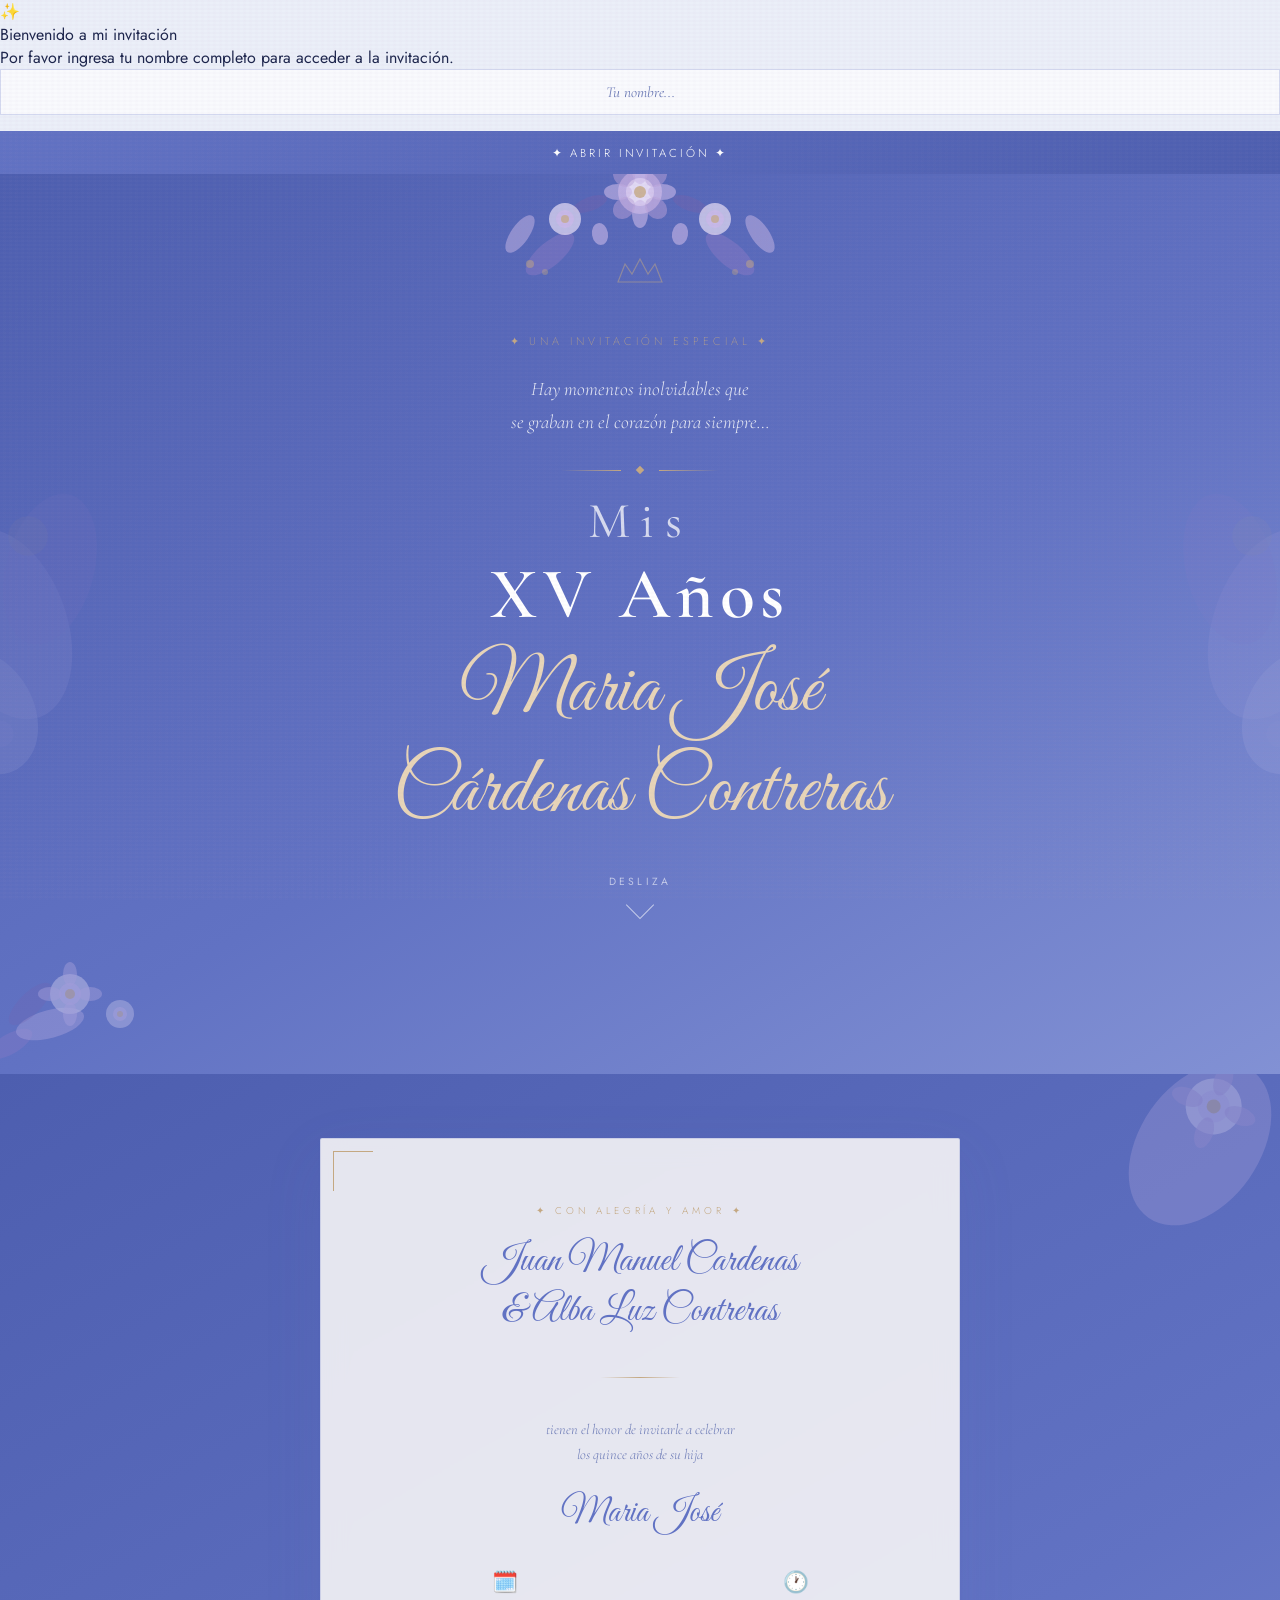
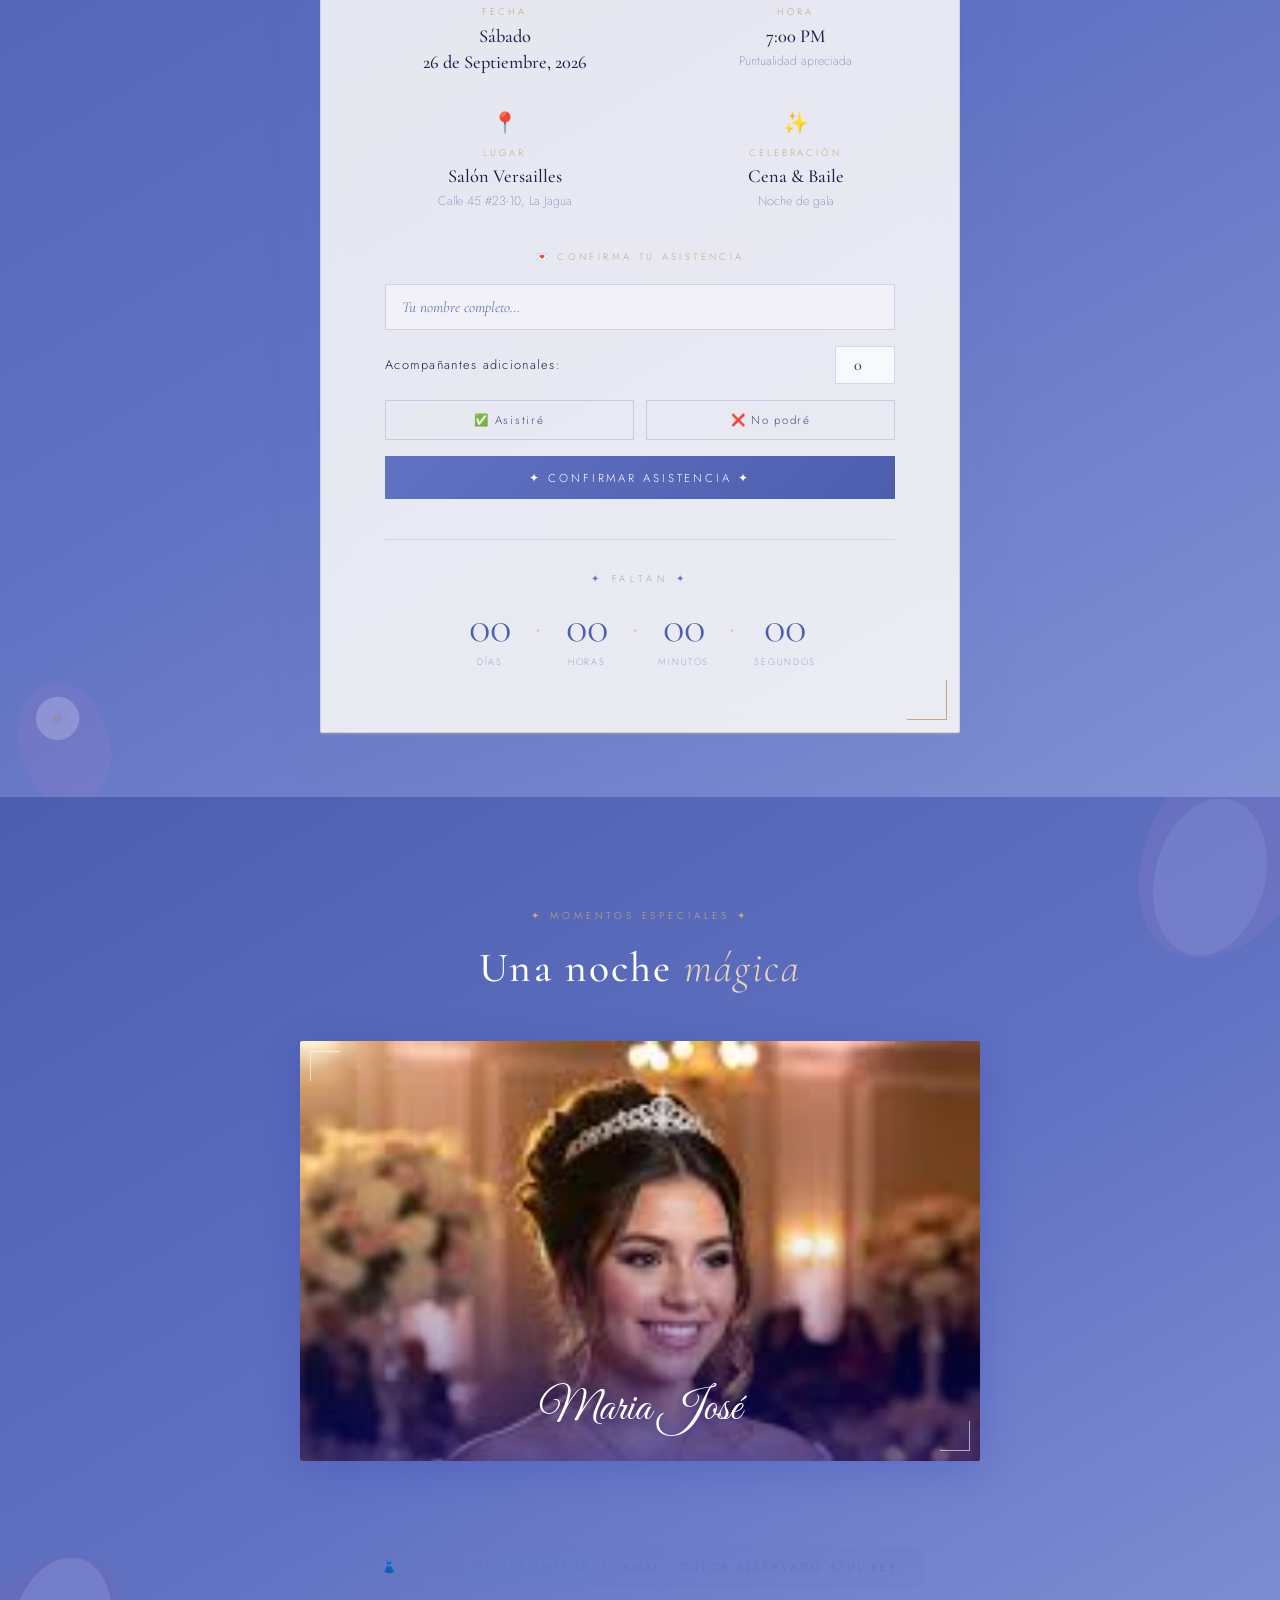
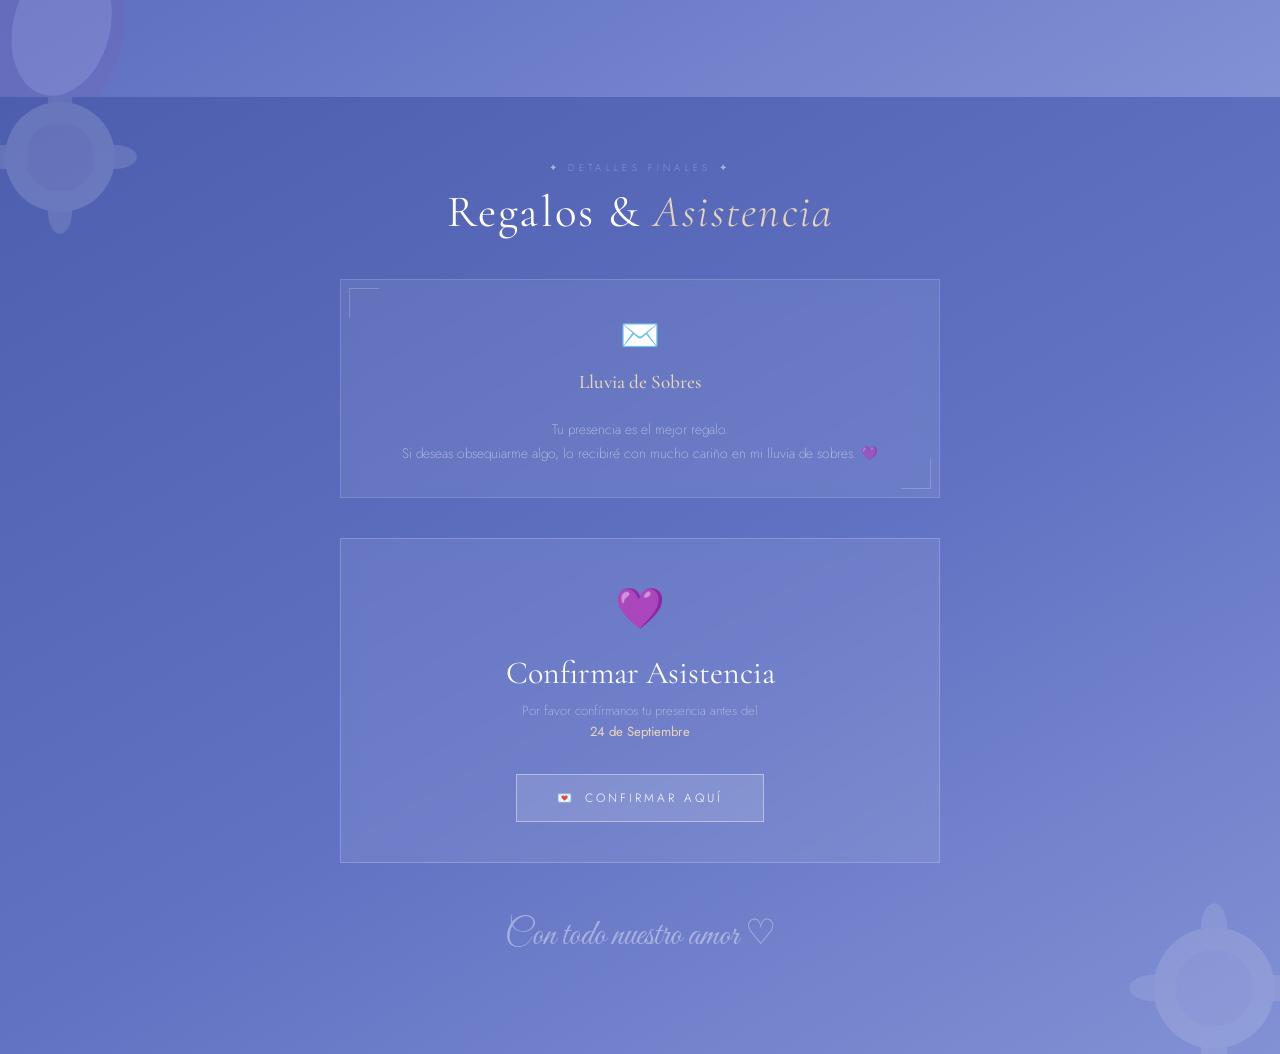
==== index.html @ a44f85a3 "feat: initialize invitation project with core styles, RSVP functionality, and administrative page st" ====
<!DOCTYPE html>
<html lang="es">

<head>
  <meta charset="UTF-8">
  <meta name="viewport" content="width=device-width, initial-scale=1.0">
  <meta name="description"
    content="Invitación a los XV Años de Maria José Cárdenas Contreras — Sábado 26 de Septiembre, 2026. Salón Versailles, La Jagua.">
  <title>Mis XV Años — Maria José Cárdenas Contreras</title>
  <link rel="stylesheet" href="css/styles.css">
</head>

<body style="overflow: hidden;"> <!-- Start locked until welcome gate clears -->

  <!-- Welcome Gate Overlay -->
  <div class="welcome-gate" id="welcome-gate">
    <div class="welcome-gate-content">
      <div class="welcome-gate-icon">✨</div>
      <div class="welcome-gate-title">Bienvenido a mi invitación</div>
      <p class="welcome-gate-text">Por favor ingresa tu nombre completo para acceder a la invitación.</p>
      <div class="welcome-gate-form">
        <input type="text" id="gate-name-input" class="inline-rsvp-name-input" style="text-align:center;"
          placeholder="Tu nombre..." autocomplete="name">
        <p id="gate-error" style="display:none;color:#ff6b6b;font-size:0.75rem;margin-bottom:0.8rem;font-style:italic;">
          Debes ingresar tu nombre.</p>
        <button type="button" class="inline-rsvp-submit" onclick="RSVPModule.unlockInvitation()">✦ Abrir Invitación
          ✦</button>
      </div>
    </div>
  </div>

  <div class="stack-wrapper">

    <!-- ══════════════════════════════════════════
       SECTION 1: COVER
  ══════════════════════════════════════════ -->
    <section class="stack-section" id="cover">

      <!-- Background florals -->
      <svg class="floral-bg-left" viewBox="0 0 200 400" fill="none" xmlns="http://www.w3.org/2000/svg">
        <ellipse cx="60" cy="200" rx="55" ry="90" fill="#C9B8E8" opacity="0.5" transform="rotate(-20 60 200)" />
        <ellipse cx="100" cy="150" rx="40" ry="70" fill="#9B7EC8" opacity="0.4" transform="rotate(15 100 150)" />
        <ellipse cx="40" cy="280" rx="45" ry="60" fill="#E8DFF6" opacity="0.5" transform="rotate(-30 40 280)" />
        <circle cx="80" cy="120" r="18" fill="#C4A882" opacity="0.3" />
        <circle cx="55" cy="300" r="12" fill="#C9B8E8" opacity="0.4" />
      </svg>
      <svg class="floral-bg-right" viewBox="0 0 200 400" fill="none" xmlns="http://www.w3.org/2000/svg">
        <ellipse cx="60" cy="200" rx="55" ry="90" fill="#C9B8E8" opacity="0.5" transform="rotate(-20 60 200)" />
        <ellipse cx="100" cy="150" rx="40" ry="70" fill="#9B7EC8" opacity="0.4" transform="rotate(15 100 150)" />
        <ellipse cx="40" cy="280" rx="45" ry="60" fill="#E8DFF6" opacity="0.5" transform="rotate(-30 40 280)" />
        <circle cx="80" cy="120" r="18" fill="#C4A882" opacity="0.3" />
        <circle cx="55" cy="300" r="12" fill="#C9B8E8" opacity="0.4" />
      </svg>

      <!-- Top floral arrangement -->
      <svg class="floral-top" viewBox="0 0 340 130" fill="none" xmlns="http://www.w3.org/2000/svg">
        <ellipse cx="80" cy="90" rx="30" ry="12" fill="#9B7EC8" opacity="0.35" transform="rotate(-40 80 90)" />
        <ellipse cx="260" cy="90" rx="30" ry="12" fill="#9B7EC8" opacity="0.35" transform="rotate(40 260 90)" />
        <ellipse cx="50" cy="70" rx="22" ry="9" fill="#C9B8E8" opacity="0.5" transform="rotate(-55 50 70)" />
        <ellipse cx="290" cy="70" rx="22" ry="9" fill="#C9B8E8" opacity="0.5" transform="rotate(55 290 70)" />
        <ellipse cx="120" cy="40" rx="18" ry="7" fill="#7B5EA7" opacity="0.3" transform="rotate(-20 120 40)" />
        <ellipse cx="220" cy="40" rx="18" ry="7" fill="#7B5EA7" opacity="0.3" transform="rotate(20 220 40)" />
        <circle cx="170" cy="28" r="22" fill="#C9B8E8" opacity="0.7" />
        <circle cx="170" cy="28" r="14" fill="#E8DFF6" opacity="0.9" />
        <circle cx="170" cy="28" r="6" fill="#C4A882" opacity="0.8" />
        <ellipse cx="170" cy="6" rx="8" ry="14" fill="#C9B8E8" opacity="0.6" />
        <ellipse cx="170" cy="50" rx="8" ry="14" fill="#C9B8E8" opacity="0.6" />
        <ellipse cx="148" cy="28" rx="14" ry="8" fill="#C9B8E8" opacity="0.6" />
        <ellipse cx="192" cy="28" rx="14" ry="8" fill="#C9B8E8" opacity="0.6" />
        <ellipse cx="154" cy="12" rx="10" ry="12" fill="#B8A0D8" opacity="0.5" transform="rotate(-45 154 12)" />
        <ellipse cx="186" cy="12" rx="10" ry="12" fill="#B8A0D8" opacity="0.5" transform="rotate(45 186 12)" />
        <ellipse cx="154" cy="44" rx="10" ry="12" fill="#B8A0D8" opacity="0.5" transform="rotate(45 154 44)" />
        <ellipse cx="186" cy="44" rx="10" ry="12" fill="#B8A0D8" opacity="0.5" transform="rotate(-45 186 44)" />
        <circle cx="95" cy="55" r="16" fill="#E8DFF6" opacity="0.7" />
        <circle cx="95" cy="55" r="9" fill="#C9B8E8" opacity="0.8" />
        <circle cx="95" cy="55" r="4" fill="#C4A882" opacity="0.7" />
        <circle cx="245" cy="55" r="16" fill="#E8DFF6" opacity="0.7" />
        <circle cx="245" cy="55" r="9" fill="#C9B8E8" opacity="0.8" />
        <circle cx="245" cy="55" r="4" fill="#C4A882" opacity="0.7" />
        <ellipse cx="130" cy="70" rx="8" ry="11" fill="#C9B8E8" opacity="0.6" transform="rotate(-10 130 70)" />
        <ellipse cx="210" cy="70" rx="8" ry="11" fill="#C9B8E8" opacity="0.6" transform="rotate(10 210 70)" />
        <circle cx="60" cy="100" r="4" fill="#C4A882" opacity="0.5" />
        <circle cx="75" cy="108" r="3" fill="#C4A882" opacity="0.4" />
        <circle cx="280" cy="100" r="4" fill="#C4A882" opacity="0.5" />
        <circle cx="265" cy="108" r="3" fill="#C4A882" opacity="0.4" />
        <path d="M148 118 L155 100 L162 110 L170 95 L178 110 L185 100 L192 118 Z" fill="none" stroke="#C4A882"
          stroke-width="1.2" opacity="0.5" />
      </svg>

      <!-- Bottom florals -->
      <svg class="floral-bl" viewBox="0 0 180 140" fill="none" xmlns="http://www.w3.org/2000/svg">
        <ellipse cx="30" cy="120" rx="25" ry="10" fill="#9B7EC8" opacity="0.4" transform="rotate(-30 30 120)" />
        <ellipse cx="70" cy="100" rx="35" ry="14" fill="#C9B8E8" opacity="0.5" transform="rotate(-15 70 100)" />
        <ellipse cx="50" cy="80" rx="28" ry="11" fill="#7B5EA7" opacity="0.3" transform="rotate(-45 50 80)" />
        <circle cx="90" cy="70" r="20" fill="#E8DFF6" opacity="0.6" />
        <circle cx="90" cy="70" r="11" fill="#C9B8E8" opacity="0.7" />
        <circle cx="90" cy="70" r="5" fill="#C4A882" opacity="0.7" />
        <ellipse cx="90" cy="50" rx="7" ry="12" fill="#C9B8E8" opacity="0.5" />
        <ellipse cx="90" cy="90" rx="7" ry="12" fill="#C9B8E8" opacity="0.5" />
        <ellipse cx="70" cy="70" rx="12" ry="7" fill="#C9B8E8" opacity="0.5" />
        <ellipse cx="110" cy="70" rx="12" ry="7" fill="#C9B8E8" opacity="0.5" />
        <circle cx="140" cy="90" r="14" fill="#E8DFF6" opacity="0.5" />
        <circle cx="140" cy="90" r="7" fill="#C9B8E8" opacity="0.6" />
        <circle cx="140" cy="90" r="3" fill="#C4A882" opacity="0.6" />
      </svg>
      <svg class="floral-br" viewBox="0 0 180 140" fill="none" xmlns="http://www.w3.org/2000/svg">
        <ellipse cx="30" cy="120" rx="25" ry="10" fill="#9B7EC8" opacity="0.4" transform="rotate(-30 30 120)" />
        <ellipse cx="70" cy="100" rx="35" ry="14" fill="#C9B8E8" opacity="0.5" transform="rotate(-15 70 100)" />
        <ellipse cx="50" cy="80" rx="28" ry="11" fill="#7B5EA7" opacity="0.3" transform="rotate(-45 50 80)" />
        <circle cx="90" cy="70" r="20" fill="#E8DFF6" opacity="0.6" />
        <circle cx="90" cy="70" r="11" fill="#C9B8E8" opacity="0.7" />
        <circle cx="90" cy="70" r="5" fill="#C4A882" opacity="0.7" />
        <ellipse cx="90" cy="50" rx="7" ry="12" fill="#C9B8E8" opacity="0.5" />
        <ellipse cx="90" cy="90" rx="7" ry="12" fill="#C9B8E8" opacity="0.5" />
        <ellipse cx="70" cy="70" rx="12" ry="7" fill="#C9B8E8" opacity="0.5" />
        <ellipse cx="110" cy="70" rx="12" ry="7" fill="#C9B8E8" opacity="0.5" />
        <circle cx="140" cy="90" r="14" fill="#E8DFF6" opacity="0.5" />
        <circle cx="140" cy="90" r="7" fill="#C9B8E8" opacity="0.6" />
        <circle cx="140" cy="90" r="3" fill="#C4A882" opacity="0.6" />
      </svg>

      <!-- Cover content -->
      <div class="cover-inner">
        <p class="cover-eyebrow">✦ Una invitación especial ✦</p>
        <p class="cover-welcome">
          Hay momentos inolvidables que<br>
          se graban en el corazón para siempre…
        </p>
        <div class="cover-divider">
          <div class="divider-diamond"></div>
        </div>
        <h1 class="cover-title">
          <span>Mis</span>
          XV Años
        </h1>
        <p class="cover-name">Maria José Cárdenas Contreras</p>
        <div class="cover-scroll-hint">
          <span>Desliza</span>
          <div class="scroll-arrow"></div>
        </div>
      </div>
    </section>

    <!-- ══════════════════════════════════════════
       SECTION 2: DETAILS
  ══════════════════════════════════════════ -->
    <section class="stack-section" id="details">
      <!-- Corner florals -->
      <svg style="position:absolute;top:-30px;right:-20px;width:200px;opacity:0.45;transform:rotate(20deg)"
        viewBox="0 0 200 200" fill="none" xmlns="http://www.w3.org/2000/svg">
        <ellipse cx="100" cy="100" rx="60" ry="90" fill="#C9B8E8" opacity="0.5" transform="rotate(15 100 100)" />
        <circle cx="100" cy="60" r="28" fill="#E8DFF6" opacity="0.7" />
        <circle cx="100" cy="60" r="16" fill="#C9B8E8" opacity="0.8" />
        <circle cx="100" cy="60" r="7" fill="#C4A882" opacity="0.8" />
        <ellipse cx="100" cy="32" rx="9" ry="16" fill="#B8A0D8" opacity="0.6" />
        <ellipse cx="100" cy="88" rx="9" ry="16" fill="#B8A0D8" opacity="0.6" />
        <ellipse cx="72" cy="60" rx="16" ry="9" fill="#B8A0D8" opacity="0.6" />
        <ellipse cx="128" cy="60" rx="16" ry="9" fill="#B8A0D8" opacity="0.6" />
      </svg>
      <svg style="position:absolute;bottom:-20px;left:-30px;width:180px;opacity:0.4;transform:rotate(-15deg)"
        viewBox="0 0 200 200" fill="none" xmlns="http://www.w3.org/2000/svg">
        <ellipse cx="100" cy="120" rx="50" ry="70" fill="#9B7EC8" opacity="0.5" />
        <circle cx="100" cy="90" r="24" fill="#E8DFF6" opacity="0.7" />
        <circle cx="100" cy="90" r="12" fill="#C9B8E8" opacity="0.8" />
        <circle cx="100" cy="90" r="5" fill="#C4A882" opacity="0.7" />
      </svg>

      <div class="details-card">
        <span class="section-tag">✦ Con alegría y amor ✦</span>

        <p class="parents-names">Juan Manuel Cardenas<br>&amp; Alba Luz Contreras</p>

        <div class="details-divider"></div>

        <p
          style="font-family:'Cormorant Garamond',serif;font-style:italic;font-size:0.9rem;color:var(--text-soft);margin-bottom:1.5rem;font-weight:300;line-height:1.7">
          tienen el honor de invitarle a celebrar<br>los quince años de su hija
        </p>
        <p style="font-family:'Great Vibes',cursive;font-size:2.2rem;color:var(--purple);margin-bottom:2rem">Maria José
        </p>

        <div class="details-grid">
          <div class="detail-item">
            <span class="detail-icon">🗓️</span>
            <div class="detail-label">Fecha</div>
            <div class="detail-value">Sábado<br>26 de Septiembre, 2026</div>
          </div>
          <div class="detail-item">
            <span class="detail-icon">🕐</span>
            <div class="detail-label">Hora</div>
            <div class="detail-value">7:00 PM</div>
            <div class="detail-sub">Puntualidad apreciada</div>
          </div>
          <div class="detail-item">
            <span class="detail-icon">📍</span>
            <div class="detail-label">Lugar</div>
            <div class="detail-value">Salón Versailles</div>
            <div class="detail-sub">Calle 45 #23-10, La Jagua</div>
          </div>
          <div class="detail-item">
            <span class="detail-icon">✨</span>
            <div class="detail-label">Celebración</div>
            <div class="detail-value">Cena &amp; Baile</div>
            <div class="detail-sub">Noche de gala</div>
          </div>
        </div>

        <!-- ── Inline RSVP (replaces "Ver ubicación" button) ── -->
        <div class="inline-rsvp-wrap">
          <span class="inline-rsvp-label">💌 Confirma tu asistencia</span>

          <!-- Form state -->
          <div id="inline-rsvp-form">
            <input type="text" id="inline-rsvp-name" class="inline-rsvp-name-input" placeholder="Tu nombre completo…"
              maxlength="80" autocomplete="name" readonly
              style="background: rgba(255, 255, 255, 0.4); color: var(--text-mid); cursor: not-allowed;">

            <div style="display:flex; justify-content:space-between; align-items:center; margin-bottom: 1rem;">
              <label for="inline-rsvp-companions"
                style="font-size:0.8rem; font-weight:300; letter-spacing:0.1em; color:var(--text-dark);">Acompañantes
                adicionales:</label>
              <input type="number" id="inline-rsvp-companions" class="inline-rsvp-name-input"
                style="margin-bottom:0; width:60px; padding:0.5rem; text-align:center;" min="0" max="10" value="0">
            </div>
            <div class="inline-rsvp-toggle-group">
              <button id="inline-rsvp-yes" class="inline-rsvp-toggle" onclick="RSVPModule.selectAttendance('yes')"
                type="button">
                ✅ Asistiré
              </button>
              <button id="inline-rsvp-no" class="inline-rsvp-toggle" onclick="RSVPModule.selectAttendance('no')"
                type="button">
                ❌ No podré
              </button>
            </div>

            <p id="inline-rsvp-error" class="inline-rsvp-error"></p>

            <button class="inline-rsvp-submit" onclick="RSVPModule.submitInlineRSVP()" type="button">
              ✦ Confirmar asistencia ✦
            </button>
          </div>

          <!-- Done state (shown after submit) -->
          <div id="inline-rsvp-done" class="inline-rsvp-done">
            <span class="inline-rsvp-done-icon">🌸</span>
            <p id="inline-rsvp-done-msg" class="inline-rsvp-done-text"></p>
          </div>
        </div>

        <!-- Countdown -->
        <div class="countdown-wrap">
          <div class="countdown-label">✦ Faltan ✦</div>
          <div class="countdown-grid">
            <div class="countdown-unit">
              <span class="countdown-num" id="cd-days">00</span>
              <div class="countdown-sub">Días</div>
            </div>
            <div class="countdown-sep">·</div>
            <div class="countdown-unit">
              <span class="countdown-num" id="cd-hours">00</span>
              <div class="countdown-sub">Horas</div>
            </div>
            <div class="countdown-sep">·</div>
            <div class="countdown-unit">
              <span class="countdown-num" id="cd-mins">00</span>
              <div class="countdown-sub">Minutos</div>
            </div>
            <div class="countdown-sep">·</div>
            <div class="countdown-unit">
              <span class="countdown-num" id="cd-secs">00</span>
              <div class="countdown-sub">Segundos</div>
            </div>
          </div>
        </div>
      </div>
    </section>

    <!-- ══════════════════════════════════════════
       SECTION 3: GALLERY & ITINERARY
  ══════════════════════════════════════════ -->
    <section class="stack-section" id="gallery">
      <svg style="position:absolute;top:0;right:0;width:250px;opacity:0.2" viewBox="0 0 250 250" fill="none"
        xmlns="http://www.w3.org/2000/svg">
        <ellipse cx="200" cy="50" rx="80" ry="120" fill="#9B7EC8" transform="rotate(30 200 50)" />
        <ellipse cx="180" cy="80" rx="55" ry="80" fill="#C9B8E8" transform="rotate(15 180 80)" />
      </svg>
      <svg style="position:absolute;bottom:0;left:0;width:220px;opacity:0.2;transform:rotate(180deg)"
        viewBox="0 0 250 250" fill="none" xmlns="http://www.w3.org/2000/svg">
        <ellipse cx="200" cy="50" rx="80" ry="120" fill="#7B5EA7" transform="rotate(30 200 50)" />
        <ellipse cx="180" cy="80" rx="55" ry="80" fill="#C9B8E8" transform="rotate(15 180 80)" />
      </svg>

      <div class="gallery-inner">
        <div class="section-header">
          <span class="section-tag" style="color:var(--gold)">✦ Momentos especiales ✦</span>
          <h2 class="section-title">Una noche <em>mágica</em></h2>
        </div>

        <!-- Photo of the quinceañera -->
        <div class="photo-frame" id="gallery-photo">
          <img src="foto-maria.jpg" alt="Foto de Maria José Cárdenas Contreras — Quinceañera">
          <div class="photo-frame-overlay">
            <div class="photo-frame-name">Maria José</div>
          </div>
        </div>

        <!-- Itinerary removed as requested -->

        <div style="text-align:center;margin-top:1rem">
          <div class="dresscode-pill">
            👗 Código de vestimenta: Formal · Color reservado Azul Rey
          </div>
        </div>
      </div>
    </section>

    <!-- ══════════════════════════════════════════
       SECTION 4: GIFTS & RSVP
  ══════════════════════════════════════════ -->
    <section class="stack-section" id="rsvp-section">
      <svg style="position:absolute;top:0;left:0;width:200px;opacity:0.15" viewBox="0 0 200 200" fill="none">
        <circle cx="60" cy="60" r="55" fill="white" />
        <circle cx="60" cy="60" r="35" fill="#E8DFF6" />
        <ellipse cx="60" cy="5" rx="12" ry="22" fill="white" opacity="0.8" />
        <ellipse cx="60" cy="115" rx="12" ry="22" fill="white" opacity="0.8" />
        <ellipse cx="5" cy="60" rx="22" ry="12" fill="white" opacity="0.8" />
        <ellipse cx="115" cy="60" rx="22" ry="12" fill="white" opacity="0.8" />
      </svg>
      <svg style="position:absolute;bottom:0;right:0;width:220px;opacity:0.12;transform:rotate(180deg)"
        viewBox="0 0 200 200" fill="none">
        <circle cx="60" cy="60" r="55" fill="white" />
        <circle cx="60" cy="60" r="35" fill="#E8DFF6" />
        <ellipse cx="60" cy="5" rx="12" ry="22" fill="white" opacity="0.8" />
        <ellipse cx="60" cy="115" rx="12" ry="22" fill="white" opacity="0.8" />
        <ellipse cx="5" cy="60" rx="22" ry="12" fill="white" opacity="0.8" />
        <ellipse cx="115" cy="60" rx="22" ry="12" fill="white" opacity="0.8" />
      </svg>

      <div class="rsvp-inner">
        <span class="rsvp-section-tag">✦ Detalles finales ✦</span>
        <h2 class="rsvp-section-title">Regalos &amp; <em>Asistencia</em></h2>

        <!-- Gifts -->
        <div class="gifts-card">
          <span class="gifts-emoji">✉️</span>
          <div class="gifts-title">Lluvia de Sobres</div>
          <p class="gifts-text" style="margin-top:1.5rem;font-size:0.85rem">
            Tu presencia es el mejor regalo.<br>
            Si deseas obsequiarme algo, lo recibiré con mucho cariño en mi lluvia de sobres. 💜
          </p>
        </div>

        <!-- RSVP section-4 card -->
        <div class="rsvp-card" id="rsvp-card">
          <!-- State 0: Initial -->
          <div class="rsvp-state" id="rsvp-init">
            <span class="rsvp-heart">💜</span>
            <h3 class="rsvp-title">Confirmar Asistencia</h3>
            <p class="rsvp-subtitle">
              Por favor confírmanos tu presencia antes del<br>
              <strong style="color:var(--gold-light);font-weight:400">24 de Septiembre</strong>
            </p>
            <button class="rsvp-btn-main" onclick="RSVPModule.openRSVP()">
              <span>💌</span>
              <span>Confirmar aquí</span>
            </button>
          </div>

          <!-- State 1: Choices -->
          <div class="rsvp-choices" id="rsvp-choices">
            <p
              style="font-family:'Cormorant Garamond',serif;font-style:italic;font-size:1.1rem;color:rgba(255,255,255,0.8);margin-bottom:0.5rem">
              ¿Podrás acompañarnos?</p>
            <button class="rsvp-choice-btn rsvp-yes" onclick="RSVPModule.confirmRSVP(true)">
              <span id="heart-icon" style="font-size:1.2rem;transition:transform 0.3s">🤍</span>
              <span>Asistiré con mucho gusto</span>
            </button>
            <button class="rsvp-choice-btn rsvp-no" onclick="RSVPModule.confirmRSVP(false)">
              <span>📩</span>
              <span>No podré asistir</span>
            </button>
          </div>

          <!-- State 2: Confirmation -->
          <div class="rsvp-confirm" id="rsvp-confirmed">
            <div class="confetti-container" id="confetti-container"></div>
            <span class="rsvp-confirm-icon" id="confirm-icon">🎉</span>
            <div class="rsvp-confirm-title yes" id="confirm-title">¡Qué alegría!</div>
            <p class="rsvp-confirm-msg" id="confirm-msg">
              Te esperamos con los brazos abiertos.<br>
              ¡Será una noche inolvidable juntos!
            </p>
            <div
              style="margin-top:1.5rem;opacity:0.5;font-size:0.7rem;letter-spacing:0.3em;text-transform:uppercase;color:white">
              ✦ ¡Hasta pronto, Maria José! ✦</div>
          </div>
        </div>

        <div class="footer-note">Con todo nuestro amor ♡</div>
      </div>
    </section>

  </div><!-- .stack-wrapper -->

  <!-- ── Modules (SOLID: each file has one responsibility) ── -->
  <script src="js/rsvp.js"></script>
  <script src="js/countdown.js"></script>
  <script src="js/animations.js"></script>

</body>

</html>
---- css/styles.css ----
/* styles.css — Invitation styles for index.html */

@import url('https://fonts.googleapis.com/css2?family=Cormorant+Garamond:ital,wght@0,300;0,400;0,500;0,600;1,300;1,400&family=Great+Vibes&family=Jost:wght@200;300;400&display=swap');

:root {
  --lavender: #C2CBE8;
  --lavender-light: #DFE5F2;
  --lavender-deep: #8291D4;
  --purple: #6172C3;
  /* main accent / brand */
  --purple-dark: #4D5EAF;
  /* darker brand */
  --bg-main: #EBEFF8;
  /* main body background */
  --bg-light: #F5F7FB;
  /* lightest gradient point */
  --bg-dark: #DFE5F2;
  /* darkest block background point */
  --cream: #FDFDFE;
  --cream-warm: #F5F7FB;
  --gold: #C4A882;
  --gold-light: #E8D5B7;
  --text-dark: #1A234A;
  /* very readable dark text */
  --text-mid: #3C4B8A;
  --text-soft: #6A79B5;
  --white: #FFFFFF;
}

*,
*::before,
*::after {
  margin: 0;
  padding: 0;
  box-sizing: border-box;
}

html {
  scroll-behavior: smooth;
}

body {
  font-family: 'Jost', sans-serif;
  background: var(--bg-main);
  color: var(--text-dark);
  overflow-x: hidden;
}

/* ─── LINEN TEXTURE OVERLAY ─── */
body::before {
  content: '';
  position: fixed;
  inset: 0;
  background-image:
    repeating-linear-gradient(0deg, transparent, transparent 2px, rgba(180, 160, 200, 0.03) 2px, rgba(180, 160, 200, 0.03) 4px),
    repeating-linear-gradient(90deg, transparent, transparent 3px, rgba(180, 160, 200, 0.02) 3px, rgba(180, 160, 200, 0.02) 6px);
  pointer-events: none;
  z-index: 9999;
}

/* ─── SECTIONS (normal scroll — no sticky) ─── */
.stack-wrapper {
  position: relative;
}

.stack-section {
  background: linear-gradient(150deg, var(--purple-dark) 0%, var(--purple) 55%, var(--lavender-deep) 100%);
  position: relative;
  width: 100%;
  min-height: 100vh;
  overflow: hidden;
}

/* ─── SECTION 1: COVER ─── */
#cover {
  display: flex;
  flex-direction: column;
  align-items: center;
  justify-content: center;
  padding: 2rem;
}

.cover-inner {
  text-align: center;
  max-width: 520px;
  position: relative;
  z-index: 2;
}

.cover-eyebrow {
  font-family: 'Jost', sans-serif;
  font-weight: 200;
  font-size: 0.7rem;
  letter-spacing: 0.35em;
  text-transform: uppercase;
  color: var(--gold);
  margin-bottom: 1.5rem;
  opacity: 0;
  animation: fadeUp 1s cubic-bezier(0.34, 1.56, 0.64, 1) 0.3s forwards;
}

.cover-welcome {
  font-family: 'Cormorant Garamond', serif;
  font-style: italic;
  font-weight: 300;
  font-size: clamp(1rem, 2.5vw, 1.2rem);
  color: rgba(255, 255, 255, 0.85);
  line-height: 1.7;
  margin-bottom: 1.8rem;
  opacity: 0;
  animation: fadeUp 1s cubic-bezier(0.34, 1.56, 0.64, 1) 0.55s forwards;
}

.cover-divider {
  display: flex;
  align-items: center;
  justify-content: center;
  gap: 1rem;
  margin-bottom: 1.5rem;
  opacity: 0;
  animation: fadeUp 1s cubic-bezier(0.34, 1.56, 0.64, 1) 0.7s forwards;
}

.cover-divider::before,
.cover-divider::after {
  content: '';
  height: 1px;
  width: 60px;
  background: linear-gradient(90deg, transparent, var(--gold));
}

.cover-divider::after {
  background: linear-gradient(90deg, var(--gold), transparent);
}

.divider-diamond {
  width: 6px;
  height: 6px;
  background: var(--gold);
  transform: rotate(45deg);
}

.cover-title {
  font-family: 'Cormorant Garamond', serif;
  font-weight: 600;
  font-size: clamp(2.8rem, 8vw, 4.5rem);
  letter-spacing: 0.08em;
  color: #ffffff;
  line-height: 0.95;
  margin-bottom: 0.5rem;
  opacity: 0;
  animation: fadeUp 1.1s cubic-bezier(0.34, 1.56, 0.64, 1) 0.9s forwards;
}

.cover-title span {
  display: block;
  font-size: 0.7em;
  letter-spacing: 0.2em;
  font-weight: 400;
  color: rgba(255, 255, 255, 0.75);
  margin-bottom: 0.3em;
}

.cover-name {
  font-family: 'Great Vibes', cursive;
  font-size: clamp(3rem, 9vw, 5rem);
  color: var(--gold-light);
  margin: 0.8rem 0 2rem;
  opacity: 0;
  animation: fadeUp 1.1s cubic-bezier(0.34, 1.56, 0.64, 1) 1.1s forwards;
}

.cover-scroll-hint {
  display: flex;
  flex-direction: column;
  align-items: center;
  gap: 0.4rem;
  opacity: 0;
  animation: fadeUp 1s ease 2s forwards;
}

.cover-scroll-hint span {
  font-size: 0.65rem;
  letter-spacing: 0.3em;
  text-transform: uppercase;
  color: rgba(255, 255, 255, 0.6);
}

.scroll-arrow {
  width: 20px;
  height: 20px;
  border-right: 1.5px solid rgba(255, 255, 255, 0.6);
  border-bottom: 1.5px solid rgba(255, 255, 255, 0.6);
  transform: rotate(45deg);
  animation: bounce 1.5s ease infinite;
}

/* ─── FLORAL DECORATIONS ─── */
.floral-top {
  position: absolute;
  top: -10px;
  left: 50%;
  transform: translateX(-50%);
  width: 340px;
  animation: sway 6s ease-in-out infinite;
  transform-origin: center top;
}

.floral-bl {
  position: absolute;
  bottom: 10px;
  left: -20px;
  width: 180px;
  opacity: 0.6;
  animation: sway 8s ease-in-out infinite reverse;
  transform-origin: bottom left;
}

.floral-br {
  position: absolute;
  bottom: 10px;
  right: -20px;
  width: 180px;
  opacity: 0.6;
  transform: scaleX(-1);
  animation: sway 7s ease-in-out 1s infinite;
  transform-origin: bottom right;
}

.floral-bg-left {
  position: absolute;
  left: -60px;
  top: 50%;
  transform: translateY(-50%);
  width: 220px;
  opacity: 0.18;
}

.floral-bg-right {
  position: absolute;
  right: -60px;
  top: 50%;
  transform: translateY(-50%) scaleX(-1);
  width: 220px;
  opacity: 0.18;
}

/* ─── SECTION 2: DETAILS ─── */
#details {
  display: flex;
  align-items: center;
  justify-content: center;
  padding: 4rem 2rem;
}

.details-card {
  background: rgba(255, 253, 249, 0.85);
  backdrop-filter: blur(12px);
  border: 1px solid rgba(97, 114, 195, 0.2);
  border-radius: 2px;
  padding: clamp(2.5rem, 6vw, 4rem) clamp(2rem, 5vw, 5rem);
  max-width: 640px;
  width: 100%;
  text-align: center;
  position: relative;
  box-shadow:
    0 2px 0 rgba(196, 168, 130, 0.3),
    0 20px 60px rgba(97, 114, 195, 0.1),
    0 2px 4px rgba(97, 114, 195, 0.05);
}

.details-card::before,
.details-card::after {
  content: '';
  position: absolute;
  width: 40px;
  height: 40px;
  border-color: var(--gold);
  border-style: solid;
}

.details-card::before {
  top: 12px;
  left: 12px;
  border-width: 1px 0 0 1px;
}

.details-card::after {
  bottom: 12px;
  right: 12px;
  border-width: 0 1px 1px 0;
}

.section-tag {
  font-size: 0.62rem;
  letter-spacing: 0.4em;
  text-transform: uppercase;
  color: var(--gold);
  font-weight: 300;
  margin-bottom: 1.2rem;
  display: block;
}

.parents-title {
  font-family: 'Cormorant Garamond', serif;
  font-style: italic;
  font-size: 0.95rem;
  color: var(--text-soft);
  margin-bottom: 0.3rem;
  font-weight: 300;
}

.parents-names {
  font-family: 'Great Vibes', cursive;
  font-size: clamp(1.8rem, 4vw, 2.4rem);
  color: var(--purple);
  line-height: 1.3;
  margin-bottom: 2.5rem;
}

.details-divider {
  width: 80px;
  height: 1px;
  background: linear-gradient(90deg, transparent, var(--gold), transparent);
  margin: 0 auto 2.5rem;
}

.details-grid {
  display: grid;
  grid-template-columns: 1fr 1fr;
  gap: 2rem;
  margin-bottom: 2.5rem;
}

@media (max-width: 480px) {
  .details-grid {
    grid-template-columns: 1fr;
    gap: 1.5rem;
  }
}

.detail-item {
  opacity: 0;
  transform: translateX(-20px);
  transition: all 0.7s cubic-bezier(0.34, 1.4, 0.64, 1);
}

.detail-item.visible {
  opacity: 1;
  transform: translateX(0);
}

.detail-item:nth-child(2) {
  transition-delay: 0.15s;
  transform: translateX(20px);
}

.detail-item:nth-child(3) {
  transition-delay: 0.3s;
}

.detail-item:nth-child(4) {
  transition-delay: 0.45s;
  transform: translateX(20px);
}

.detail-icon {
  font-size: 1.3rem;
  margin-bottom: 0.5rem;
  display: block;
}

.detail-label {
  font-size: 0.6rem;
  letter-spacing: 0.3em;
  text-transform: uppercase;
  color: var(--gold);
  margin-bottom: 0.3rem;
  font-weight: 300;
}

.detail-value {
  font-family: 'Cormorant Garamond', serif;
  font-size: clamp(1rem, 2.5vw, 1.15rem);
  color: var(--text-dark);
  font-weight: 500;
  line-height: 1.4;
}

.detail-sub {
  font-size: 0.78rem;
  color: var(--text-soft);
  margin-top: 0.15rem;
  font-weight: 200;
}

/* ─── INLINE RSVP (replacing location button) ─── */
.inline-rsvp-wrap {
  margin-top: 0.5rem;
  text-align: left;
}

.inline-rsvp-label {
  font-size: 0.6rem;
  letter-spacing: 0.35em;
  text-transform: uppercase;
  color: var(--gold);
  font-weight: 300;
  text-align: center;
  display: block;
  margin-bottom: 1.2rem;
}

.inline-rsvp-name-input {
  width: 100%;
  padding: 0.75rem 1rem;
  border: 1px solid rgba(97, 114, 195, 0.25);
  border-radius: 0;
  background: rgba(255, 255, 255, 0.7);
  font-family: 'Cormorant Garamond', serif;
  font-size: 1rem;
  color: var(--text-dark);
  outline: none;
  transition: border-color 0.3s ease, box-shadow 0.3s ease;
  margin-bottom: 1rem;
}

.inline-rsvp-name-input::placeholder {
  color: var(--text-soft);
  font-style: italic;
  font-size: 0.95rem;
}

.inline-rsvp-name-input:focus {
  border-color: var(--purple);
  box-shadow: 0 0 0 3px rgba(97, 114, 195, 0.15);
}

.inline-rsvp-toggle-group {
  display: flex;
  gap: 0.8rem;
  margin-bottom: 1rem;
}

.inline-rsvp-toggle {
  flex: 1;
  padding: 0.7rem 0.8rem;
  border: 1px solid rgba(97, 114, 195, 0.25);
  background: transparent;
  font-family: 'Jost', sans-serif;
  font-size: 0.72rem;
  font-weight: 300;
  letter-spacing: 0.15em;
  color: var(--text-mid);
  cursor: pointer;
  transition: all 0.3s cubic-bezier(0.34, 1.4, 0.64, 1);
  display: flex;
  align-items: center;
  justify-content: center;
  gap: 0.4rem;
}

.inline-rsvp-toggle:hover {
  border-color: var(--purple);
  color: var(--purple);
}

.inline-rsvp-toggle.selected {
  background: var(--purple);
  border-color: var(--purple);
  color: white;
  transform: translateY(-2px);
  box-shadow: 0 4px 14px rgba(97, 114, 195, 0.25);
}

.inline-rsvp-error {
  display: none;
  font-size: 0.72rem;
  color: #c0576b;
  margin-bottom: 0.8rem;
  font-style: italic;
  text-align: center;
}

.inline-rsvp-submit {
  width: 100%;
  padding: 0.85rem 2rem;
  background: linear-gradient(135deg, var(--purple) 0%, var(--purple-dark) 100%);
  border: none;
  color: white;
  font-family: 'Jost', sans-serif;
  font-size: 0.72rem;
  font-weight: 300;
  letter-spacing: 0.25em;
  text-transform: uppercase;
  cursor: pointer;
  transition: all 0.35s ease;
  position: relative;
  overflow: hidden;
}

.inline-rsvp-submit::before {
  content: '';
  position: absolute;
  inset: 0;
  background: rgba(255, 255, 255, 0.1);
  transform: scaleX(0);
  transform-origin: left;
  transition: transform 0.4s ease;
}

.inline-rsvp-submit:hover::before {
  transform: scaleX(1);
}

.inline-rsvp-submit:hover {
  transform: translateY(-2px);
  box-shadow: 0 8px 24px rgba(97, 114, 195, 0.35);
}

/* Done state */
.inline-rsvp-done {
  display: none;
  text-align: center;
  padding: 1.5rem 1rem;
  animation: fadeUp 0.6s cubic-bezier(0.34, 1.4, 0.64, 1) forwards;
}

.inline-rsvp-done.rsvp-done-visible {
  display: block;
}

.inline-rsvp-done-icon {
  font-size: 2rem;
  margin-bottom: 0.8rem;
  display: block;
}

.inline-rsvp-done-text {
  font-family: 'Cormorant Garamond', serif;
  font-size: 1rem;
  color: var(--text-dark);
  line-height: 1.6;
}

/* Countdown */
.countdown-wrap {
  margin-top: 2.5rem;
  padding-top: 2rem;
  border-top: 1px solid rgba(97, 114, 195, 0.2);
}

.countdown-label {
  font-size: 0.6rem;
  letter-spacing: 0.5em;
  text-transform: uppercase;
  color: var(--text-soft);
  margin-bottom: 1.2rem;
  font-weight: 200;
}

.countdown-grid {
  display: flex;
  justify-content: center;
  gap: 1.2rem;
}

.countdown-unit {
  text-align: center;
}

.countdown-num {
  font-family: 'Cormorant Garamond', serif;
  font-size: clamp(2rem, 5vw, 2.8rem);
  font-weight: 300;
  color: var(--purple-dark);
  line-height: 1;
  display: block;
  min-width: 2.5ch;
}

.countdown-sub {
  font-size: 0.58rem;
  letter-spacing: 0.2em;
  text-transform: uppercase;
  color: var(--text-soft);
  margin-top: 0.3rem;
  font-weight: 200;
}

.countdown-sep {
  font-family: 'Cormorant Garamond', serif;
  font-size: 2rem;
  color: var(--gold);
  align-self: flex-start;
  padding-top: 0.1rem;
  opacity: 0.5;
}

/* ─── SECTION 3: GALLERY ─── */
#gallery {
  padding: 4rem 2rem;
  display: flex;
  align-items: center;
  justify-content: center;
}

.gallery-inner {
  max-width: 680px;
  width: 100%;
}

.section-header {
  text-align: center;
  margin-bottom: 3rem;
}

.section-title {
  font-family: 'Cormorant Garamond', serif;
  font-size: clamp(1.8rem, 5vw, 2.6rem);
  color: #ffffff;
  font-weight: 500;
  letter-spacing: 0.05em;
  margin-bottom: 0.5rem;
}

.section-title em {
  font-style: italic;
  font-weight: 300;
  color: var(--gold-light);
}

/* Photo */
.photo-frame {
  width: 100%;
  height: clamp(260px, 55vw, 420px);
  position: relative;
  overflow: hidden;
  border-radius: 2px;
  margin-bottom: 3rem;
  box-shadow: 0 8px 40px rgba(3, 11, 166, 0.15);
  opacity: 0;
  transition: opacity 0.9s cubic-bezier(0.34, 1.3, 0.64, 1);
}

.photo-frame.visible {
  opacity: 1;
}

.photo-frame::before,
.photo-frame::after {
  content: '';
  position: absolute;
  width: 30px;
  height: 30px;
  border-style: solid;
  border-color: rgba(255, 255, 255, 0.6);
  z-index: 2;
  pointer-events: none;
}

.photo-frame::before {
  top: 10px;
  left: 10px;
  border-width: 1px 0 0 1px;
}

.photo-frame::after {
  bottom: 10px;
  right: 10px;
  border-width: 0 1px 1px 0;
}

.photo-frame img {
  width: 100%;
  height: 100%;
  object-fit: cover;
  object-position: center top;
  display: block;
}

.photo-frame-overlay {
  position: absolute;
  inset: 0;
  background: linear-gradient(to top, rgba(2, 7, 130, 0.6) 0%, transparent 55%);
  display: flex;
  align-items: flex-end;
  justify-content: center;
  padding: 1.5rem;
}

.photo-frame-name {
  font-family: 'Great Vibes', cursive;
  font-size: clamp(1.8rem, 5vw, 2.8rem);
  color: white;
  text-shadow: 0 2px 14px rgba(2, 7, 130, 0.7);
}

/* Itinerary (Removed logic, but kept title styles in case needed later) */
.itinerary-title {
  font-family: 'Cormorant Garamond', serif;
  font-size: 1.4rem;
  color: var(--text-dark);
  font-weight: 500;
  text-align: center;
  margin-bottom: 2rem;
  letter-spacing: 0.05em;
}

.dresscode-pill {
  display: inline-flex;
  align-items: center;
  gap: 0.6rem;
  background: rgba(97, 114, 195, 0.1);
  border: 1px solid rgba(97, 114, 195, 0.25);
  padding: 0.6rem 1.5rem;
  margin-top: 2.5rem;
  font-size: 0.72rem;
  letter-spacing: 0.25em;
  text-transform: uppercase;
  color: var(--purple);
  font-weight: 300;
}

/* ─── SECTION 4: GIFTS & RSVP ─── */
#rsvp-section {
  padding: 4rem 2rem 6rem;
  display: flex;
  align-items: center;
  justify-content: center;
}

.rsvp-inner {
  max-width: 600px;
  width: 100%;
}

.rsvp-section-tag {
  font-size: 0.6rem;
  letter-spacing: 0.45em;
  text-transform: uppercase;
  color: rgba(255, 255, 255, 0.5);
  display: block;
  text-align: center;
  margin-bottom: 0.6rem;
  font-weight: 200;
}

.rsvp-section-title {
  font-family: 'Cormorant Garamond', serif;
  font-size: clamp(2rem, 5vw, 2.8rem);
  color: white;
  text-align: center;
  margin-bottom: 0.3rem;
  font-weight: 400;
  letter-spacing: 0.05em;
}

.rsvp-section-title em {
  font-style: italic;
  font-weight: 300;
  color: var(--gold-light);
}

.gifts-card {
  background: rgba(255, 255, 255, 0.08);
  border: 1px solid rgba(255, 255, 255, 0.15);
  padding: 2rem;
  margin: 2.5rem 0;
  text-align: center;
  position: relative;
  backdrop-filter: blur(8px);
}

.gifts-card::before,
.gifts-card::after {
  content: '';
  position: absolute;
  width: 30px;
  height: 30px;
  border-color: rgba(255, 255, 255, 0.2);
  border-style: solid;
}

.gifts-card::before {
  top: 8px;
  left: 8px;
  border-width: 1px 0 0 1px;
}

.gifts-card::after {
  bottom: 8px;
  right: 8px;
  border-width: 0 1px 1px 0;
}

.gifts-emoji {
  font-size: 2rem;
  margin-bottom: 0.8rem;
  display: block;
}

.gifts-title {
  font-family: 'Cormorant Garamond', serif;
  font-size: 1.2rem;
  color: var(--gold-light);
  font-weight: 500;
  margin-bottom: 0.8rem;
}

.gifts-text {
  font-size: 0.85rem;
  color: rgba(255, 255, 255, 0.7);
  line-height: 1.7;
  font-weight: 200;
}

.gifts-highlight {
  display: inline-block;
  background: rgba(255, 255, 255, 0.1);
  border: 1px solid rgba(255, 255, 255, 0.18);
  color: var(--lavender-light);
  padding: 0.5rem 1.5rem;
  font-family: 'Great Vibes', cursive;
  font-size: 1.6rem;
  margin-top: 1rem;
}

.rsvp-card {
  background: rgba(255, 255, 255, 0.08);
  border: 1px solid rgba(255, 255, 255, 0.2);
  padding: 2.5rem;
  text-align: center;
  backdrop-filter: blur(8px);
  position: relative;
  overflow: hidden;
}

.rsvp-state {
  transition: all 0.5s cubic-bezier(0.34, 1.2, 0.64, 1);
}

.rsvp-heart {
  font-size: 2.5rem;
  display: block;
  margin-bottom: 1rem;
  animation: heartPulse 2.5s ease-in-out infinite;
}

.rsvp-title {
  font-family: 'Cormorant Garamond', serif;
  font-size: clamp(1.5rem, 4vw, 2rem);
  color: white;
  margin-bottom: 0.5rem;
  font-weight: 400;
}

.rsvp-subtitle {
  font-size: 0.82rem;
  color: rgba(255, 255, 255, 0.6);
  margin-bottom: 2rem;
  font-weight: 200;
  line-height: 1.6;
}

.rsvp-btn-main {
  display: inline-flex;
  align-items: center;
  gap: 0.6rem;
  padding: 0.9rem 2.5rem;
  background: rgba(255, 255, 255, 0.12);
  border: 1px solid rgba(255, 255, 255, 0.4);
  color: white;
  font-family: 'Jost', sans-serif;
  font-size: 0.75rem;
  font-weight: 300;
  letter-spacing: 0.25em;
  text-transform: uppercase;
  cursor: pointer;
  transition: all 0.35s ease;
}

.rsvp-btn-main:hover {
  background: rgba(255, 255, 255, 0.22);
  transform: scale(1.03);
}

.rsvp-choices {
  display: none;
  flex-direction: column;
  gap: 1rem;
  margin-top: 1rem;
}

.rsvp-choices.open {
  display: flex;
  animation: fadeUp 0.6s cubic-bezier(0.34, 1.4, 0.64, 1) forwards;
}

.rsvp-choice-btn {
  display: flex;
  align-items: center;
  justify-content: center;
  gap: 0.8rem;
  padding: 1rem 2rem;
  border: 1px solid;
  background: transparent;
  font-family: 'Jost', sans-serif;
  font-size: 0.82rem;
  font-weight: 300;
  letter-spacing: 0.15em;
  cursor: pointer;
  transition: all 0.35s cubic-bezier(0.34, 1.4, 0.64, 1);
}

.rsvp-yes {
  border-color: rgba(232, 213, 183, 0.6);
  color: var(--gold-light);
}

.rsvp-yes:hover {
  background: rgba(232, 213, 183, 0.15);
  transform: scale(1.02);
}

.rsvp-no {
  border-color: rgba(255, 255, 255, 0.2);
  color: rgba(255, 255, 255, 0.7);
}

.rsvp-no:hover {
  background: rgba(255, 255, 255, 0.07);
}

.rsvp-confirm {
  display: none;
  animation: fadeUp 0.8s cubic-bezier(0.34, 1.5, 0.64, 1) forwards;
}

.rsvp-confirm.show {
  display: block;
}

.rsvp-confirm-icon {
  font-size: 3rem;
  display: block;
  margin-bottom: 1rem;
  animation: springPop 0.6s cubic-bezier(0.34, 2, 0.64, 1) forwards;
}

.rsvp-confirm-title {
  font-family: 'Great Vibes', cursive;
  font-size: 2.5rem;
  margin-bottom: 0.5rem;
}

.rsvp-confirm-title.yes {
  color: var(--gold-light);
}

.rsvp-confirm-title.no {
  color: rgba(255, 255, 255, 0.8);
}

.rsvp-confirm-msg {
  font-size: 0.85rem;
  color: rgba(255, 255, 255, 0.65);
  line-height: 1.7;
  font-weight: 200;
}

.confetti-container {
  position: absolute;
  top: 0;
  left: 0;
  right: 0;
  height: 100%;
  pointer-events: none;
  overflow: hidden;
}

.confetti-piece {
  position: absolute;
  width: 8px;
  height: 8px;
  border-radius: 50%;
  animation: confettiFall 2.5s ease-in forwards;
  opacity: 0;
}

.footer-note {
  text-align: center;
  margin-top: 3rem;
  font-family: 'Great Vibes', cursive;
  font-size: 2.2rem;
  color: rgba(255, 255, 255, 0.4);
}

/* ─── KEYFRAMES ─── */
@keyframes fadeUp {
  from {
    opacity: 0;
    transform: translateY(18px);
  }

  to {
    opacity: 1;
    transform: translateY(0);
  }
}

@keyframes sway {

  0%,
  100% {
    transform: translateX(-50%) rotate(-2deg);
  }

  50% {
    transform: translateX(-50%) rotate(2deg);
  }
}

@keyframes bounce {

  0%,
  100% {
    transform: rotate(45deg) translateY(0);
  }

  50% {
    transform: rotate(45deg) translateY(6px);
  }
}

@keyframes float {

  0%,
  100% {
    transform: translateY(0) rotate(-5deg);
  }

  50% {
    transform: translateY(-10px) rotate(5deg);
  }
}

@keyframes heartPulse {

  0%,
  100% {
    transform: scale(1);
  }

  50% {
    transform: scale(1.12);
  }
}

@keyframes springPop {
  0% {
    transform: scale(0);
  }

  70% {
    transform: scale(1.2);
  }

  100% {
    transform: scale(1);
  }
}

@keyframes confettiFall {
  0% {
    opacity: 1;
    transform: translateY(-20px) rotate(0deg) scale(1);
  }

  100% {
    opacity: 0;
    transform: translateY(300px) rotate(720deg) scale(0.5);
  }
}
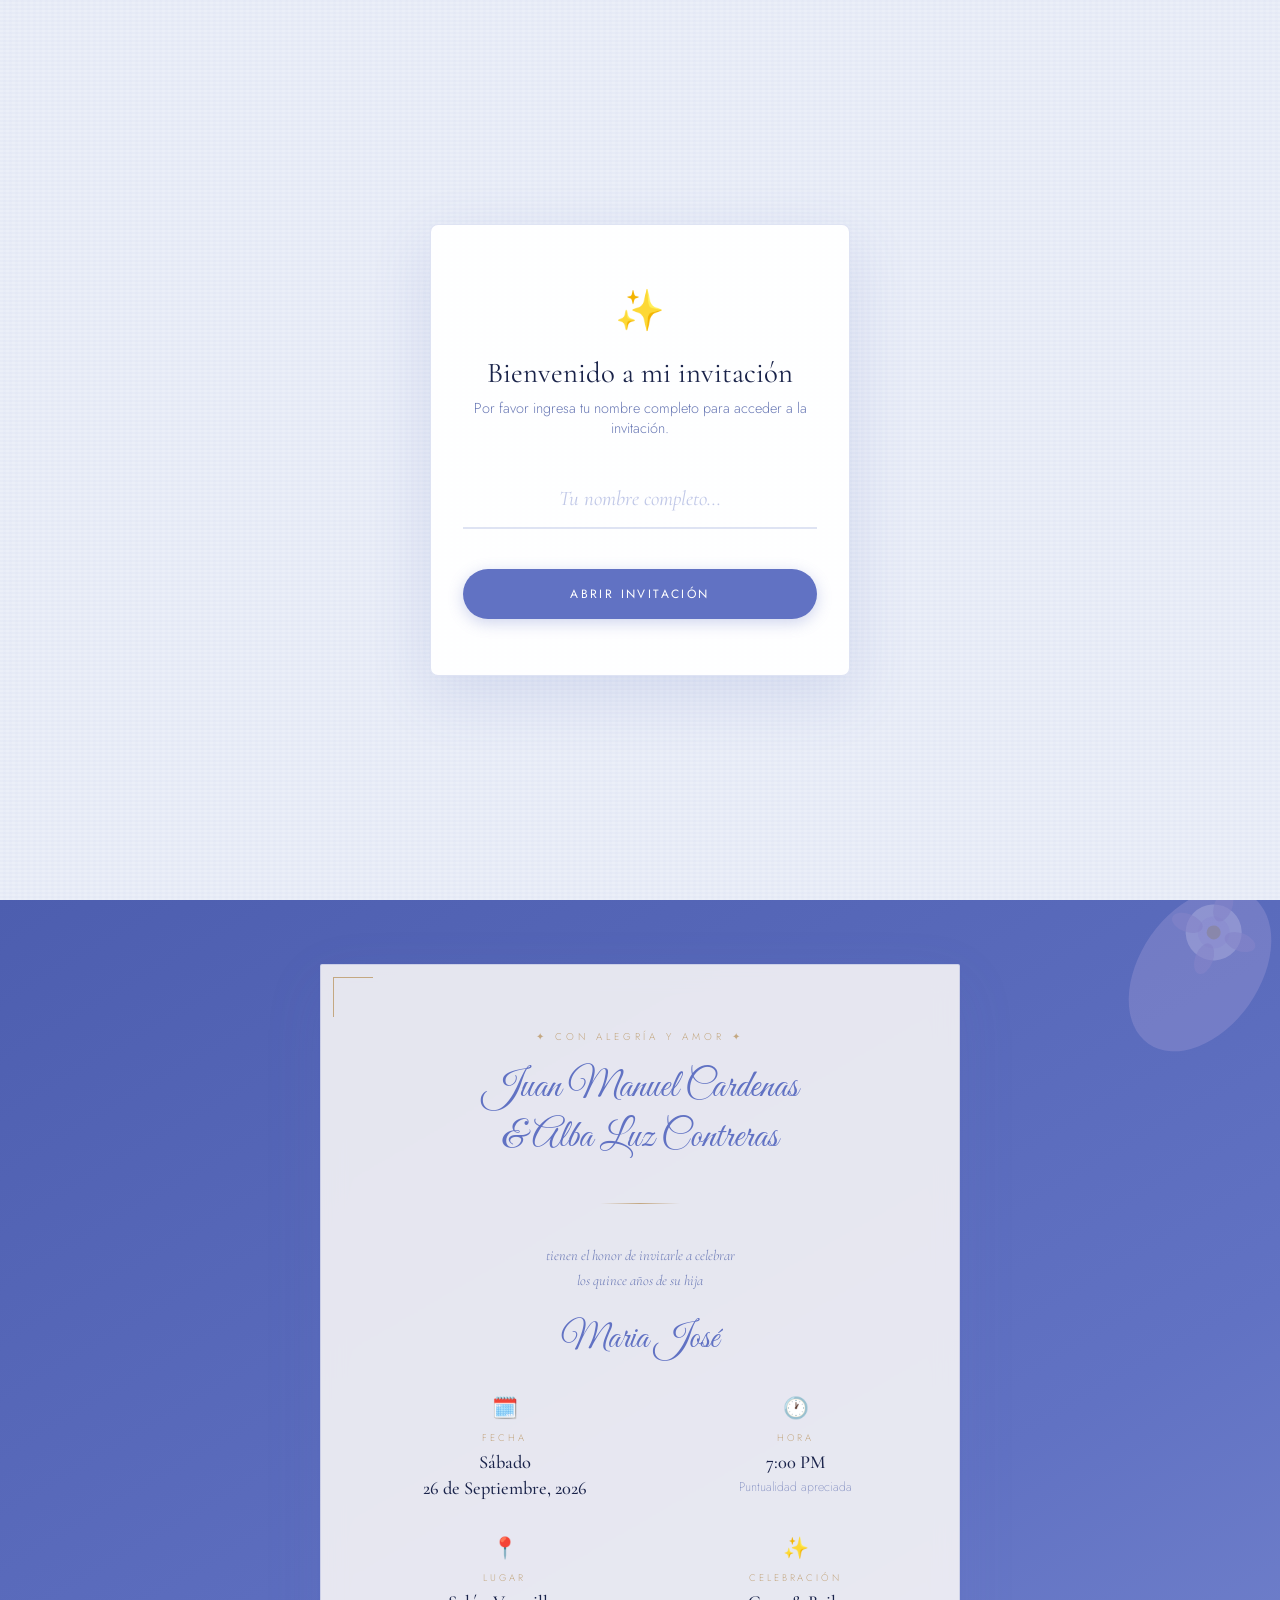
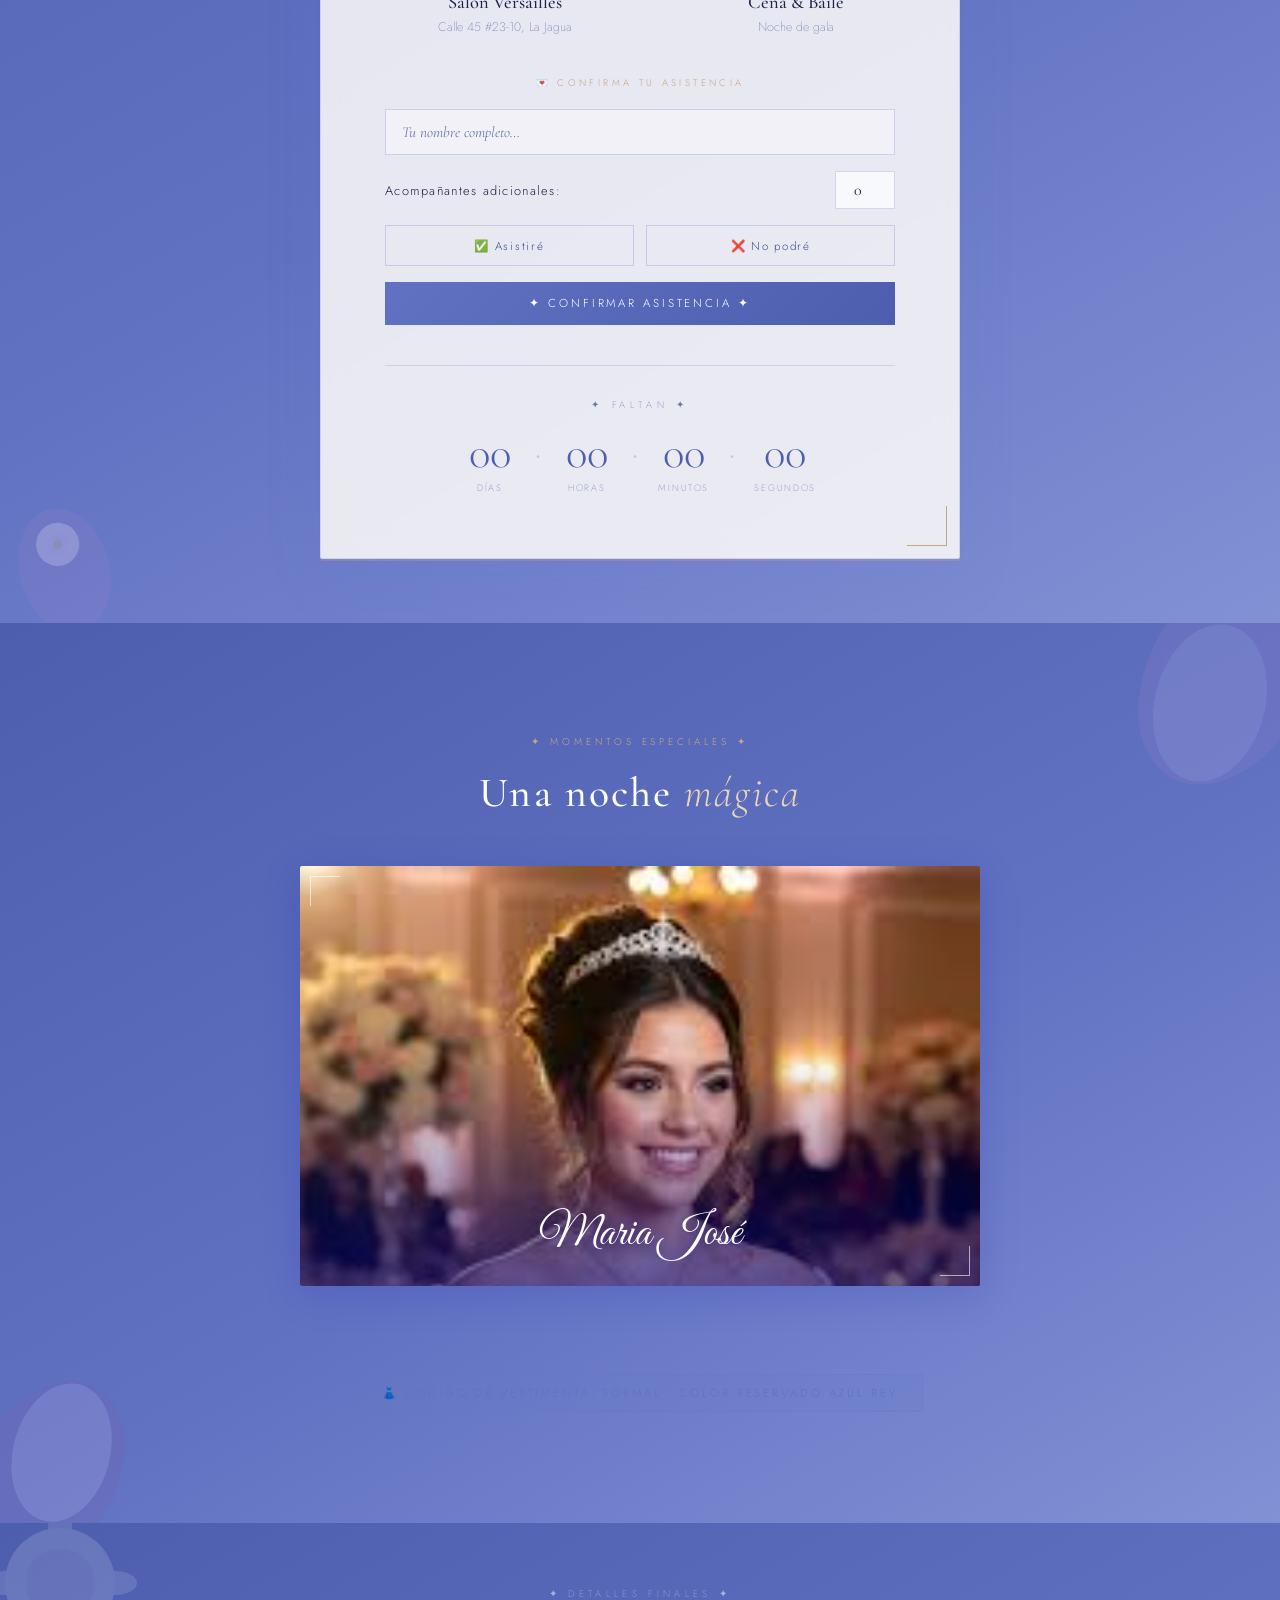
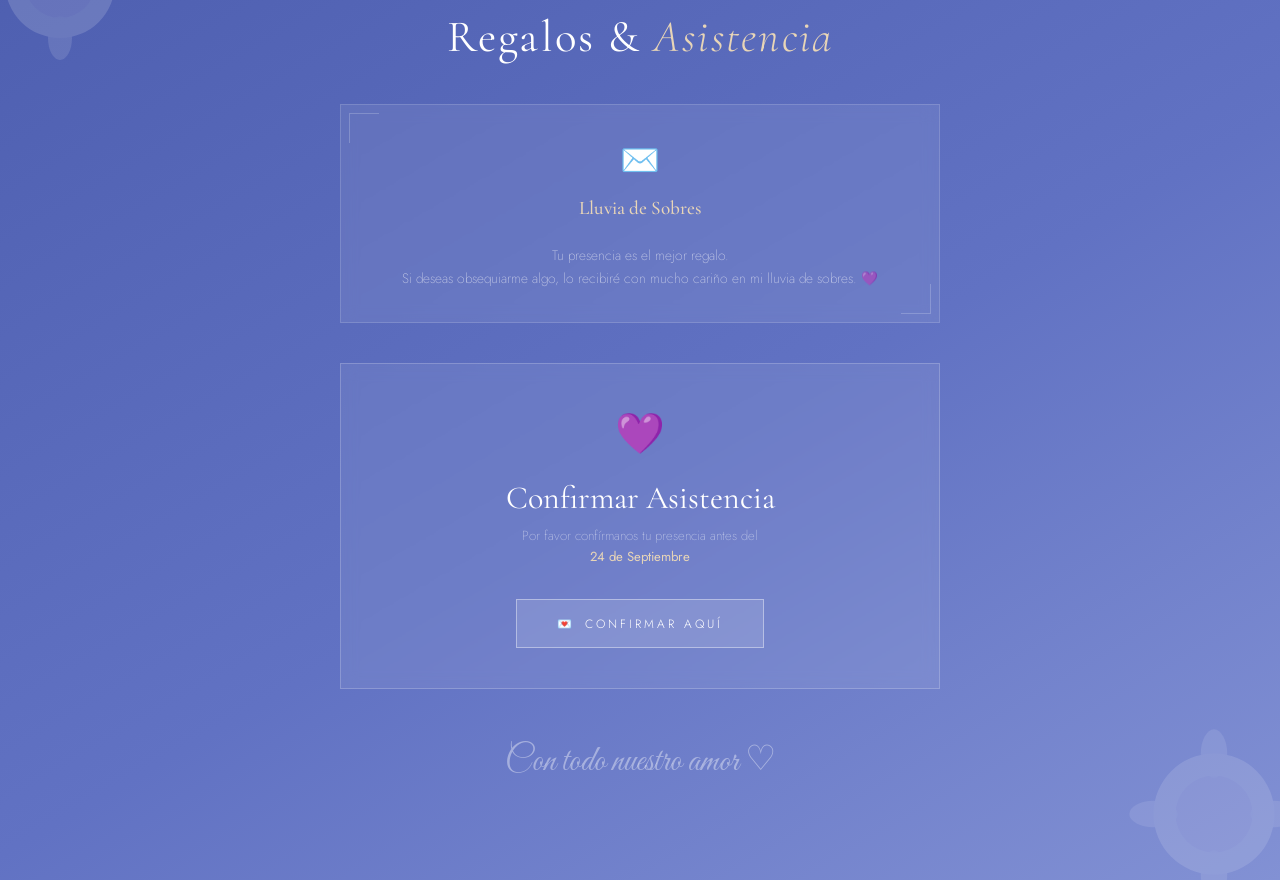
==== commit 383080d2: "feat: implement admin dashboard with Supabase integration and update invitation gate UI" ====
--- a/index.html
+++ b/index.html
@@ -19,12 +19,11 @@
       <div class="welcome-gate-title">Bienvenido a mi invitación</div>
       <p class="welcome-gate-text">Por favor ingresa tu nombre completo para acceder a la invitación.</p>
       <div class="welcome-gate-form">
-        <input type="text" id="gate-name-input" class="inline-rsvp-name-input" style="text-align:center;"
-          placeholder="Tu nombre..." autocomplete="name">
-        <p id="gate-error" style="display:none;color:#ff6b6b;font-size:0.75rem;margin-bottom:0.8rem;font-style:italic;">
+        <input type="text" id="gate-name-input" class="gate-input"
+          placeholder="Tu nombre completo..." autocomplete="name">
+        <p id="gate-error" style="display:none;color:#ff6b6b;font-size:0.75rem;margin-bottom:0.1rem;font-style:italic;">
           Debes ingresar tu nombre.</p>
-        <button type="button" class="inline-rsvp-submit" onclick="RSVPModule.unlockInvitation()">✦ Abrir Invitación
-          ✦</button>
+        <button type="button" class="gate-btn" onclick="RSVPModule.unlockInvitation()">Abrir Invitación</button>
       </div>
     </div>
   </div>
--- a/css/styles.css
+++ b/css/styles.css
@@ -696,6 +696,111 @@
   text-shadow: 0 2px 14px rgba(2, 7, 130, 0.7);
 }
 
+/* ─── WELCOME GATE ─── */
+.welcome-gate {
+  position: fixed;
+  inset: 0;
+  z-index: 99999;
+  background: var(--bg-main);
+  background-image: 
+    repeating-linear-gradient(0deg, transparent, transparent 2px, rgba(97, 114, 195, 0.03) 2px, rgba(97, 114, 195, 0.03) 4px),
+    repeating-linear-gradient(90deg, transparent, transparent 3px, rgba(97, 114, 195, 0.02) 3px, rgba(97, 114, 195, 0.02) 6px);
+  display: flex;
+  align-items: center;
+  justify-content: center;
+  transition: transform 1.2s cubic-bezier(0.77, 0, 0.175, 1), opacity 0.8s ease;
+  padding: 2rem;
+}
+
+.welcome-gate.hidden {
+  opacity: 0;
+  transform: translateY(-100%);
+  pointer-events: none;
+}
+
+.welcome-gate-content {
+  background: rgba(255, 255, 255, 0.95);
+  border: 1px solid rgba(97, 114, 195, 0.2);
+  padding: 3.5rem 2rem;
+  border-radius: 8px;
+  text-align: center;
+  max-width: 420px;
+  width: 100%;
+  box-shadow: 0 20px 60px rgba(97, 114, 195, 0.15);
+  animation: fadeUp 1s ease forwards;
+}
+
+.welcome-gate-icon {
+  font-size: 2.5rem;
+  margin-bottom: 1rem;
+}
+
+.welcome-gate-title {
+  font-family: 'Cormorant Garamond', serif;
+  font-size: 1.8rem;
+  color: var(--text-dark);
+  margin-bottom: 0.5rem;
+}
+
+.welcome-gate-text {
+  font-size: 0.9rem;
+  color: var(--text-soft);
+  margin-bottom: 2rem;
+  font-weight: 300;
+}
+
+.welcome-gate-form {
+  display: flex;
+  flex-direction: column;
+}
+
+.gate-input {
+  width: 100%;
+  padding: 1rem 0.5rem;
+  font-family: 'Cormorant Garamond', serif;
+  font-size: 1.3rem;
+  color: var(--text-dark);
+  background: transparent;
+  border: none;
+  border-bottom: 2px solid rgba(97, 114, 195, 0.2);
+  text-align: center;
+  margin-bottom: 1.5rem;
+  transition: border-color 0.3s ease;
+  outline: none;
+}
+
+.gate-input:focus {
+  border-bottom-color: var(--purple-dark);
+}
+
+.gate-input::placeholder {
+  color: rgba(97, 114, 195, 0.4);
+  font-style: italic;
+}
+
+.gate-btn {
+  display: inline-block;
+  background: var(--purple);
+  color: white;
+  border: none;
+  padding: 1rem 2rem;
+  font-family: 'Jost', sans-serif;
+  font-size: 0.75rem;
+  letter-spacing: 0.2em;
+  text-transform: uppercase;
+  border-radius: 30px;
+  cursor: pointer;
+  box-shadow: 0 4px 15px rgba(97, 114, 195, 0.3);
+  transition: all 0.3s ease;
+  margin-top: 1rem;
+}
+
+.gate-btn:hover {
+  background: var(--text-dark);
+  transform: translateY(-2px);
+  box-shadow: 0 8px 25px rgba(97, 114, 195, 0.4);
+}
+
 /* Itinerary (Removed logic, but kept title styles in case needed later) */
 .itinerary-title {
   font-family: 'Cormorant Garamond', serif;
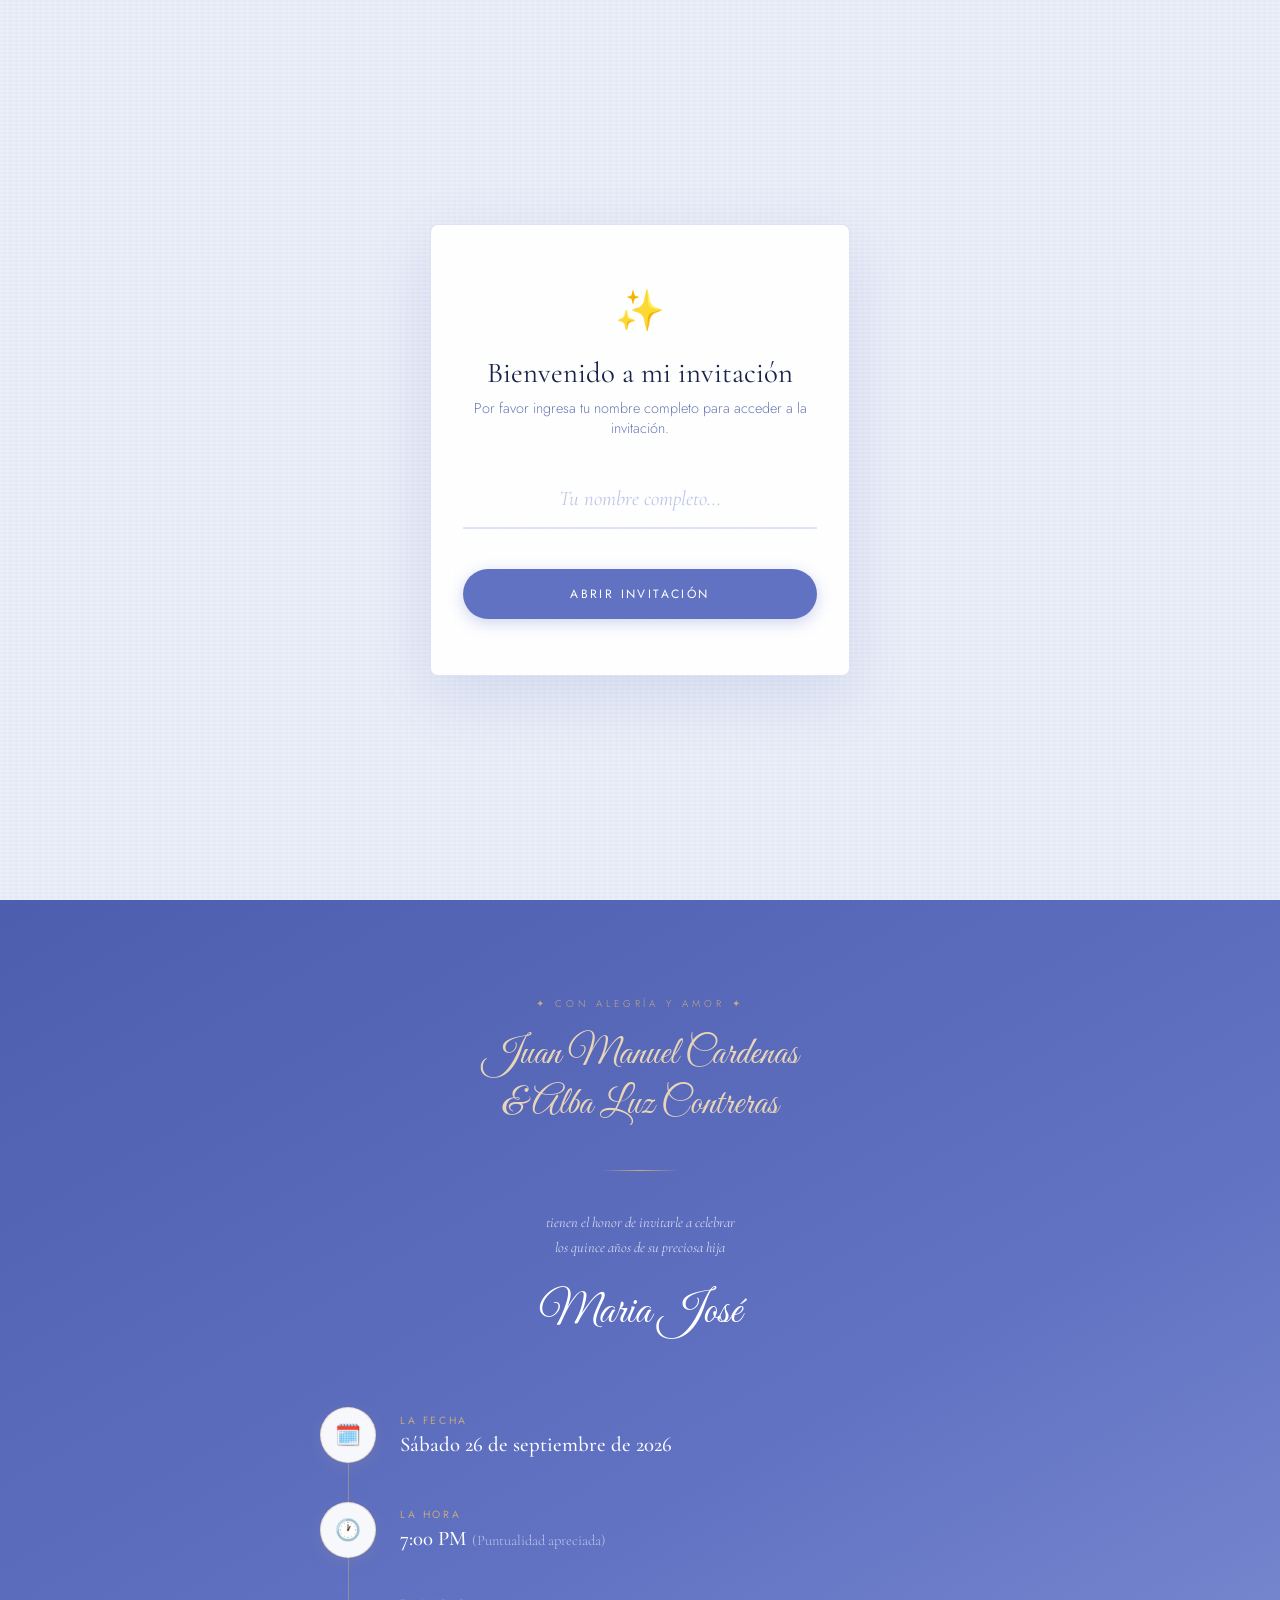
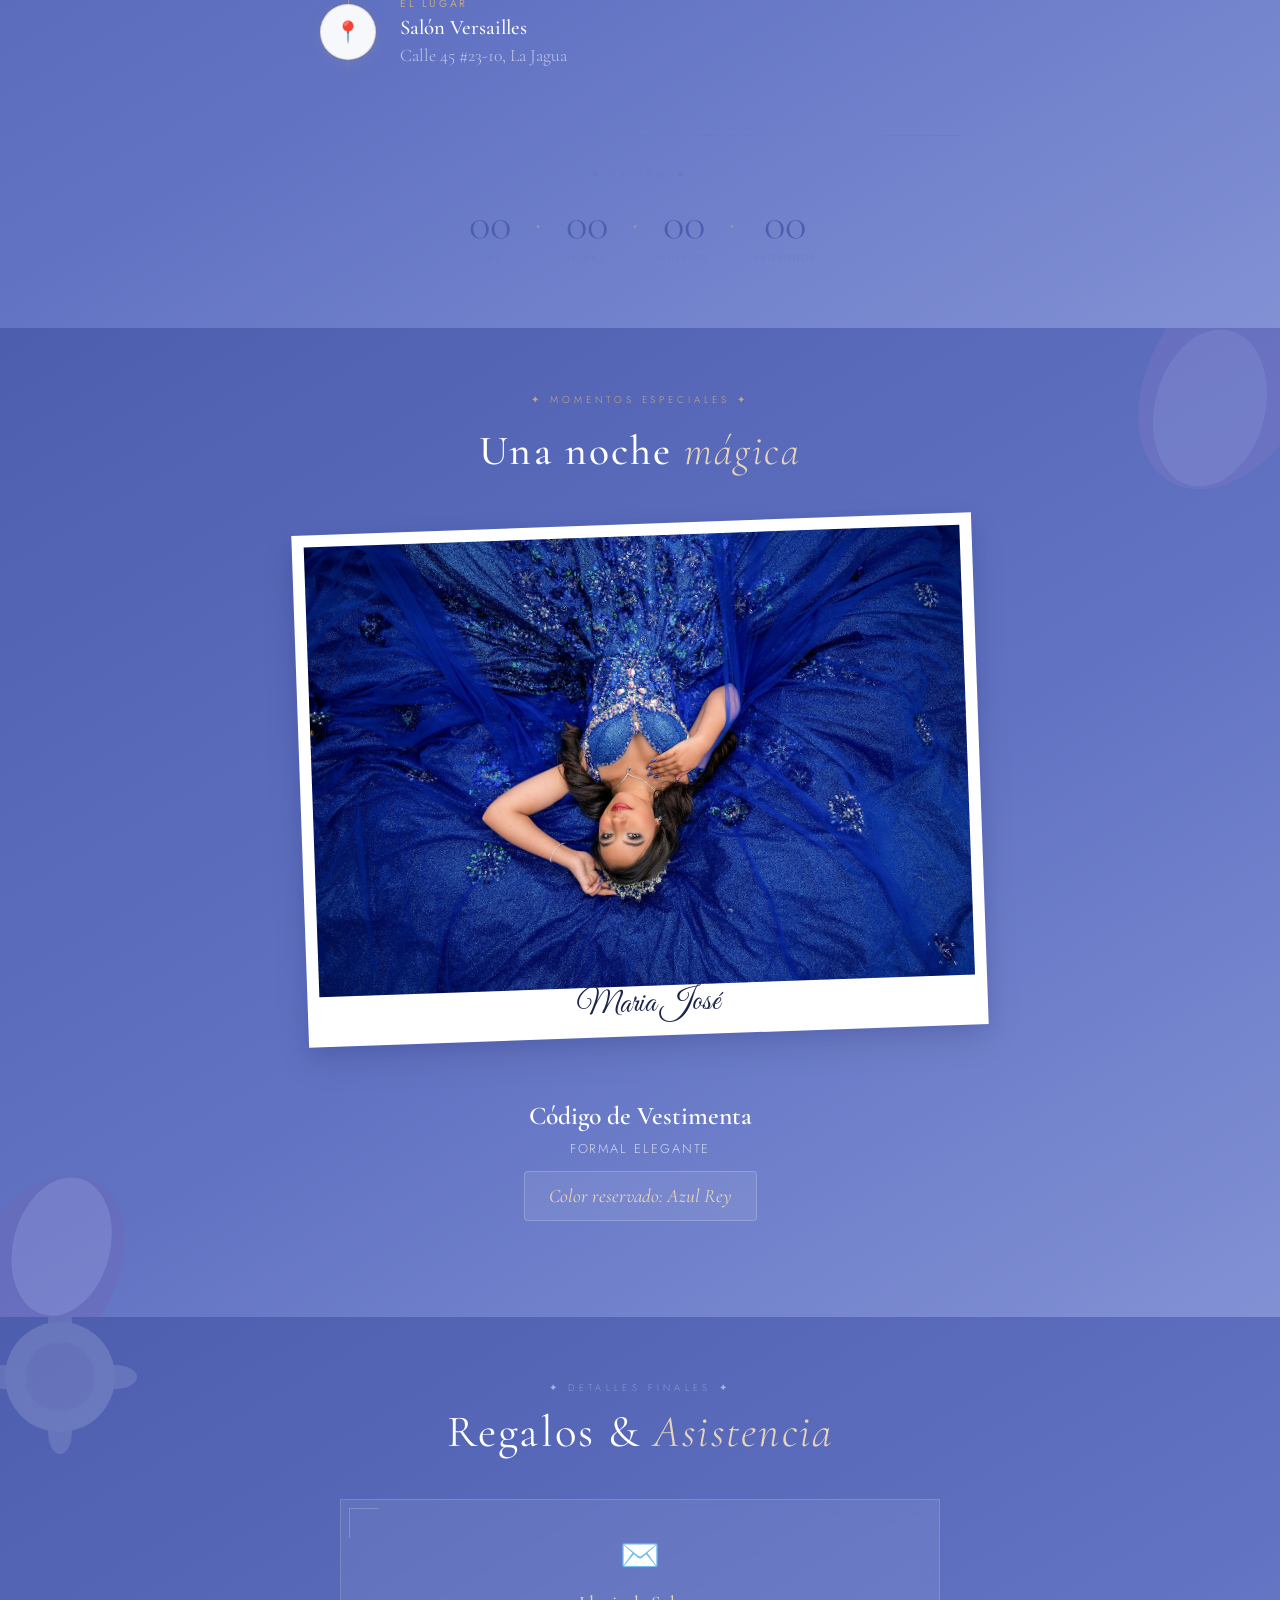
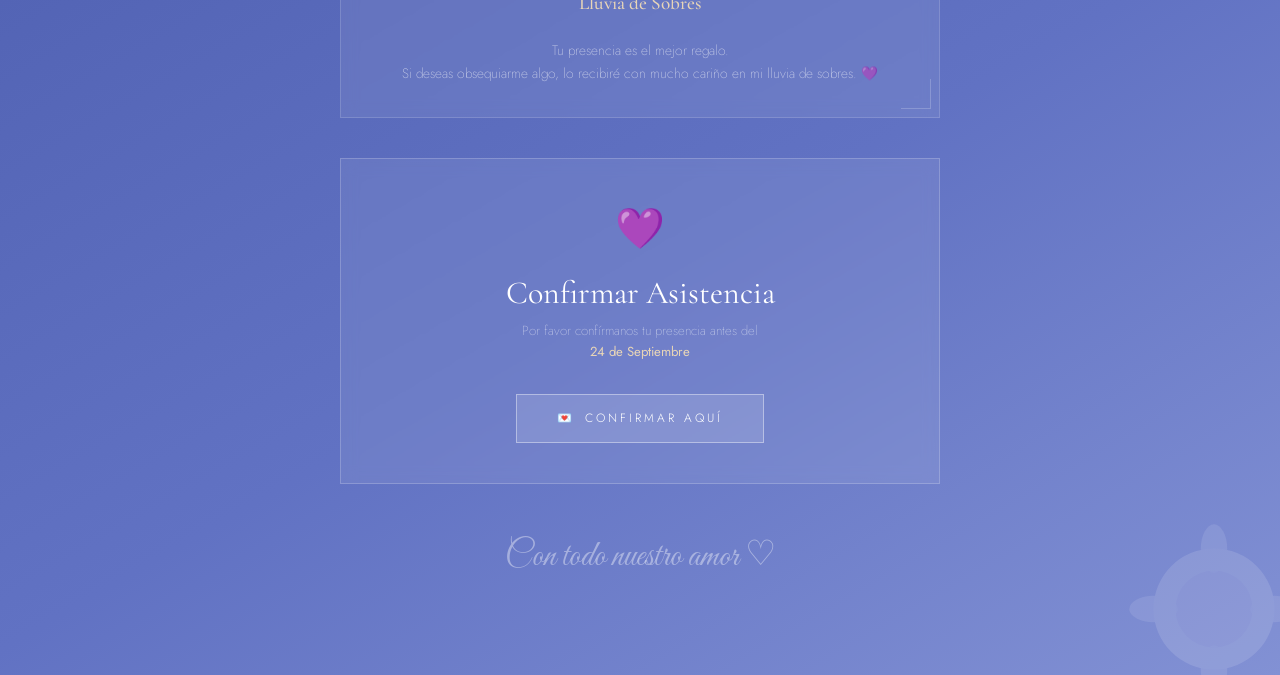
==== commit a3f0f82f: "feat: implement responsive invitation page with custom CSS, RSVP logic, and layout updates" ====
--- a/index.html
+++ b/index.html
@@ -144,109 +144,48 @@
        SECTION 2: DETAILS
   ══════════════════════════════════════════ -->
     <section class="stack-section" id="details">
-      <!-- Corner florals -->
-      <svg style="position:absolute;top:-30px;right:-20px;width:200px;opacity:0.45;transform:rotate(20deg)"
-        viewBox="0 0 200 200" fill="none" xmlns="http://www.w3.org/2000/svg">
-        <ellipse cx="100" cy="100" rx="60" ry="90" fill="#C9B8E8" opacity="0.5" transform="rotate(15 100 100)" />
-        <circle cx="100" cy="60" r="28" fill="#E8DFF6" opacity="0.7" />
-        <circle cx="100" cy="60" r="16" fill="#C9B8E8" opacity="0.8" />
-        <circle cx="100" cy="60" r="7" fill="#C4A882" opacity="0.8" />
-        <ellipse cx="100" cy="32" rx="9" ry="16" fill="#B8A0D8" opacity="0.6" />
-        <ellipse cx="100" cy="88" rx="9" ry="16" fill="#B8A0D8" opacity="0.6" />
-        <ellipse cx="72" cy="60" rx="16" ry="9" fill="#B8A0D8" opacity="0.6" />
-        <ellipse cx="128" cy="60" rx="16" ry="9" fill="#B8A0D8" opacity="0.6" />
-      </svg>
-      <svg style="position:absolute;bottom:-20px;left:-30px;width:180px;opacity:0.4;transform:rotate(-15deg)"
-        viewBox="0 0 200 200" fill="none" xmlns="http://www.w3.org/2000/svg">
-        <ellipse cx="100" cy="120" rx="50" ry="70" fill="#9B7EC8" opacity="0.5" />
-        <circle cx="100" cy="90" r="24" fill="#E8DFF6" opacity="0.7" />
-        <circle cx="100" cy="90" r="12" fill="#C9B8E8" opacity="0.8" />
-        <circle cx="100" cy="90" r="5" fill="#C4A882" opacity="0.7" />
-      </svg>
-
-      <div class="details-card">
-        <span class="section-tag">✦ Con alegría y amor ✦</span>
+      <img src="https://static.vecteezy.com/system/resources/previews/016/514/232/original/floral-corner-with-line-art-flower-png.png" style="position:absolute;top:0;right:0;width:250px;transform:scaleX(-1);opacity:0.6;pointer-events:none;filter:hue-rotate(60deg)" alt="" />
+      <img src="https://static.vecteezy.com/system/resources/previews/016/514/232/original/floral-corner-with-line-art-flower-png.png" style="position:absolute;bottom:0;left:0;width:250px;transform:scaleY(-1);opacity:0.6;pointer-events:none;filter:hue-rotate(60deg)" alt="" />
+
+      <div class="details-inner">
+        <span class="section-tag" style="margin-top:2rem">✦ Con alegría y amor ✦</span>
 
         <p class="parents-names">Juan Manuel Cardenas<br>&amp; Alba Luz Contreras</p>
 
         <div class="details-divider"></div>
 
         <p
-          style="font-family:'Cormorant Garamond',serif;font-style:italic;font-size:0.9rem;color:var(--text-soft);margin-bottom:1.5rem;font-weight:300;line-height:1.7">
-          tienen el honor de invitarle a celebrar<br>los quince años de su hija
+          style="font-family:'Cormorant Garamond',serif;font-style:italic;font-size:0.9rem;color:rgba(255, 255, 255, 0.85);margin-bottom:1.5rem;font-weight:300;line-height:1.7;text-align:center;">
+          tienen el honor de invitarle a celebrar<br>los quince años de su preciosa hija
         </p>
-        <p style="font-family:'Great Vibes',cursive;font-size:2.2rem;color:var(--purple);margin-bottom:2rem">Maria José
-        </p>
-
-        <div class="details-grid">
-          <div class="detail-item">
-            <span class="detail-icon">🗓️</span>
-            <div class="detail-label">Fecha</div>
-            <div class="detail-value">Sábado<br>26 de Septiembre, 2026</div>
-          </div>
-          <div class="detail-item">
-            <span class="detail-icon">🕐</span>
-            <div class="detail-label">Hora</div>
-            <div class="detail-value">7:00 PM</div>
-            <div class="detail-sub">Puntualidad apreciada</div>
-          </div>
-          <div class="detail-item">
-            <span class="detail-icon">📍</span>
-            <div class="detail-label">Lugar</div>
-            <div class="detail-value">Salón Versailles</div>
-            <div class="detail-sub">Calle 45 #23-10, La Jagua</div>
-          </div>
-          <div class="detail-item">
-            <span class="detail-icon">✨</span>
-            <div class="detail-label">Celebración</div>
-            <div class="detail-value">Cena &amp; Baile</div>
-            <div class="detail-sub">Noche de gala</div>
-          </div>
-        </div>
-
-        <!-- ── Inline RSVP (replaces "Ver ubicación" button) ── -->
-        <div class="inline-rsvp-wrap">
-          <span class="inline-rsvp-label">💌 Confirma tu asistencia</span>
-
-          <!-- Form state -->
-          <div id="inline-rsvp-form">
-            <input type="text" id="inline-rsvp-name" class="inline-rsvp-name-input" placeholder="Tu nombre completo…"
-              maxlength="80" autocomplete="name" readonly
-              style="background: rgba(255, 255, 255, 0.4); color: var(--text-mid); cursor: not-allowed;">
-
-            <div style="display:flex; justify-content:space-between; align-items:center; margin-bottom: 1rem;">
-              <label for="inline-rsvp-companions"
-                style="font-size:0.8rem; font-weight:300; letter-spacing:0.1em; color:var(--text-dark);">Acompañantes
-                adicionales:</label>
-              <input type="number" id="inline-rsvp-companions" class="inline-rsvp-name-input"
-                style="margin-bottom:0; width:60px; padding:0.5rem; text-align:center;" min="0" max="10" value="0">
-            </div>
-            <div class="inline-rsvp-toggle-group">
-              <button id="inline-rsvp-yes" class="inline-rsvp-toggle" onclick="RSVPModule.selectAttendance('yes')"
-                type="button">
-                ✅ Asistiré
-              </button>
-              <button id="inline-rsvp-no" class="inline-rsvp-toggle" onclick="RSVPModule.selectAttendance('no')"
-                type="button">
-                ❌ No podré
-              </button>
-            </div>
-
-            <p id="inline-rsvp-error" class="inline-rsvp-error"></p>
-
-            <button class="inline-rsvp-submit" onclick="RSVPModule.submitInlineRSVP()" type="button">
-              ✦ Confirmar asistencia ✦
-            </button>
-          </div>
-
-          <!-- Done state (shown after submit) -->
-          <div id="inline-rsvp-done" class="inline-rsvp-done">
-            <span class="inline-rsvp-done-icon">🌸</span>
-            <p id="inline-rsvp-done-msg" class="inline-rsvp-done-text"></p>
-          </div>
-        </div>
-
-        <!-- Countdown -->
+        <p style="font-family:'Great Vibes',cursive;font-size:2.8rem;color:white;margin-bottom:3rem;text-align:center;">Maria José</p>
+
+        <!-- Linetime style Date & Location -->
+        <div class="linetime">
+          <div class="linetime-item">
+            <div class="linetime-icon">🗓️</div>
+            <div class="linetime-content">
+              <div class="linetime-label">La Fecha</div>
+              <div class="linetime-value">Sábado 26 de septiembre de 2026</div>
+            </div>
+          </div>
+          <div class="linetime-item">
+            <div class="linetime-icon">🕐</div>
+            <div class="linetime-content">
+              <div class="linetime-label">La Hora</div>
+              <div class="linetime-value">7:00 PM <span style="font-size:0.7em;color:rgba(255,255,255,0.6);font-weight:300;">(Puntualidad apreciada)</span></div>
+            </div>
+          </div>
+          <div class="linetime-item last">
+            <div class="linetime-icon">📍</div>
+            <div class="linetime-content">
+              <div class="linetime-label">El Lugar</div>
+              <div class="linetime-value">Salón Versailles<br><span style="font-size:0.85em;color:rgba(255,255,255,0.6);font-weight:300;">Calle 45 #23-10, La Jagua</span></div>
+            </div>
+          </div>
+        </div>
+
+        <!-- Countdown directly under linetime -->
         <div class="countdown-wrap">
           <div class="countdown-label">✦ Faltan ✦</div>
           <div class="countdown-grid">
@@ -305,11 +244,15 @@
 
         <!-- Itinerary removed as requested -->
 
-        <div style="text-align:center;margin-top:1rem">
-          <div class="dresscode-pill">
-            👗 Código de vestimenta: Formal · Color reservado Azul Rey
-          </div>
-        </div>
+        <!-- Elegantly styled dress code -->
+        <div class="dresscode-block" style="text-align:center;margin-top:4rem;margin-bottom:2rem;">
+          <h3 style="font-family:'Cormorant Garamond',serif;font-size:1.6rem;color:white;font-weight:600;margin-bottom:0.5rem">Código de Vestimenta</h3>
+          <p style="font-family:'Jost',sans-serif;font-weight:300;color:rgba(255,255,255,0.7);letter-spacing:0.15em;text-transform:uppercase;font-size:0.8rem;margin-bottom:0.8rem">Formal Elegante</p>
+          <div style="display:inline-block;padding:0.75rem 1.5rem;background:rgba(255, 255, 255, 0.08);border:1px solid rgba(255, 255, 255, 0.2);border-radius:4px;color:var(--gold-light);font-family:'Cormorant Garamond',serif;font-style:italic;font-size:1.2rem;">
+            Color reservado: Azul Rey
+          </div>
+        </div>
+
       </div>
     </section>
 
@@ -368,16 +311,28 @@
           <!-- State 1: Choices -->
           <div class="rsvp-choices" id="rsvp-choices">
             <p
-              style="font-family:'Cormorant Garamond',serif;font-style:italic;font-size:1.1rem;color:rgba(255,255,255,0.8);margin-bottom:0.5rem">
+              style="font-family:'Cormorant Garamond',serif;font-style:italic;font-size:1.2rem;color:rgba(255,255,255,0.9);margin-bottom:1rem">
               ¿Podrás acompañarnos?</p>
             <button class="rsvp-choice-btn rsvp-yes" onclick="RSVPModule.confirmRSVP(true)">
               <span id="heart-icon" style="font-size:1.2rem;transition:transform 0.3s">🤍</span>
-              <span>Asistiré con mucho gusto</span>
+              <span>Asistiremos con mucho gusto</span>
             </button>
             <button class="rsvp-choice-btn rsvp-no" onclick="RSVPModule.confirmRSVP(false)">
               <span>📩</span>
               <span>No podré asistir</span>
             </button>
+          </div>
+
+          <!-- State 3: Companions Form (new flow for YES) -->
+          <div id="rsvp-companions-form" style="display:none; transition:opacity 0.4s ease; opacity:0; text-align:center;">
+             <p style="font-family:'Cormorant Garamond',serif;font-size:1.15rem;color:white;margin-bottom:0.8rem">Serás bienvenido, <strong id="final-rsvp-name-display" style="color:var(--gold-light)"></strong>.</p>
+             <div style="background:rgba(255,255,255,0.1); border:1px solid rgba(255,255,255,0.2); padding:1.2rem; border-radius:4px; margin-bottom:1.2rem">
+               <label style="display:block; font-family:'Jost',sans-serif; color:rgba(255,255,255,0.8); font-size:0.8rem; letter-spacing:0.1em; text-transform:uppercase; margin-bottom:0.8rem">Acompañantes adicionales:</label>
+               <input type="number" id="final-rsvp-companions" value="0" min="0" max="10" style="width:70px; background:white; color:var(--text-dark); border:none; padding:0.6rem; text-align:center; font-size:1rem; border-radius:4px; font-weight:600">
+             </div>
+             <button id="final-rsvp-submit-btn" class="rsvp-btn-main" onclick="RSVPModule.submitCompanions()" style="width:100%">
+               Confirmar mi asistencia
+             </button>
           </div>
 
           <!-- State 2: Confirmation -->
--- a/css/styles.css
+++ b/css/styles.css
@@ -253,42 +253,12 @@
   padding: 4rem 2rem;
 }
 
-.details-card {
-  background: rgba(255, 253, 249, 0.85);
-  backdrop-filter: blur(12px);
-  border: 1px solid rgba(97, 114, 195, 0.2);
-  border-radius: 2px;
-  padding: clamp(2.5rem, 6vw, 4rem) clamp(2rem, 5vw, 5rem);
+.details-inner {
   max-width: 640px;
   width: 100%;
   text-align: center;
   position: relative;
-  box-shadow:
-    0 2px 0 rgba(196, 168, 130, 0.3),
-    0 20px 60px rgba(97, 114, 195, 0.1),
-    0 2px 4px rgba(97, 114, 195, 0.05);
-}
-
-.details-card::before,
-.details-card::after {
-  content: '';
-  position: absolute;
-  width: 40px;
-  height: 40px;
-  border-color: var(--gold);
-  border-style: solid;
-}
-
-.details-card::before {
-  top: 12px;
-  left: 12px;
-  border-width: 1px 0 0 1px;
-}
-
-.details-card::after {
-  bottom: 12px;
-  right: 12px;
-  border-width: 0 1px 1px 0;
+  z-index: 2;
 }
 
 .section-tag {
@@ -313,7 +283,7 @@
 .parents-names {
   font-family: 'Great Vibes', cursive;
   font-size: clamp(1.8rem, 4vw, 2.4rem);
-  color: var(--purple);
+  color: var(--gold-light);
   line-height: 1.3;
   margin-bottom: 2.5rem;
 }
@@ -325,222 +295,76 @@
   margin: 0 auto 2.5rem;
 }
 
-.details-grid {
-  display: grid;
-  grid-template-columns: 1fr 1fr;
-  gap: 2rem;
-  margin-bottom: 2.5rem;
-}
-
-@media (max-width: 480px) {
-  .details-grid {
-    grid-template-columns: 1fr;
-    gap: 1.5rem;
-  }
-}
-
-.detail-item {
+/* ─── LINETIME ─── */
+.linetime {
+  display: flex;
+  flex-direction: column;
+  gap: 0;
+  position: relative;
+  text-align: left;
+  margin: 3rem 0;
+}
+
+.linetime::before {
+  content: '';
+  position: absolute;
+  left: 28px;
+  top: 10px;
+  bottom: 10px;
+  width: 1px;
+  background: linear-gradient(to bottom, transparent, var(--gold) 20%, var(--gold) 80%, transparent);
+  opacity: 0.5;
+}
+
+.linetime-item {
+  display: flex;
+  align-items: center;
+  gap: 1.5rem;
+  padding: 1.2rem 0;
   opacity: 0;
-  transform: translateX(-20px);
-  transition: all 0.7s cubic-bezier(0.34, 1.4, 0.64, 1);
-}
-
-.detail-item.visible {
-  opacity: 1;
-  transform: translateX(0);
-}
-
-.detail-item:nth-child(2) {
-  transition-delay: 0.15s;
-  transform: translateX(20px);
-}
-
-.detail-item:nth-child(3) {
-  transition-delay: 0.3s;
-}
-
-.detail-item:nth-child(4) {
-  transition-delay: 0.45s;
-  transform: translateX(20px);
-}
-
-.detail-icon {
+  transform: translateX(-16px);
+  animation: fadeUp 0.8s ease forwards;
+}
+
+.linetime-item:nth-child(2) { animation-delay: 0.2s; }
+.linetime-item:nth-child(3) { animation-delay: 0.4s; }
+
+.linetime-icon {
+  width: 56px;
+  height: 56px;
+  background: rgba(255, 255, 255, 0.95);
+  border: 1px solid rgba(196, 168, 130, 0.4);
+  border-radius: 50%;
+  display: flex;
+  align-items: center;
+  justify-content: center;
   font-size: 1.3rem;
-  margin-bottom: 0.5rem;
-  display: block;
-}
-
-.detail-label {
-  font-size: 0.6rem;
-  letter-spacing: 0.3em;
+  flex-shrink: 0;
+  position: relative;
+  z-index: 1;
+  box-shadow: 0 4px 15px rgba(196, 168, 130, 0.15);
+  color: var(--gold);
+}
+
+.linetime-content {
+  flex: 1;
+}
+
+.linetime-label {
+  font-size: 0.65rem;
+  letter-spacing: 0.25em;
   text-transform: uppercase;
   color: var(--gold);
-  margin-bottom: 0.3rem;
-  font-weight: 300;
-}
-
-.detail-value {
-  font-family: 'Cormorant Garamond', serif;
-  font-size: clamp(1rem, 2.5vw, 1.15rem);
-  color: var(--text-dark);
+  font-weight: 400;
+  margin-bottom: 0.2rem;
+}
+
+.linetime-value {
+  font-family: 'Cormorant Garamond', serif;
+  font-size: 1.3rem;
+  color: white;
   font-weight: 500;
-  line-height: 1.4;
-}
-
-.detail-sub {
-  font-size: 0.78rem;
-  color: var(--text-soft);
-  margin-top: 0.15rem;
-  font-weight: 200;
-}
-
-/* ─── INLINE RSVP (replacing location button) ─── */
-.inline-rsvp-wrap {
-  margin-top: 0.5rem;
-  text-align: left;
-}
-
-.inline-rsvp-label {
-  font-size: 0.6rem;
-  letter-spacing: 0.35em;
-  text-transform: uppercase;
-  color: var(--gold);
-  font-weight: 300;
-  text-align: center;
-  display: block;
-  margin-bottom: 1.2rem;
-}
-
-.inline-rsvp-name-input {
-  width: 100%;
-  padding: 0.75rem 1rem;
-  border: 1px solid rgba(97, 114, 195, 0.25);
-  border-radius: 0;
-  background: rgba(255, 255, 255, 0.7);
-  font-family: 'Cormorant Garamond', serif;
-  font-size: 1rem;
-  color: var(--text-dark);
-  outline: none;
-  transition: border-color 0.3s ease, box-shadow 0.3s ease;
-  margin-bottom: 1rem;
-}
-
-.inline-rsvp-name-input::placeholder {
-  color: var(--text-soft);
-  font-style: italic;
-  font-size: 0.95rem;
-}
-
-.inline-rsvp-name-input:focus {
-  border-color: var(--purple);
-  box-shadow: 0 0 0 3px rgba(97, 114, 195, 0.15);
-}
-
-.inline-rsvp-toggle-group {
-  display: flex;
-  gap: 0.8rem;
-  margin-bottom: 1rem;
-}
-
-.inline-rsvp-toggle {
-  flex: 1;
-  padding: 0.7rem 0.8rem;
-  border: 1px solid rgba(97, 114, 195, 0.25);
-  background: transparent;
-  font-family: 'Jost', sans-serif;
-  font-size: 0.72rem;
-  font-weight: 300;
-  letter-spacing: 0.15em;
-  color: var(--text-mid);
-  cursor: pointer;
-  transition: all 0.3s cubic-bezier(0.34, 1.4, 0.64, 1);
-  display: flex;
-  align-items: center;
-  justify-content: center;
-  gap: 0.4rem;
-}
-
-.inline-rsvp-toggle:hover {
-  border-color: var(--purple);
-  color: var(--purple);
-}
-
-.inline-rsvp-toggle.selected {
-  background: var(--purple);
-  border-color: var(--purple);
-  color: white;
-  transform: translateY(-2px);
-  box-shadow: 0 4px 14px rgba(97, 114, 195, 0.25);
-}
-
-.inline-rsvp-error {
-  display: none;
-  font-size: 0.72rem;
-  color: #c0576b;
-  margin-bottom: 0.8rem;
-  font-style: italic;
-  text-align: center;
-}
-
-.inline-rsvp-submit {
-  width: 100%;
-  padding: 0.85rem 2rem;
-  background: linear-gradient(135deg, var(--purple) 0%, var(--purple-dark) 100%);
-  border: none;
-  color: white;
-  font-family: 'Jost', sans-serif;
-  font-size: 0.72rem;
-  font-weight: 300;
-  letter-spacing: 0.25em;
-  text-transform: uppercase;
-  cursor: pointer;
-  transition: all 0.35s ease;
-  position: relative;
-  overflow: hidden;
-}
-
-.inline-rsvp-submit::before {
-  content: '';
-  position: absolute;
-  inset: 0;
-  background: rgba(255, 255, 255, 0.1);
-  transform: scaleX(0);
-  transform-origin: left;
-  transition: transform 0.4s ease;
-}
-
-.inline-rsvp-submit:hover::before {
-  transform: scaleX(1);
-}
-
-.inline-rsvp-submit:hover {
-  transform: translateY(-2px);
-  box-shadow: 0 8px 24px rgba(97, 114, 195, 0.35);
-}
-
-/* Done state */
-.inline-rsvp-done {
-  display: none;
-  text-align: center;
-  padding: 1.5rem 1rem;
-  animation: fadeUp 0.6s cubic-bezier(0.34, 1.4, 0.64, 1) forwards;
-}
-
-.inline-rsvp-done.rsvp-done-visible {
-  display: block;
-}
-
-.inline-rsvp-done-icon {
-  font-size: 2rem;
-  margin-bottom: 0.8rem;
-  display: block;
-}
-
-.inline-rsvp-done-text {
-  font-family: 'Cormorant Garamond', serif;
-  font-size: 1rem;
-  color: var(--text-dark);
-  line-height: 1.6;
+  line-height: 1.3;
 }
 
 /* Countdown */
@@ -630,70 +454,49 @@
   color: var(--gold-light);
 }
 
-/* Photo */
+/* Photo - Polaroid Style */
 .photo-frame {
   width: 100%;
-  height: clamp(260px, 55vw, 420px);
+  background: #ffffff;
+  padding: 12px 12px 50px 12px;
   position: relative;
   overflow: hidden;
-  border-radius: 2px;
   margin-bottom: 3rem;
-  box-shadow: 0 8px 40px rgba(3, 11, 166, 0.15);
+  box-shadow: 
+    0 15px 35px rgba(0, 0, 0, 0.1),
+    0 5px 15px rgba(3, 11, 166, 0.08);
   opacity: 0;
-  transition: opacity 0.9s cubic-bezier(0.34, 1.3, 0.64, 1);
+  transform: rotate(-2deg) translateY(20px);
+  transition: all 1.2s cubic-bezier(0.34, 1.3, 0.64, 1);
 }
 
 .photo-frame.visible {
   opacity: 1;
-}
-
-.photo-frame::before,
-.photo-frame::after {
-  content: '';
-  position: absolute;
-  width: 30px;
-  height: 30px;
-  border-style: solid;
-  border-color: rgba(255, 255, 255, 0.6);
-  z-index: 2;
-  pointer-events: none;
-}
-
-.photo-frame::before {
-  top: 10px;
-  left: 10px;
-  border-width: 1px 0 0 1px;
-}
-
-.photo-frame::after {
-  bottom: 10px;
-  right: 10px;
-  border-width: 0 1px 1px 0;
+  transform: rotate(-2deg) translateY(0);
 }
 
 .photo-frame img {
   width: 100%;
-  height: 100%;
+  height: clamp(300px, 60vw, 450px);
   object-fit: cover;
   object-position: center top;
   display: block;
+  box-shadow: inset 0 0 10px rgba(0,0,0,0.1);
 }
 
 .photo-frame-overlay {
   position: absolute;
-  inset: 0;
-  background: linear-gradient(to top, rgba(2, 7, 130, 0.6) 0%, transparent 55%);
-  display: flex;
-  align-items: flex-end;
-  justify-content: center;
-  padding: 1.5rem;
+  bottom: 12px;
+  left: 12px;
+  right: 12px;
+  text-align: center;
 }
 
 .photo-frame-name {
   font-family: 'Great Vibes', cursive;
-  font-size: clamp(1.8rem, 5vw, 2.8rem);
-  color: white;
-  text-shadow: 0 2px 14px rgba(2, 7, 130, 0.7);
+  font-size: 2rem;
+  color: var(--text-dark);
+  margin-top: 10px;
 }
 
 /* ─── WELCOME GATE ─── */
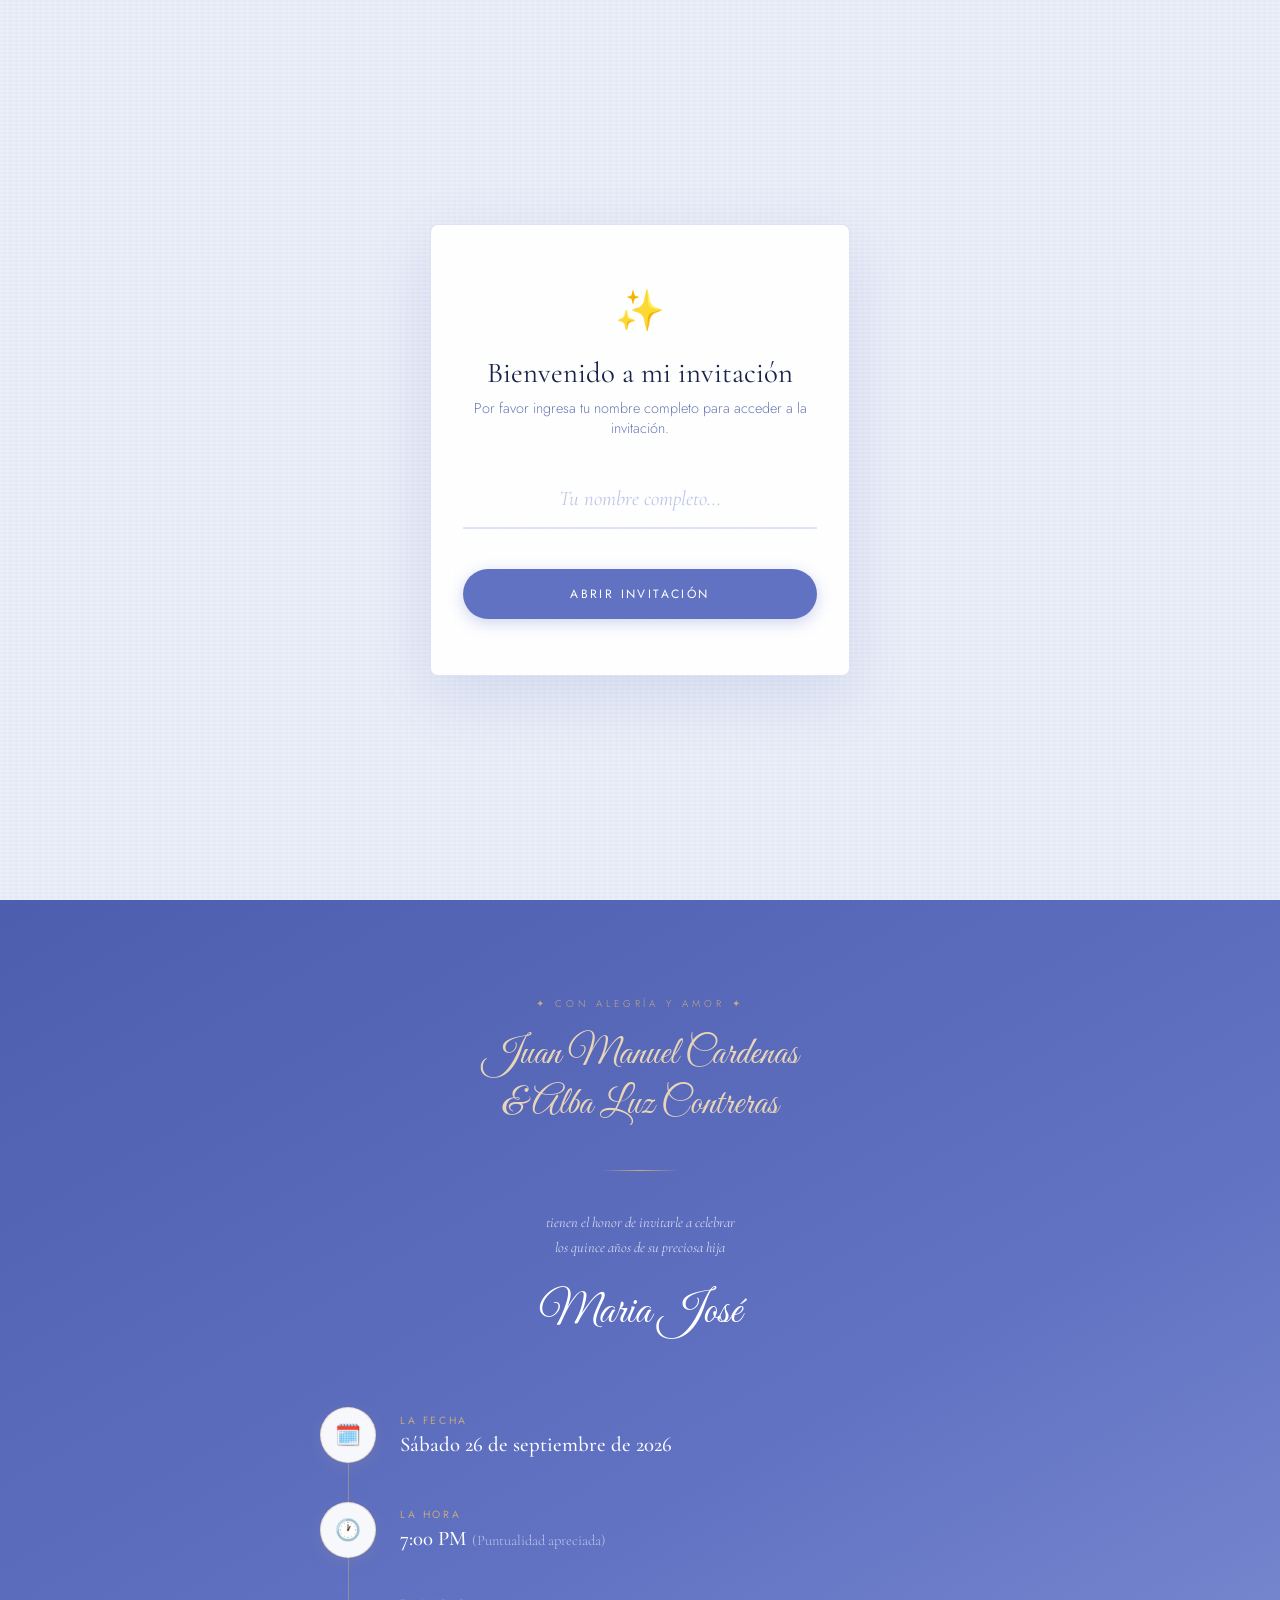
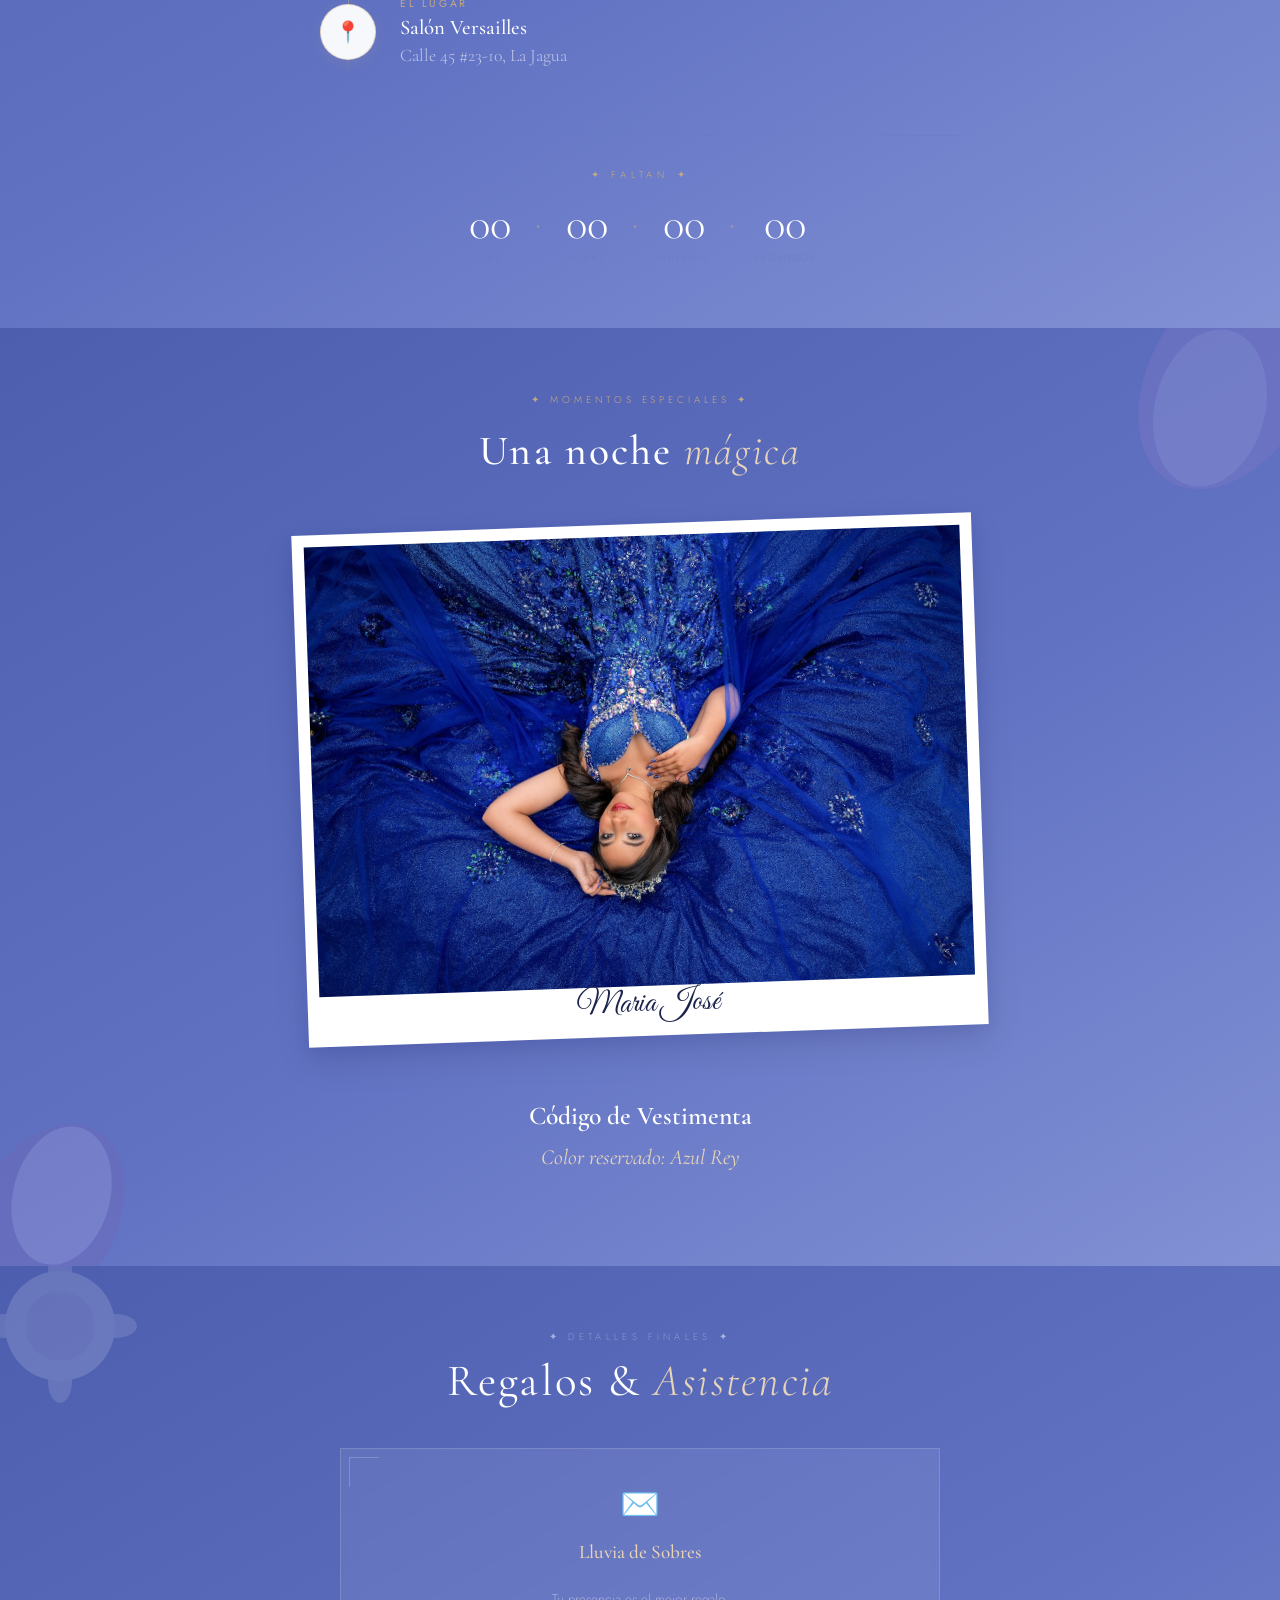
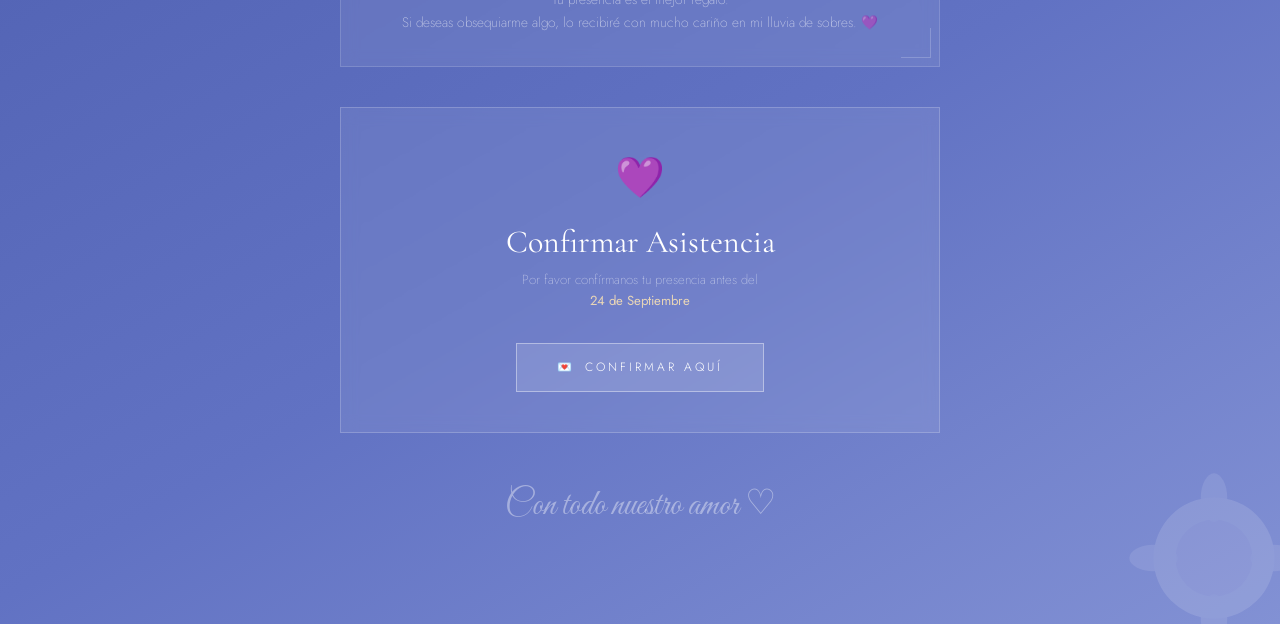
==== commit fd8b969c: "feat: add floral-themed styling and assets for the invitation page" ====
--- a/index.html
+++ b/index.html
@@ -26,6 +26,37 @@
         <button type="button" class="gate-btn" onclick="RSVPModule.unlockInvitation()">Abrir Invitación</button>
       </div>
     </div>
+  </div>
+  <!-- Global Fixed Frame -->
+  <div class="global-floral-frame">
+    <!-- Lado Superior Completo (Guirnalda Simétrica y Densa) -->
+    <img src="decor/flor.png" class="flor flor-top-1" alt="">
+    <img src="decor/flor.png" class="flor flor-top-2" alt="">
+    <img src="decor/flor.png" class="flor flor-top-3" alt="">
+    <img src="decor/flor.png" class="flor flor-top-4" alt="">
+    
+    <img src="decor/flor.png" class="flor flor-top-5" alt="">
+    <img src="decor/flor.png" class="flor flor-top-6" alt="">
+    <img src="decor/flor.png" class="flor flor-top-7" alt="">
+    <img src="decor/flor.png" class="flor flor-top-8" alt="">
+
+    <img src="decor/flor.png" class="flor flor-top-9" alt="">
+    <img src="decor/flor.png" class="flor flor-top-10" alt="">
+    <img src="decor/flor.png" class="flor flor-top-11" alt="">
+    <img src="decor/flor.png" class="flor flor-top-12" alt="">
+
+    <!-- Laterales -->
+    <img src="decor/flor.png" class="flor flor-mid-left" alt="">
+    <img src="decor/flor.png" class="flor flor-mid-right" alt="">
+
+    <!-- Lado Inferior Completo -->
+    <img src="decor/flor.png" class="flor flor-bot-1" alt="">
+    <img src="decor/flor.png" class="flor flor-bot-2" alt="">
+    <img src="decor/flor.png" class="flor flor-bot-3" alt="">
+    <img src="decor/flor.png" class="flor flor-bot-4" alt="">
+    
+    <img src="decor/mariposas.png" class="mariposa mariposa-left" alt="">
+    <img src="decor/mariposas.png" class="mariposa mariposa-right" alt="">
   </div>
 
   <div class="stack-wrapper">
@@ -144,8 +175,6 @@
        SECTION 2: DETAILS
   ══════════════════════════════════════════ -->
     <section class="stack-section" id="details">
-      <img src="https://static.vecteezy.com/system/resources/previews/016/514/232/original/floral-corner-with-line-art-flower-png.png" style="position:absolute;top:0;right:0;width:250px;transform:scaleX(-1);opacity:0.6;pointer-events:none;filter:hue-rotate(60deg)" alt="" />
-      <img src="https://static.vecteezy.com/system/resources/previews/016/514/232/original/floral-corner-with-line-art-flower-png.png" style="position:absolute;bottom:0;left:0;width:250px;transform:scaleY(-1);opacity:0.6;pointer-events:none;filter:hue-rotate(60deg)" alt="" />
 
       <div class="details-inner">
         <span class="section-tag" style="margin-top:2rem">✦ Con alegría y amor ✦</span>
@@ -247,10 +276,9 @@
         <!-- Elegantly styled dress code -->
         <div class="dresscode-block" style="text-align:center;margin-top:4rem;margin-bottom:2rem;">
           <h3 style="font-family:'Cormorant Garamond',serif;font-size:1.6rem;color:white;font-weight:600;margin-bottom:0.5rem">Código de Vestimenta</h3>
-          <p style="font-family:'Jost',sans-serif;font-weight:300;color:rgba(255,255,255,0.7);letter-spacing:0.15em;text-transform:uppercase;font-size:0.8rem;margin-bottom:0.8rem">Formal Elegante</p>
-          <div style="display:inline-block;padding:0.75rem 1.5rem;background:rgba(255, 255, 255, 0.08);border:1px solid rgba(255, 255, 255, 0.2);border-radius:4px;color:var(--gold-light);font-family:'Cormorant Garamond',serif;font-style:italic;font-size:1.2rem;">
+          <p style="font-family:'Cormorant Garamond',serif;font-style:italic;font-size:1.35rem;color:var(--gold-light);margin-top:0.8rem;">
             Color reservado: Azul Rey
-          </div>
+          </p>
         </div>
 
       </div>
--- a/css/styles.css
+++ b/css/styles.css
@@ -245,6 +245,78 @@
   opacity: 0.18;
 }
 
+/* ─── GLOBAL FIXED FLORAL FRAME ─── */
+.global-floral-frame {
+  position: fixed;
+  inset: 0;
+  width: 100vw;
+  height: 100vh;
+  pointer-events: none;
+  z-index: 50; /* Over the content but under gate */
+  overflow: hidden;
+}
+
+.flor {
+  position: absolute;
+  width: clamp(230px, 40vw, 320px); /* Hecho mucho más grande */
+  filter: drop-shadow(0 10px 15px rgba(0,0,0,0.3));
+  transition: transform 0.5s ease;
+}
+
+/* Construyendo el marco arriba (12 flores simétricas) */
+/* Nivel trasero (más arriba para tapar fondo por completo) */
+.flor-top-1 { top: -140px; left: -80px; transform: rotate(135deg) scale(1.3); z-index: 1; }
+.flor-top-2 { top: -150px; left: 15%; transform: rotate(160deg) scale(1.2); z-index: 1; }
+.flor-top-3 { top: -160px; left: 40%; transform: rotate(185deg) scale(1.2); z-index: 1; }
+
+.flor-top-4 { top: -160px; right: 40%; transform: scaleX(-1) rotate(185deg) scale(1.2); z-index: 1; }
+.flor-top-5 { top: -150px; right: 15%; transform: scaleX(-1) rotate(160deg) scale(1.2); z-index: 1; }
+.flor-top-6 { top: -140px; right: -80px; transform: scaleX(-1) rotate(135deg) scale(1.3); z-index: 1; }
+
+/* Nivel delantero (cuelgan por debajo para volumen) */
+.flor-top-7 { top: -90px; left: -10px; transform: rotate(110deg) scale(0.9); z-index: 2; }
+.flor-top-8 { top: -100px; left: 28%; transform: rotate(140deg) scale(0.85); z-index: 3; }
+.flor-top-9 { top: -110px; left: 50%; transform: rotate(180deg) scale(0.8); z-index: 2; } /* Centro exacto */
+
+.flor-top-10 { top: -110px; right: 50%; transform: scaleX(-1) rotate(180deg) scale(0.8); z-index: 3; }
+.flor-top-11 { top: -100px; right: 28%; transform: scaleX(-1) rotate(140deg) scale(0.85); z-index: 3; }
+.flor-top-12 { top: -90px; right: -10px; transform: scaleX(-1) rotate(110deg) scale(0.9); z-index: 2; }
+
+/* Laterales */
+.flor-mid-left { top: 35%; left: -100px; transform: rotate(90deg) scale(0.7); }
+.flor-mid-right { top: 45%; right: -100px; transform: rotate(-90deg) scale(0.7); }
+
+/* Construyendo el marco abajo */
+.flor-bot-1 { bottom: -60px; left: -60px; transform: rotate(45deg) scale(1.15); }
+.flor-bot-2 { bottom: -90px; left: 20%; transform: rotate(20deg) scale(0.8); }
+.flor-bot-3 { bottom: -90px; right: 20%; transform: rotate(-20deg) scale(0.85); }
+.flor-bot-4 { bottom: -60px; right: -60px; transform: rotate(-45deg) scale(1.15); }
+
+/* Mariposas */
+.mariposa {
+  position: absolute;
+  width: 50px;
+  filter: drop-shadow(0 5px 10px rgba(0,0,0,0.4));
+  animation: floatButterfly 6s ease-in-out infinite;
+}
+
+.mariposa-left {
+  top: 20%;
+  left: 10%;
+  transform: rotate(15deg);
+}
+
+.mariposa-right {
+  bottom: 25%;
+  right: 12%;
+  transform: rotate(-25deg);
+}
+
+@keyframes floatButterfly {
+  0%, 100% { transform: translateY(0) rotate(15deg) scale(1); }
+  50% { transform: translateY(-20px) rotate(5deg) scale(1.05); }
+}
+
 /* ─── SECTION 2: DETAILS ─── */
 #details {
   display: flex;
@@ -378,9 +450,9 @@
   font-size: 0.6rem;
   letter-spacing: 0.5em;
   text-transform: uppercase;
-  color: var(--text-soft);
+  color: var(--gold);
   margin-bottom: 1.2rem;
-  font-weight: 200;
+  font-weight: 300;
 }
 
 .countdown-grid {
@@ -397,7 +469,7 @@
   font-family: 'Cormorant Garamond', serif;
   font-size: clamp(2rem, 5vw, 2.8rem);
   font-weight: 300;
-  color: var(--purple-dark);
+  color: white;
   line-height: 1;
   display: block;
   min-width: 2.5ch;
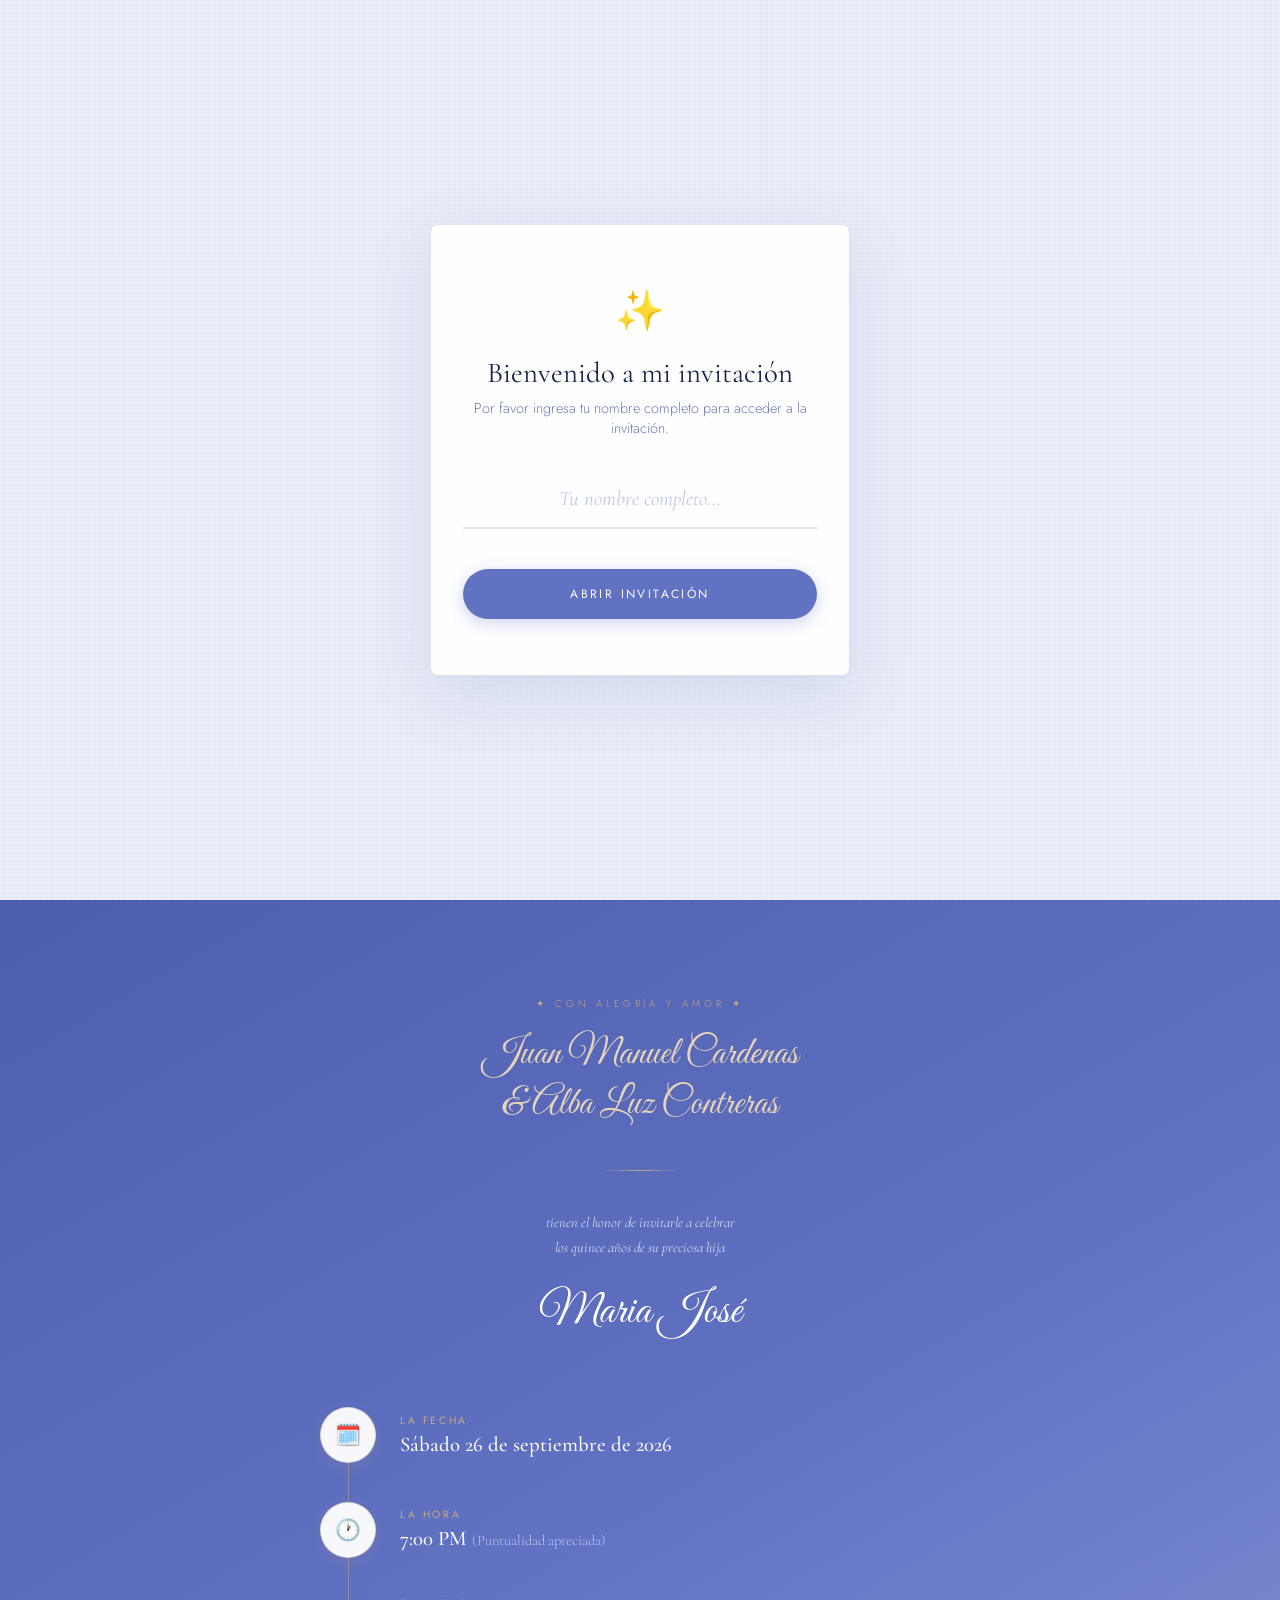
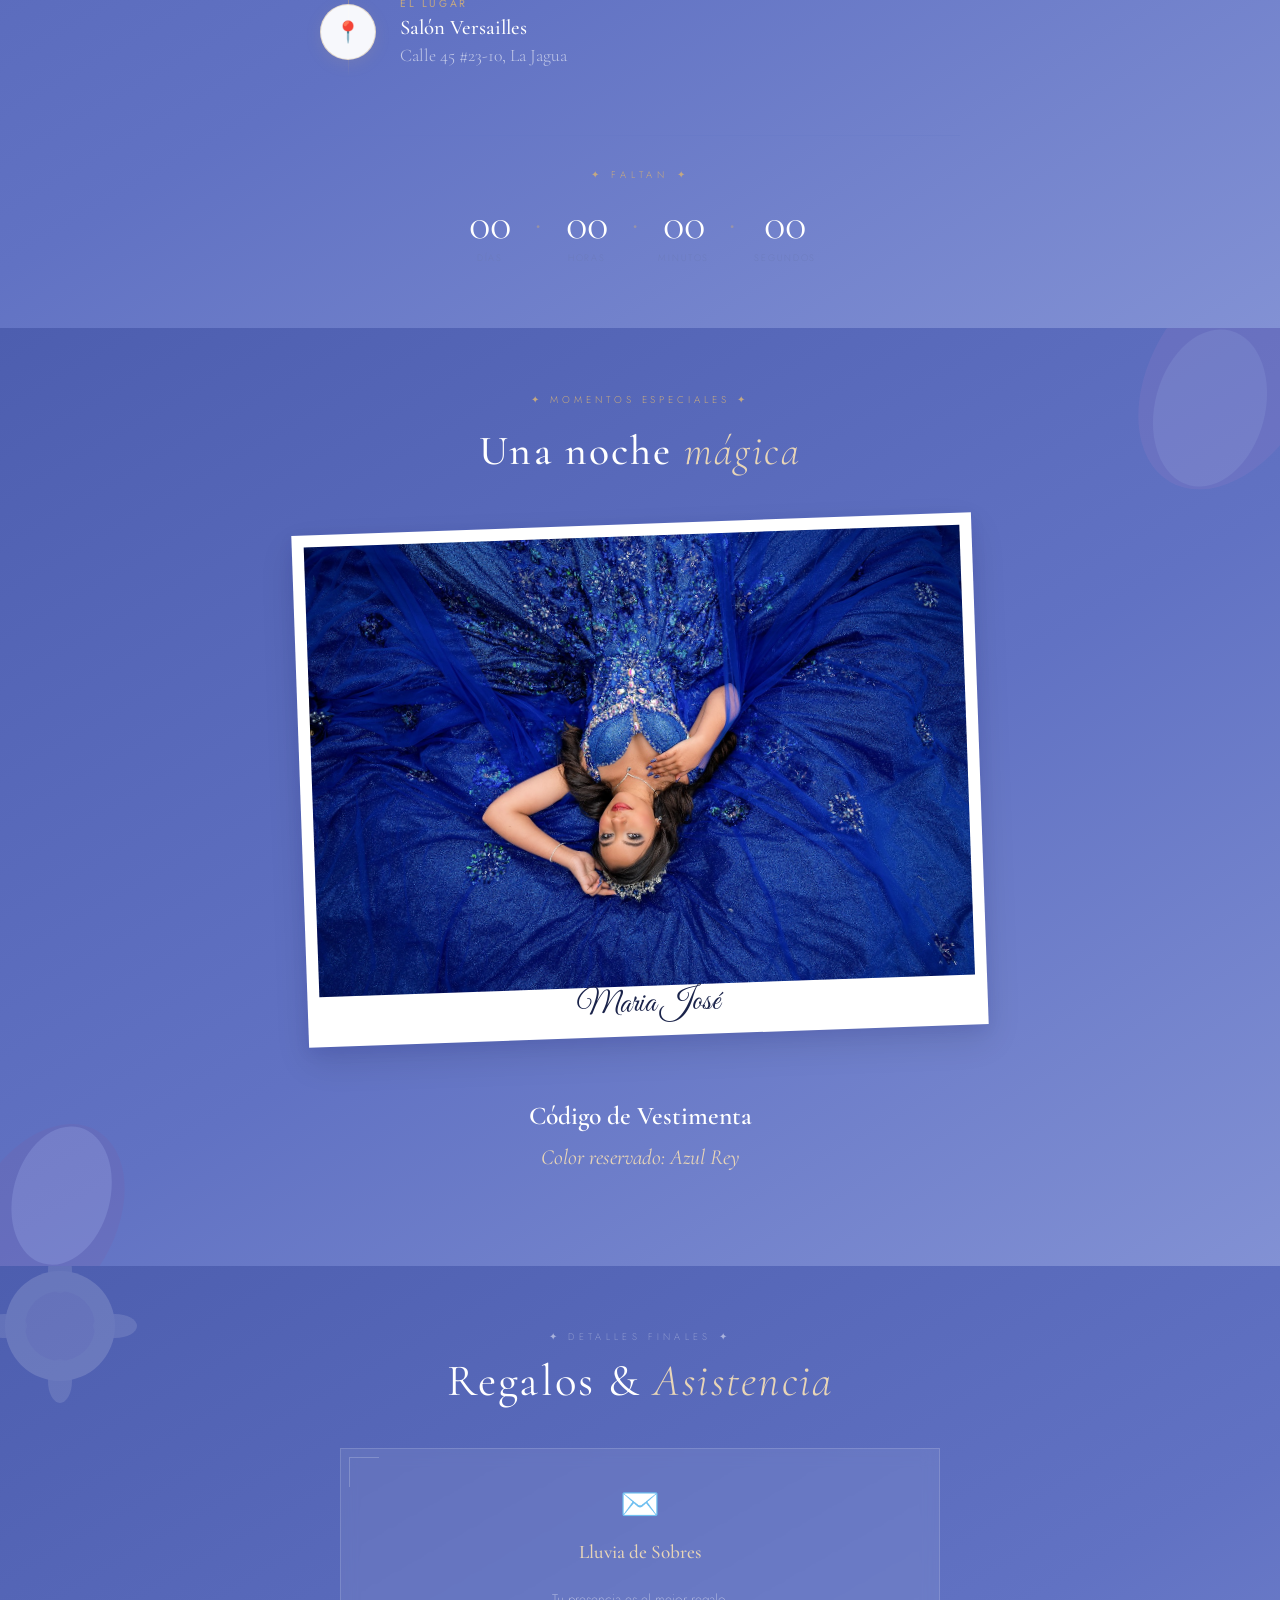
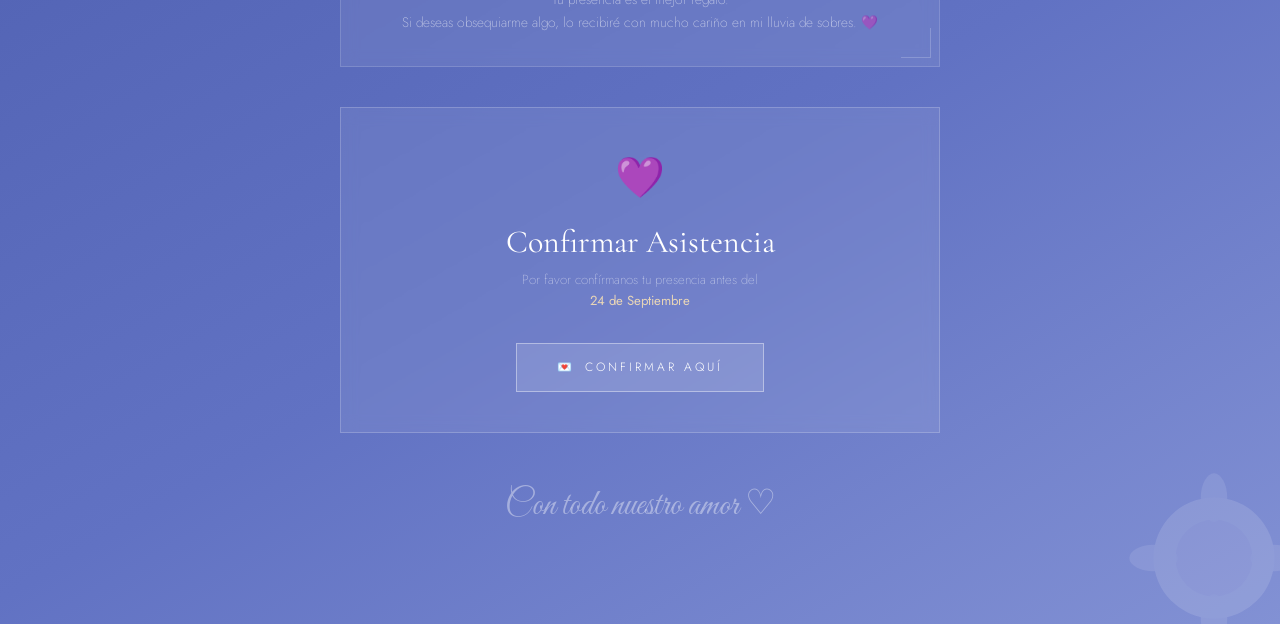
==== commit 2373a895: "feat: implement invitation layout and styling with floral frame and animations" ====
--- a/index.html
+++ b/index.html
@@ -29,31 +29,33 @@
   </div>
   <!-- Global Fixed Frame -->
   <div class="global-floral-frame">
-    <!-- Lado Superior Completo (Guirnalda Simétrica y Densa) -->
-    <img src="decor/flor.png" class="flor flor-top-1" alt="">
-    <img src="decor/flor.png" class="flor flor-top-2" alt="">
-    <img src="decor/flor.png" class="flor flor-top-3" alt="">
-    <img src="decor/flor.png" class="flor flor-top-4" alt="">
-    
-    <img src="decor/flor.png" class="flor flor-top-5" alt="">
-    <img src="decor/flor.png" class="flor flor-top-6" alt="">
-    <img src="decor/flor.png" class="flor flor-top-7" alt="">
-    <img src="decor/flor.png" class="flor flor-top-8" alt="">
-
-    <img src="decor/flor.png" class="flor flor-top-9" alt="">
-    <img src="decor/flor.png" class="flor flor-top-10" alt="">
-    <img src="decor/flor.png" class="flor flor-top-11" alt="">
-    <img src="decor/flor.png" class="flor flor-top-12" alt="">
-
-    <!-- Laterales -->
-    <img src="decor/flor.png" class="flor flor-mid-left" alt="">
-    <img src="decor/flor.png" class="flor flor-mid-right" alt="">
-
-    <!-- Lado Inferior Completo -->
-    <img src="decor/flor.png" class="flor flor-bot-1" alt="">
-    <img src="decor/flor.png" class="flor flor-bot-2" alt="">
-    <img src="decor/flor.png" class="flor flor-bot-3" alt="">
-    <img src="decor/flor.png" class="flor flor-bot-4" alt="">
+    <div class="floral-wrapper">
+      <!-- Lado Superior Completo (Guirnalda Simétrica y Densa) -->
+      <img src="decor/flor.png" class="flor flor-top-1" alt="">
+      <img src="decor/flor.png" class="flor flor-top-2" alt="">
+      <img src="decor/flor.png" class="flor flor-top-3" alt="">
+      <img src="decor/flor.png" class="flor flor-top-4" alt="">
+      
+      <img src="decor/flor.png" class="flor flor-top-5" alt="">
+      <img src="decor/flor.png" class="flor flor-top-6" alt="">
+      <img src="decor/flor.png" class="flor flor-top-7" alt="">
+      <img src="decor/flor.png" class="flor flor-top-8" alt="">
+
+      <img src="decor/flor.png" class="flor flor-top-9" alt="">
+      <img src="decor/flor.png" class="flor flor-top-10" alt="">
+      <img src="decor/flor.png" class="flor flor-top-11" alt="">
+      <img src="decor/flor.png" class="flor flor-top-12" alt="">
+
+      <!-- Laterales -->
+      <img src="decor/flor.png" class="flor flor-mid-left" alt="">
+      <img src="decor/flor.png" class="flor flor-mid-right" alt="">
+
+      <!-- Lado Inferior Completo -->
+      <img src="decor/flor.png" class="flor flor-bot-1" alt="">
+      <img src="decor/flor.png" class="flor flor-bot-2" alt="">
+      <img src="decor/flor.png" class="flor flor-bot-3" alt="">
+      <img src="decor/flor.png" class="flor flor-bot-4" alt="">
+    </div>
     
     <img src="decor/mariposas.png" class="mariposa mariposa-left" alt="">
     <img src="decor/mariposas.png" class="mariposa mariposa-right" alt="">
--- a/css/styles.css
+++ b/css/styles.css
@@ -247,6 +247,7 @@
 
 /* ─── GLOBAL FIXED FLORAL FRAME ─── */
 .global-floral-frame {
+  --f-size: clamp(130px, 35vw, 260px); /* Variable maestra de tamaño responsivo */
   position: fixed;
   inset: 0;
   width: 100vw;
@@ -256,41 +257,63 @@
   overflow: hidden;
 }
 
+.floral-wrapper {
+  position: absolute;
+  inset: 0;
+  width: 100vw;
+  height: 100vh;
+  transition: transform 0.5s ease;
+}
+
+/* Invertir el marco en pantallas anchas (Landscape) para no tapar contenido central */
+@media (min-aspect-ratio: 1/1) {
+  .floral-wrapper {
+    transform: rotate(180deg);
+  }
+}
+
 .flor {
   position: absolute;
-  width: clamp(230px, 40vw, 320px); /* Hecho mucho más grande */
+  width: var(--f-size);
   filter: drop-shadow(0 10px 15px rgba(0,0,0,0.3));
   transition: transform 0.5s ease;
 }
 
 /* Construyendo el marco arriba (12 flores simétricas) */
 /* Nivel trasero (más arriba para tapar fondo por completo) */
-.flor-top-1 { top: -140px; left: -80px; transform: rotate(135deg) scale(1.3); z-index: 1; }
-.flor-top-2 { top: -150px; left: 15%; transform: rotate(160deg) scale(1.2); z-index: 1; }
-.flor-top-3 { top: -160px; left: 40%; transform: rotate(185deg) scale(1.2); z-index: 1; }
-
-.flor-top-4 { top: -160px; right: 40%; transform: scaleX(-1) rotate(185deg) scale(1.2); z-index: 1; }
-.flor-top-5 { top: -150px; right: 15%; transform: scaleX(-1) rotate(160deg) scale(1.2); z-index: 1; }
-.flor-top-6 { top: -140px; right: -80px; transform: scaleX(-1) rotate(135deg) scale(1.3); z-index: 1; }
+.flor-top-1 { top: calc(var(--f-size) * -0.6); left: -10vw; transform: rotate(135deg) scale(1.3); z-index: 1; }
+.flor-top-2 { top: calc(var(--f-size) * -0.65); left: 15vw; transform: rotate(160deg) scale(1.2); z-index: 1; }
+.flor-top-3 { top: calc(var(--f-size) * -0.7); left: 40vw; transform: rotate(185deg) scale(1.2); z-index: 1; }
+
+.flor-top-4 { top: calc(var(--f-size) * -0.7); right: 40vw; transform: scaleX(-1) rotate(185deg) scale(1.2); z-index: 1; }
+.flor-top-5 { top: calc(var(--f-size) * -0.65); right: 15vw; transform: scaleX(-1) rotate(160deg) scale(1.2); z-index: 1; }
+.flor-top-6 { top: calc(var(--f-size) * -0.6); right: -10vw; transform: scaleX(-1) rotate(135deg) scale(1.3); z-index: 1; }
 
 /* Nivel delantero (cuelgan por debajo para volumen) */
-.flor-top-7 { top: -90px; left: -10px; transform: rotate(110deg) scale(0.9); z-index: 2; }
-.flor-top-8 { top: -100px; left: 28%; transform: rotate(140deg) scale(0.85); z-index: 3; }
-.flor-top-9 { top: -110px; left: 50%; transform: rotate(180deg) scale(0.8); z-index: 2; } /* Centro exacto */
-
-.flor-top-10 { top: -110px; right: 50%; transform: scaleX(-1) rotate(180deg) scale(0.8); z-index: 3; }
-.flor-top-11 { top: -100px; right: 28%; transform: scaleX(-1) rotate(140deg) scale(0.85); z-index: 3; }
-.flor-top-12 { top: -90px; right: -10px; transform: scaleX(-1) rotate(110deg) scale(0.9); z-index: 2; }
+.flor-top-7 { top: calc(var(--f-size) * -0.35); left: -5vw; transform: rotate(110deg) scale(0.9); z-index: 2; }
+.flor-top-8 { top: calc(var(--f-size) * -0.4); left: 28vw; transform: rotate(140deg) scale(0.85); z-index: 3; }
+.flor-top-9 { top: calc(var(--f-size) * -0.45); left: 50vw; transform: translateX(-50%) rotate(180deg) scale(0.8); z-index: 2; } /* Centro exacto solapado */
+
+.flor-top-10 { top: calc(var(--f-size) * -0.45); right: 50vw; transform: translateX(50%) scaleX(-1) rotate(180deg) scale(0.8); z-index: 3; }
+.flor-top-11 { top: calc(var(--f-size) * -0.4); right: 28vw; transform: scaleX(-1) rotate(140deg) scale(0.85); z-index: 3; }
+.flor-top-12 { top: calc(var(--f-size) * -0.35); right: -5vw; transform: scaleX(-1) rotate(110deg) scale(0.9); z-index: 2; }
 
 /* Laterales */
-.flor-mid-left { top: 35%; left: -100px; transform: rotate(90deg) scale(0.7); }
-.flor-mid-right { top: 45%; right: -100px; transform: rotate(-90deg) scale(0.7); }
+.flor-mid-left { top: 35vh; left: calc(var(--f-size) * -0.4); transform: rotate(90deg) scale(0.6); }
+.flor-mid-right { top: 45vh; right: calc(var(--f-size) * -0.4); transform: rotate(-90deg) scale(0.6); }
+
+/* Ocultar laterales en pantallas verticales (móvil) */
+@media (max-aspect-ratio: 1/1) {
+  .flor-mid-left, .flor-mid-right {
+    display: none;
+  }
+}
 
 /* Construyendo el marco abajo */
-.flor-bot-1 { bottom: -60px; left: -60px; transform: rotate(45deg) scale(1.15); }
-.flor-bot-2 { bottom: -90px; left: 20%; transform: rotate(20deg) scale(0.8); }
-.flor-bot-3 { bottom: -90px; right: 20%; transform: rotate(-20deg) scale(0.85); }
-.flor-bot-4 { bottom: -60px; right: -60px; transform: rotate(-45deg) scale(1.15); }
+.flor-bot-1 { bottom: calc(var(--f-size) * -0.4); left: -5vw; transform: rotate(45deg) scale(1.15); }
+.flor-bot-2 { bottom: calc(var(--f-size) * -0.45); left: 20vw; transform: rotate(20deg) scale(0.8); }
+.flor-bot-3 { bottom: calc(var(--f-size) * -0.45); right: 20vw; transform: rotate(-20deg) scale(0.85); }
+.flor-bot-4 { bottom: calc(var(--f-size) * -0.4); right: -5vw; transform: rotate(-45deg) scale(1.15); }
 
 /* Mariposas */
 .mariposa {
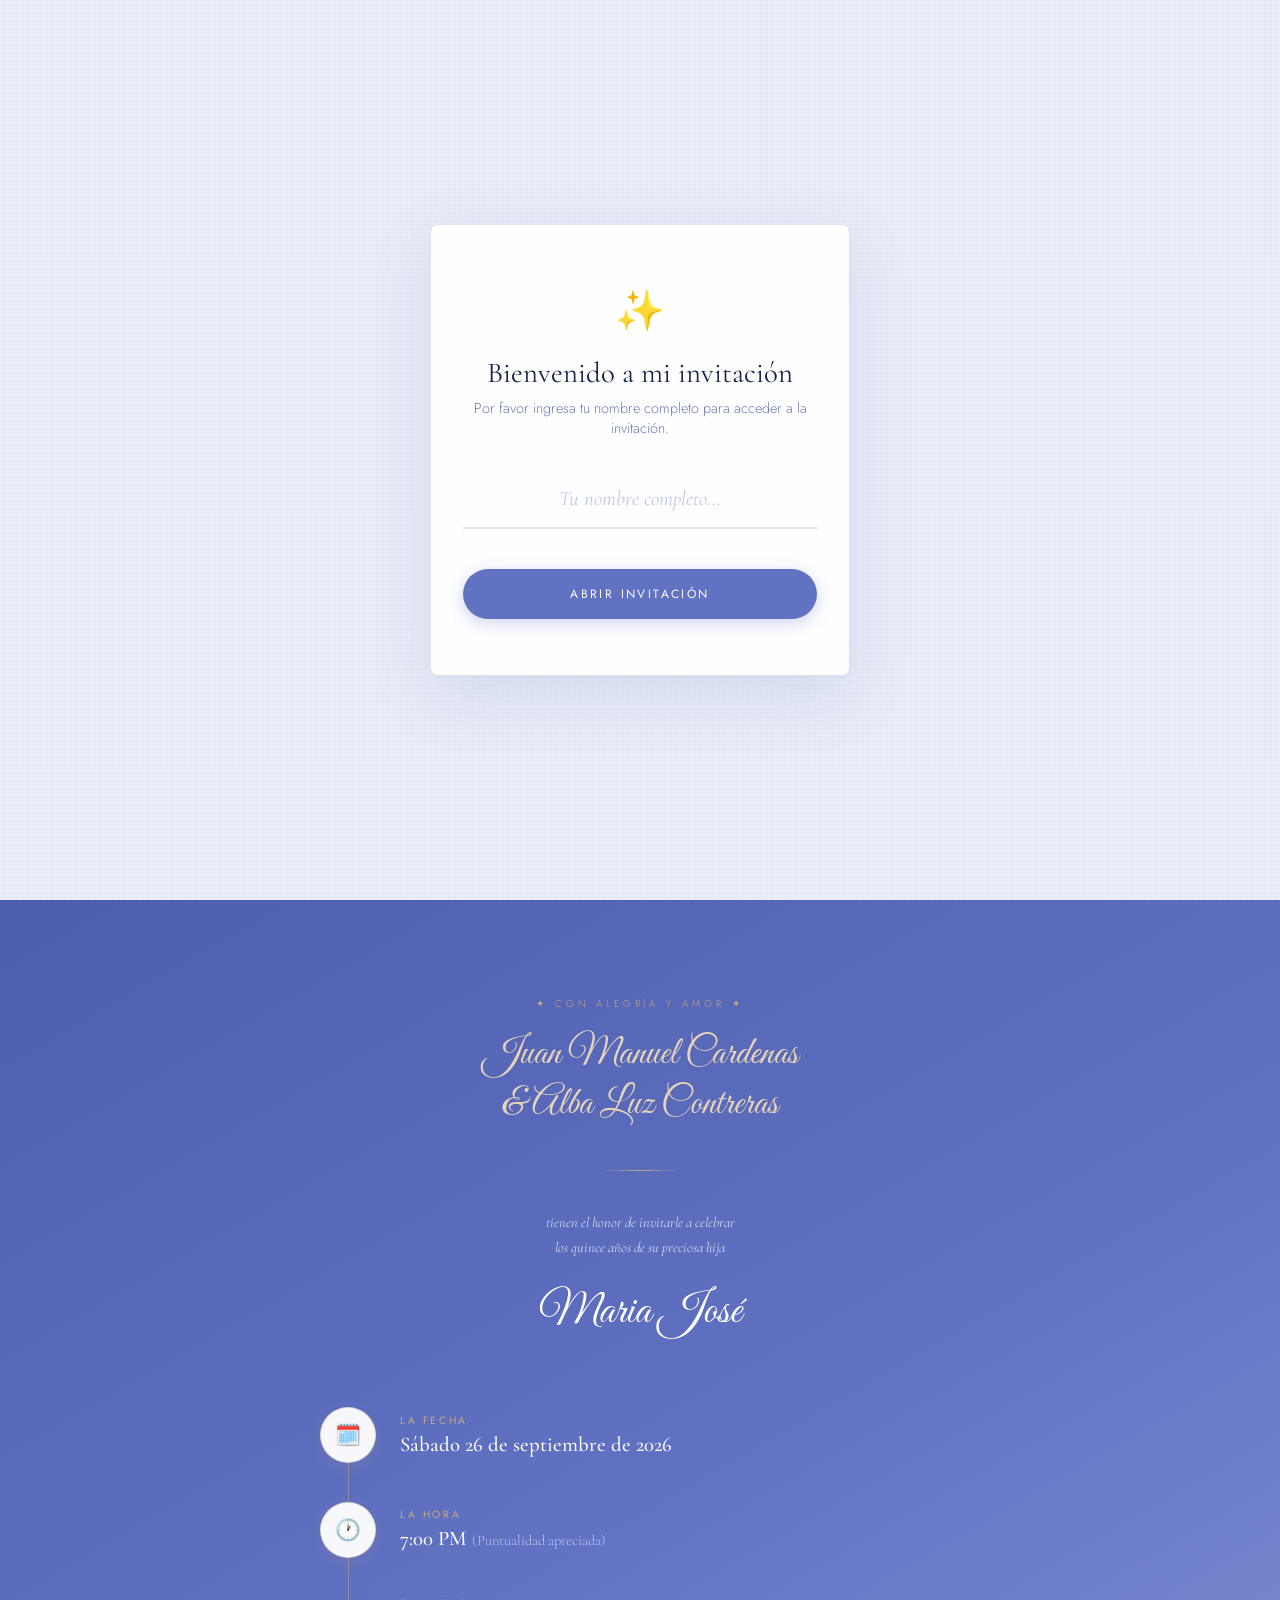
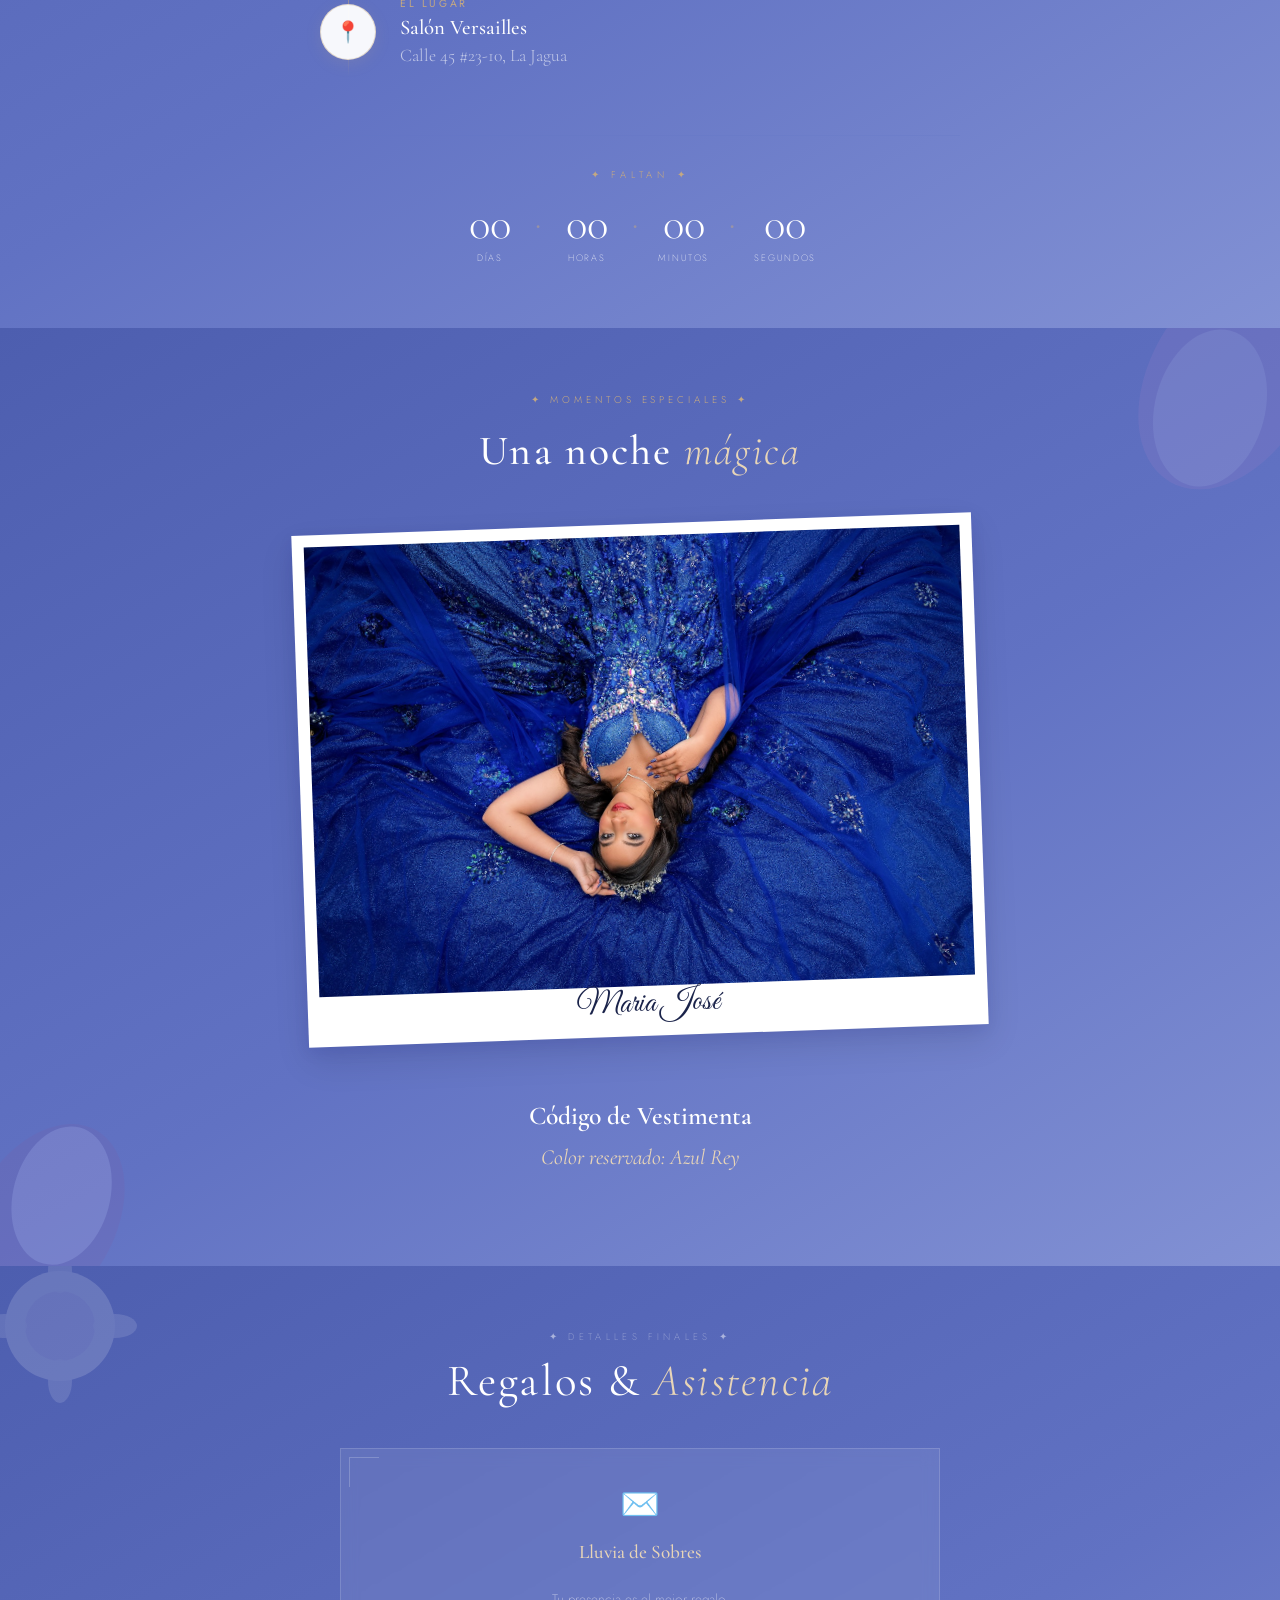
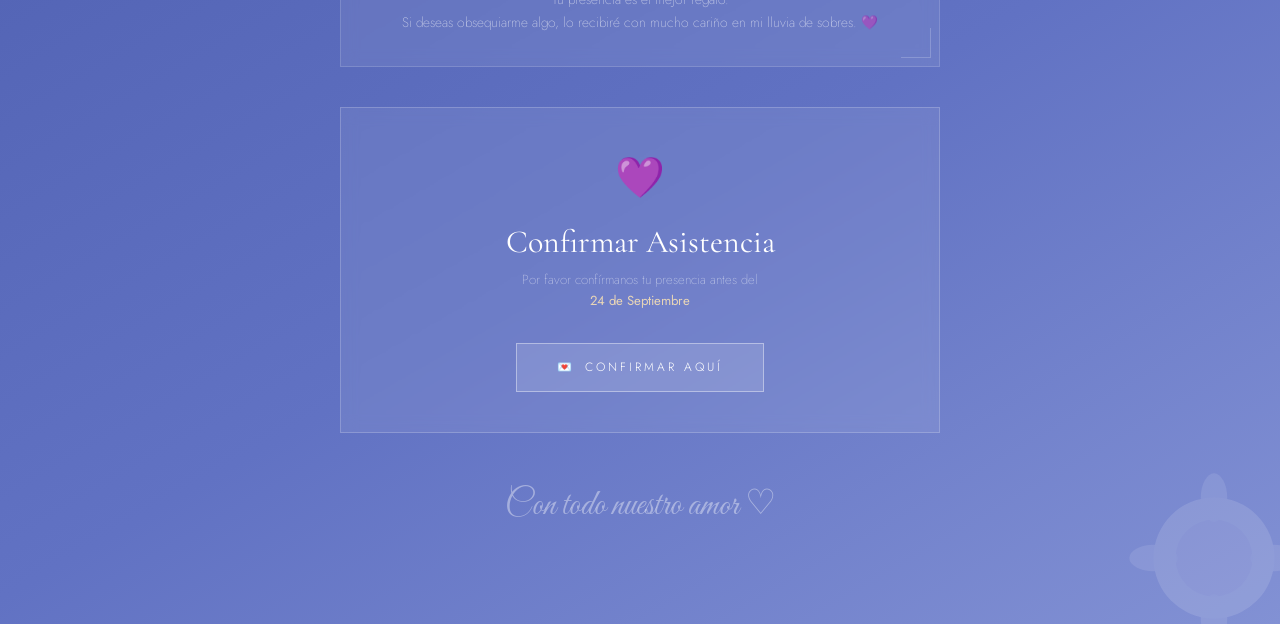
==== commit db411332: "feat: add responsive floral-themed layout styles and structure for invitation page" ====
--- a/index.html
+++ b/index.html
@@ -50,11 +50,14 @@
       <img src="decor/flor.png" class="flor flor-mid-left" alt="">
       <img src="decor/flor.png" class="flor flor-mid-right" alt="">
 
-      <!-- Lado Inferior Completo -->
-      <img src="decor/flor.png" class="flor flor-bot-1" alt="">
-      <img src="decor/flor.png" class="flor flor-bot-2" alt="">
-      <img src="decor/flor.png" class="flor flor-bot-3" alt="">
-      <img src="decor/flor.png" class="flor flor-bot-4" alt="">
+      <!-- Esquinas Inferiores (3 cada una) -->
+      <img src="decor/flor.png" class="flor flor-bot-left-1" alt="">
+      <img src="decor/flor.png" class="flor flor-bot-left-2" alt="">
+      <img src="decor/flor.png" class="flor flor-bot-left-3" alt="">
+
+      <img src="decor/flor.png" class="flor flor-bot-right-1" alt="">
+      <img src="decor/flor.png" class="flor flor-bot-right-2" alt="">
+      <img src="decor/flor.png" class="flor flor-bot-right-3" alt="">
     </div>
     
     <img src="decor/mariposas.png" class="mariposa mariposa-left" alt="">
--- a/css/styles.css
+++ b/css/styles.css
@@ -247,13 +247,15 @@
 
 /* ─── GLOBAL FIXED FLORAL FRAME ─── */
 .global-floral-frame {
-  --f-size: clamp(130px, 35vw, 260px); /* Variable maestra de tamaño responsivo */
+  --f-size: clamp(130px, 35vw, 260px);
+  /* Variable maestra de tamaño responsivo */
   position: fixed;
   inset: 0;
   width: 100vw;
   height: 100vh;
   pointer-events: none;
-  z-index: 50; /* Over the content but under gate */
+  z-index: 50;
+  /* Over the content but under gate */
   overflow: hidden;
 }
 
@@ -275,51 +277,171 @@
 .flor {
   position: absolute;
   width: var(--f-size);
-  filter: drop-shadow(0 10px 15px rgba(0,0,0,0.3));
+  filter: drop-shadow(0 10px 15px rgba(0, 0, 0, 0.3));
   transition: transform 0.5s ease;
 }
 
 /* Construyendo el marco arriba (12 flores simétricas) */
 /* Nivel trasero (más arriba para tapar fondo por completo) */
-.flor-top-1 { top: calc(var(--f-size) * -0.6); left: -10vw; transform: rotate(135deg) scale(1.3); z-index: 1; }
-.flor-top-2 { top: calc(var(--f-size) * -0.65); left: 15vw; transform: rotate(160deg) scale(1.2); z-index: 1; }
-.flor-top-3 { top: calc(var(--f-size) * -0.7); left: 40vw; transform: rotate(185deg) scale(1.2); z-index: 1; }
-
-.flor-top-4 { top: calc(var(--f-size) * -0.7); right: 40vw; transform: scaleX(-1) rotate(185deg) scale(1.2); z-index: 1; }
-.flor-top-5 { top: calc(var(--f-size) * -0.65); right: 15vw; transform: scaleX(-1) rotate(160deg) scale(1.2); z-index: 1; }
-.flor-top-6 { top: calc(var(--f-size) * -0.6); right: -10vw; transform: scaleX(-1) rotate(135deg) scale(1.3); z-index: 1; }
+.flor-top-1 {
+  top: calc(var(--f-size) * -0.6);
+  left: -10vw;
+  transform: rotate(135deg) scale(1.3);
+  z-index: 1;
+}
+
+.flor-top-2 {
+  top: calc(var(--f-size) * -0.65);
+  left: 15vw;
+  transform: rotate(160deg) scale(1.2);
+  z-index: 1;
+}
+
+.flor-top-3 {
+  top: calc(var(--f-size) * -0.7);
+  left: 40vw;
+  transform: rotate(185deg) scale(1.2);
+  z-index: 1;
+}
+
+.flor-top-4 {
+  top: calc(var(--f-size) * -0.7);
+  right: 40vw;
+  transform: scaleX(-1) rotate(185deg) scale(1.2);
+  z-index: 1;
+}
+
+.flor-top-5 {
+  top: calc(var(--f-size) * -0.65);
+  right: 15vw;
+  transform: scaleX(-1) rotate(160deg) scale(1.2);
+  z-index: 1;
+}
+
+.flor-top-6 {
+  top: calc(var(--f-size) * -0.6);
+  right: -10vw;
+  transform: scaleX(-1) rotate(135deg) scale(1.3);
+  z-index: 1;
+}
 
 /* Nivel delantero (cuelgan por debajo para volumen) */
-.flor-top-7 { top: calc(var(--f-size) * -0.35); left: -5vw; transform: rotate(110deg) scale(0.9); z-index: 2; }
-.flor-top-8 { top: calc(var(--f-size) * -0.4); left: 28vw; transform: rotate(140deg) scale(0.85); z-index: 3; }
-.flor-top-9 { top: calc(var(--f-size) * -0.45); left: 50vw; transform: translateX(-50%) rotate(180deg) scale(0.8); z-index: 2; } /* Centro exacto solapado */
-
-.flor-top-10 { top: calc(var(--f-size) * -0.45); right: 50vw; transform: translateX(50%) scaleX(-1) rotate(180deg) scale(0.8); z-index: 3; }
-.flor-top-11 { top: calc(var(--f-size) * -0.4); right: 28vw; transform: scaleX(-1) rotate(140deg) scale(0.85); z-index: 3; }
-.flor-top-12 { top: calc(var(--f-size) * -0.35); right: -5vw; transform: scaleX(-1) rotate(110deg) scale(0.9); z-index: 2; }
+.flor-top-7 {
+  top: calc(var(--f-size) * -0.35);
+  left: -5vw;
+  transform: rotate(110deg) scale(0.9);
+  z-index: 2;
+}
+
+.flor-top-8 {
+  top: calc(var(--f-size) * -0.4);
+  left: 28vw;
+  transform: rotate(140deg) scale(0.85);
+  z-index: 3;
+}
+
+.flor-top-9 {
+  top: calc(var(--f-size) * -0.45);
+  left: 50vw;
+  transform: translateX(-50%) rotate(180deg) scale(0.8);
+  z-index: 2;
+}
+
+/* Centro exacto solapado */
+
+.flor-top-10 {
+  top: calc(var(--f-size) * -0.45);
+  right: 50vw;
+  transform: translateX(50%) scaleX(-1) rotate(180deg) scale(0.8);
+  z-index: 3;
+}
+
+.flor-top-11 {
+  top: calc(var(--f-size) * -0.4);
+  right: 28vw;
+  transform: scaleX(-1) rotate(140deg) scale(0.85);
+  z-index: 3;
+}
+
+.flor-top-12 {
+  top: calc(var(--f-size) * -0.35);
+  right: -5vw;
+  transform: scaleX(-1) rotate(110deg) scale(0.9);
+  z-index: 2;
+}
 
 /* Laterales */
-.flor-mid-left { top: 35vh; left: calc(var(--f-size) * -0.4); transform: rotate(90deg) scale(0.6); }
-.flor-mid-right { top: 45vh; right: calc(var(--f-size) * -0.4); transform: rotate(-90deg) scale(0.6); }
+.flor-mid-left {
+  top: 35vh;
+  left: calc(var(--f-size) * -0.4);
+  transform: rotate(90deg) scale(0.6);
+}
+
+.flor-mid-right {
+  top: 45vh;
+  right: calc(var(--f-size) * -0.4);
+  transform: rotate(-90deg) scale(0.6);
+}
 
 /* Ocultar laterales en pantallas verticales (móvil) */
 @media (max-aspect-ratio: 1/1) {
-  .flor-mid-left, .flor-mid-right {
+
+  .flor-mid-left,
+  .flor-mid-right {
     display: none;
   }
 }
 
-/* Construyendo el marco abajo */
-.flor-bot-1 { bottom: calc(var(--f-size) * -0.4); left: -5vw; transform: rotate(45deg) scale(1.15); }
-.flor-bot-2 { bottom: calc(var(--f-size) * -0.45); left: 20vw; transform: rotate(20deg) scale(0.8); }
-.flor-bot-3 { bottom: calc(var(--f-size) * -0.45); right: 20vw; transform: rotate(-20deg) scale(0.85); }
-.flor-bot-4 { bottom: calc(var(--f-size) * -0.4); right: -5vw; transform: rotate(-45deg) scale(1.15); }
+/* Construyendo esquinas inferiores (3 por esquina) */
+/* Esquina Izquierda */
+.flor-bot-left-1 {
+  bottom: calc(var(--f-size) * -0.5);
+  left: -5vw;
+  transform: rotate(45deg) scale(1.15);
+  z-index: 1;
+}
+
+.flor-bot-left-2 {
+  bottom: calc(var(--f-size) * -0.2);
+  left: calc(var(--f-size) * -0.3);
+  transform: rotate(80deg) scale(0.9);
+  z-index: 2;
+}
+
+.flor-bot-left-3 {
+  bottom: calc(var(--f-size) * -0.6);
+  left: calc(var(--f-size) * 0.4);
+  transform: rotate(15deg) scale(0.85);
+  z-index: 2;
+}
+
+/* Esquina Derecha */
+.flor-bot-right-1 {
+  bottom: calc(var(--f-size) * -0.5);
+  right: -5vw;
+  transform: scaleX(-1) rotate(45deg) scale(1.15);
+  z-index: 1;
+}
+
+.flor-bot-right-2 {
+  bottom: calc(var(--f-size) * -0.2);
+  right: calc(var(--f-size) * -0.3);
+  transform: scaleX(-1) rotate(80deg) scale(0.9);
+  z-index: 2;
+}
+
+.flor-bot-right-3 {
+  bottom: calc(var(--f-size) * -0.6);
+  right: calc(var(--f-size) * 0.4);
+  transform: scaleX(-1) rotate(15deg) scale(0.85);
+  z-index: 2;
+}
 
 /* Mariposas */
 .mariposa {
   position: absolute;
   width: 50px;
-  filter: drop-shadow(0 5px 10px rgba(0,0,0,0.4));
+  filter: drop-shadow(0 5px 10px rgba(0, 0, 0, 0.4));
   animation: floatButterfly 6s ease-in-out infinite;
 }
 
@@ -336,8 +458,15 @@
 }
 
 @keyframes floatButterfly {
-  0%, 100% { transform: translateY(0) rotate(15deg) scale(1); }
-  50% { transform: translateY(-20px) rotate(5deg) scale(1.05); }
+
+  0%,
+  100% {
+    transform: translateY(0) rotate(15deg) scale(1);
+  }
+
+  50% {
+    transform: translateY(-20px) rotate(5deg) scale(1.05);
+  }
 }
 
 /* ─── SECTION 2: DETAILS ─── */
@@ -421,8 +550,13 @@
   animation: fadeUp 0.8s ease forwards;
 }
 
-.linetime-item:nth-child(2) { animation-delay: 0.2s; }
-.linetime-item:nth-child(3) { animation-delay: 0.4s; }
+.linetime-item:nth-child(2) {
+  animation-delay: 0.2s;
+}
+
+.linetime-item:nth-child(3) {
+  animation-delay: 0.4s;
+}
 
 .linetime-icon {
   width: 56px;
@@ -502,7 +636,7 @@
   font-size: 0.58rem;
   letter-spacing: 0.2em;
   text-transform: uppercase;
-  color: var(--text-soft);
+  color: var(--white);
   margin-top: 0.3rem;
   font-weight: 200;
 }
@@ -557,7 +691,7 @@
   position: relative;
   overflow: hidden;
   margin-bottom: 3rem;
-  box-shadow: 
+  box-shadow:
     0 15px 35px rgba(0, 0, 0, 0.1),
     0 5px 15px rgba(3, 11, 166, 0.08);
   opacity: 0;
@@ -576,7 +710,7 @@
   object-fit: cover;
   object-position: center top;
   display: block;
-  box-shadow: inset 0 0 10px rgba(0,0,0,0.1);
+  box-shadow: inset 0 0 10px rgba(0, 0, 0, 0.1);
 }
 
 .photo-frame-overlay {
@@ -600,7 +734,7 @@
   inset: 0;
   z-index: 99999;
   background: var(--bg-main);
-  background-image: 
+  background-image:
     repeating-linear-gradient(0deg, transparent, transparent 2px, rgba(97, 114, 195, 0.03) 2px, rgba(97, 114, 195, 0.03) 4px),
     repeating-linear-gradient(90deg, transparent, transparent 3px, rgba(97, 114, 195, 0.02) 3px, rgba(97, 114, 195, 0.02) 6px);
   display: flex;
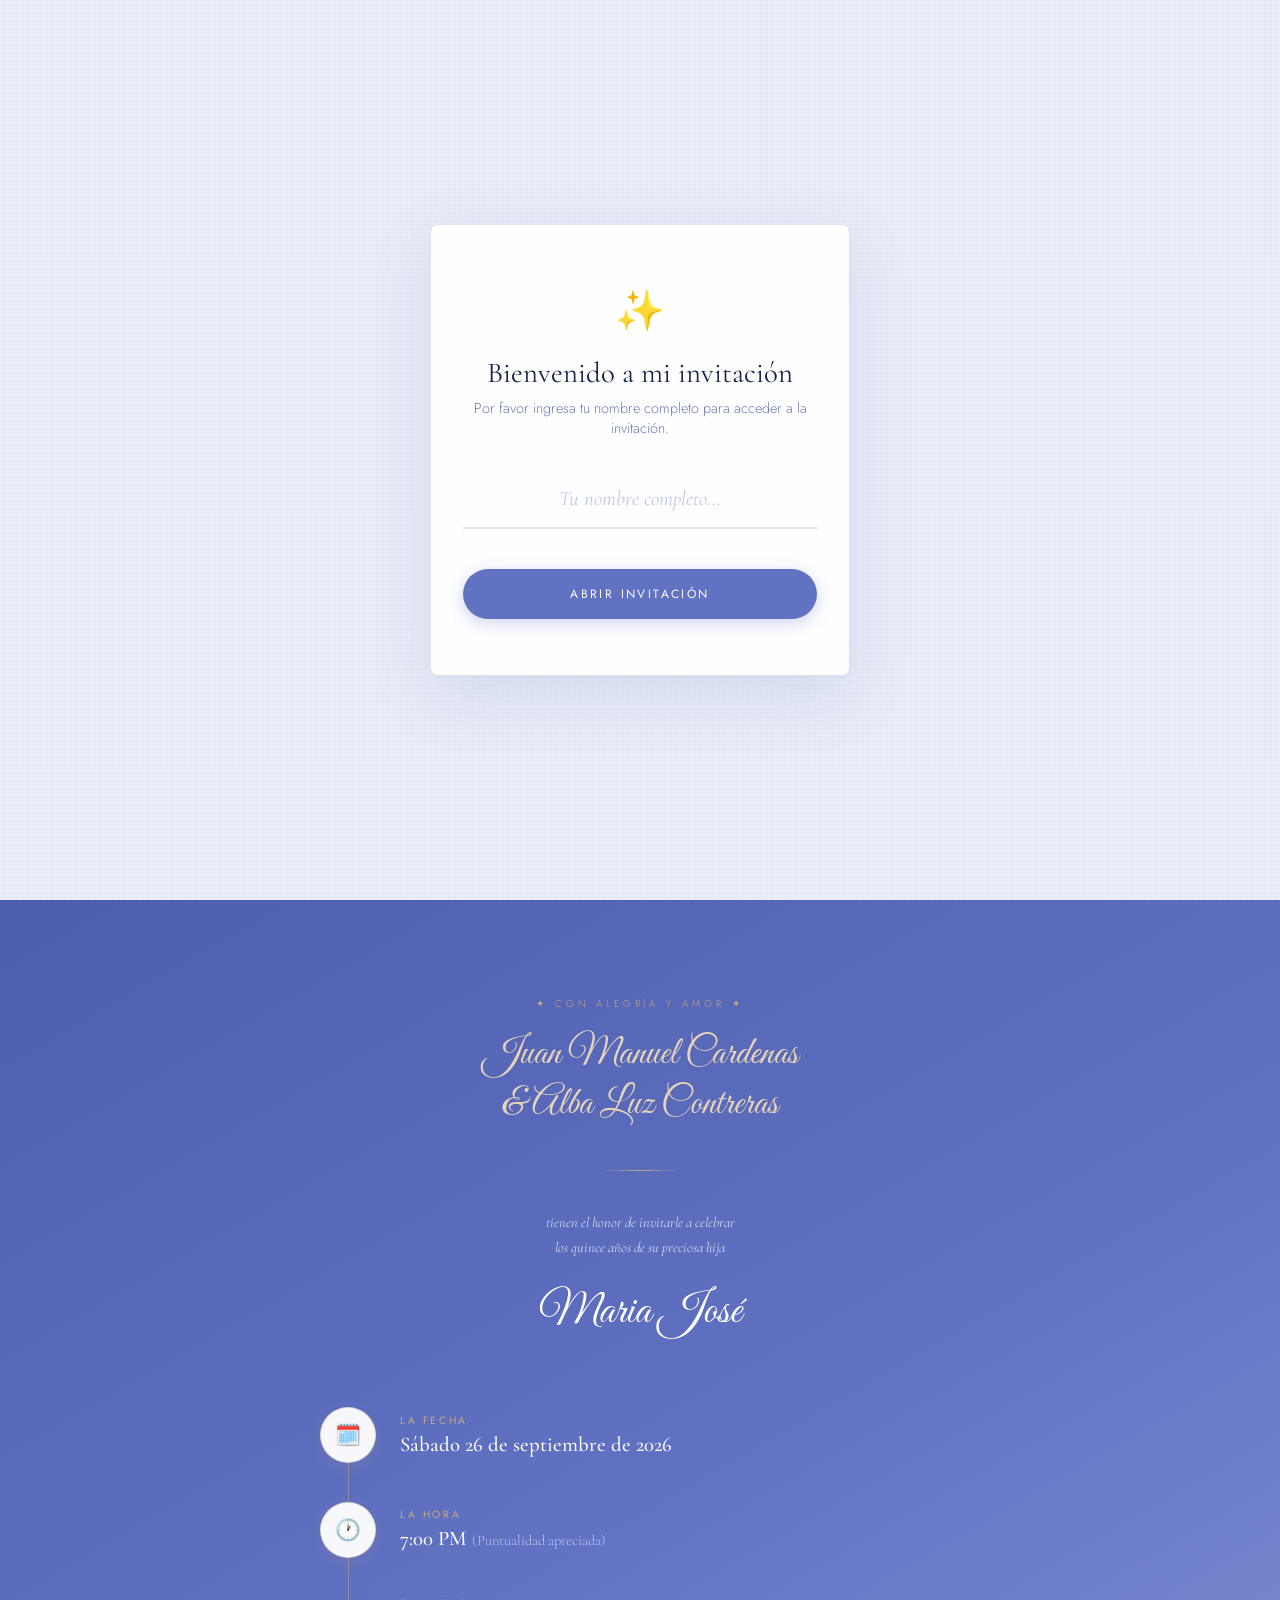
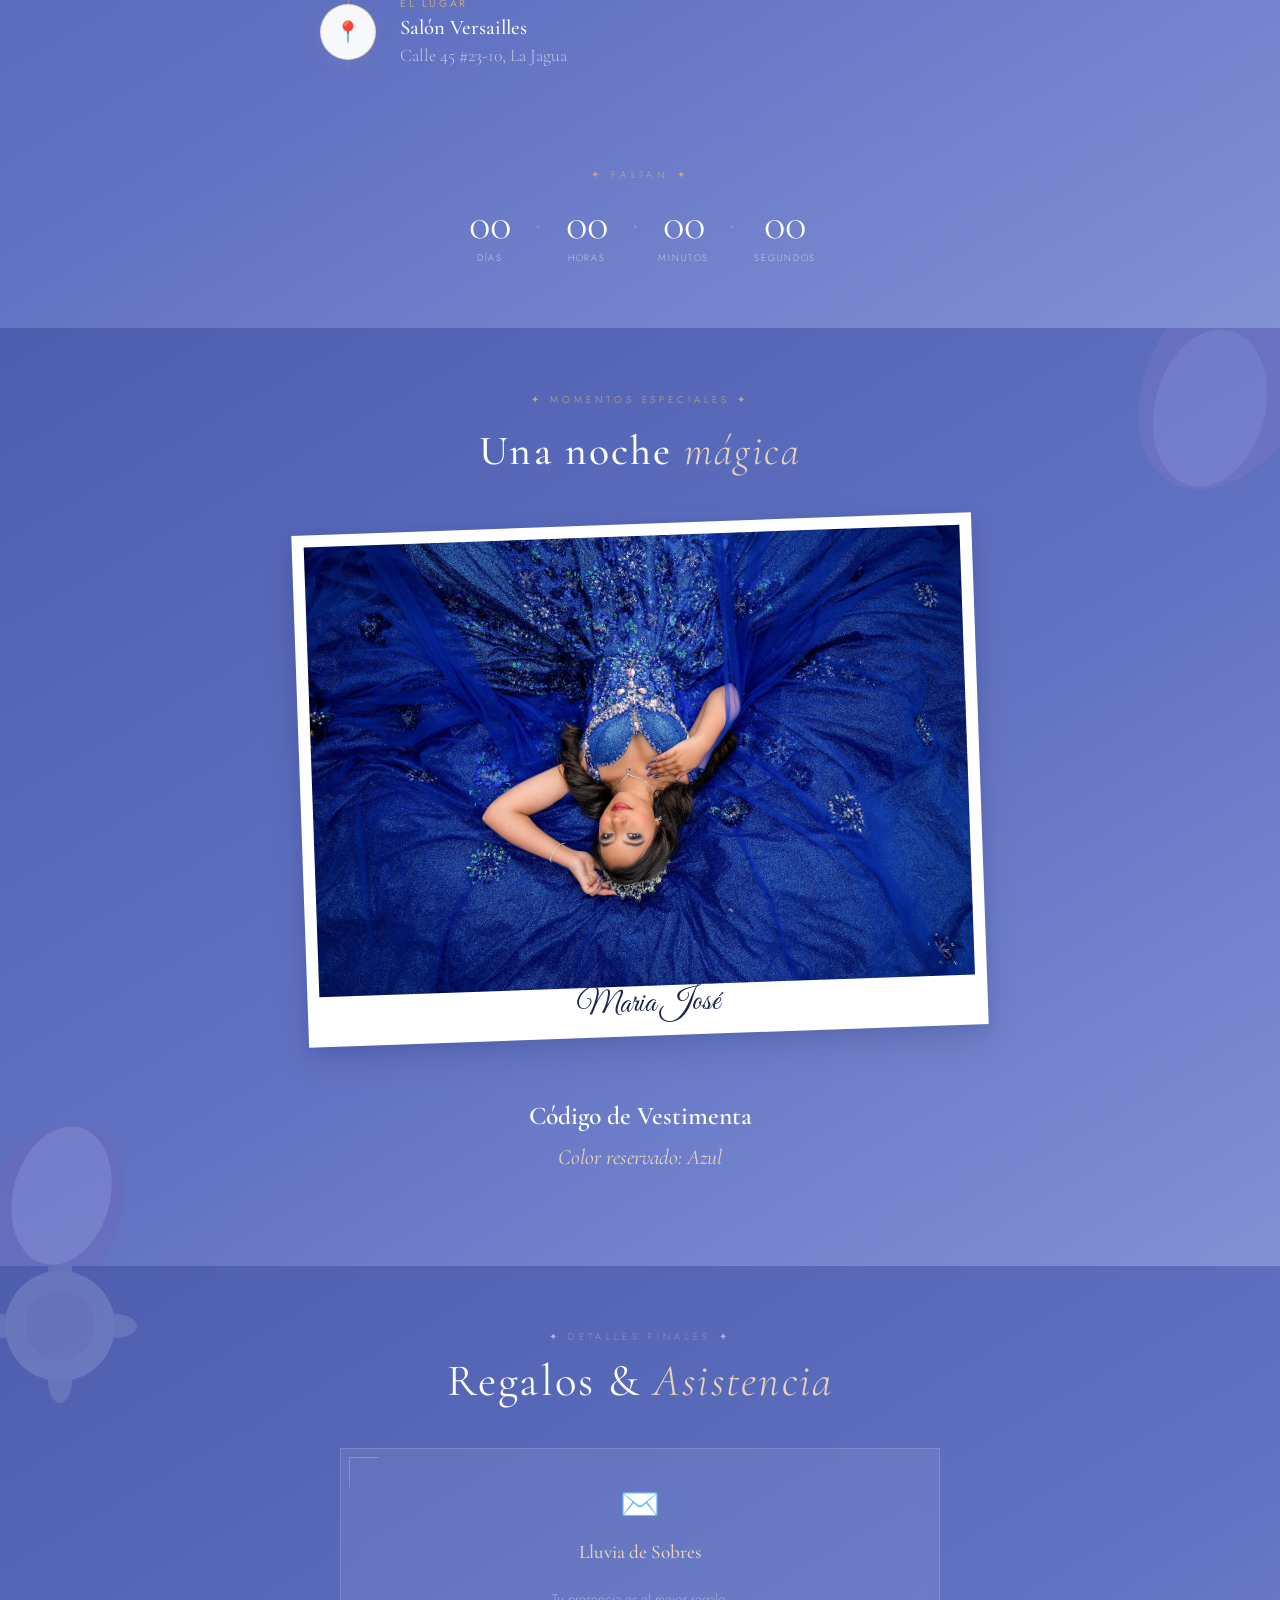
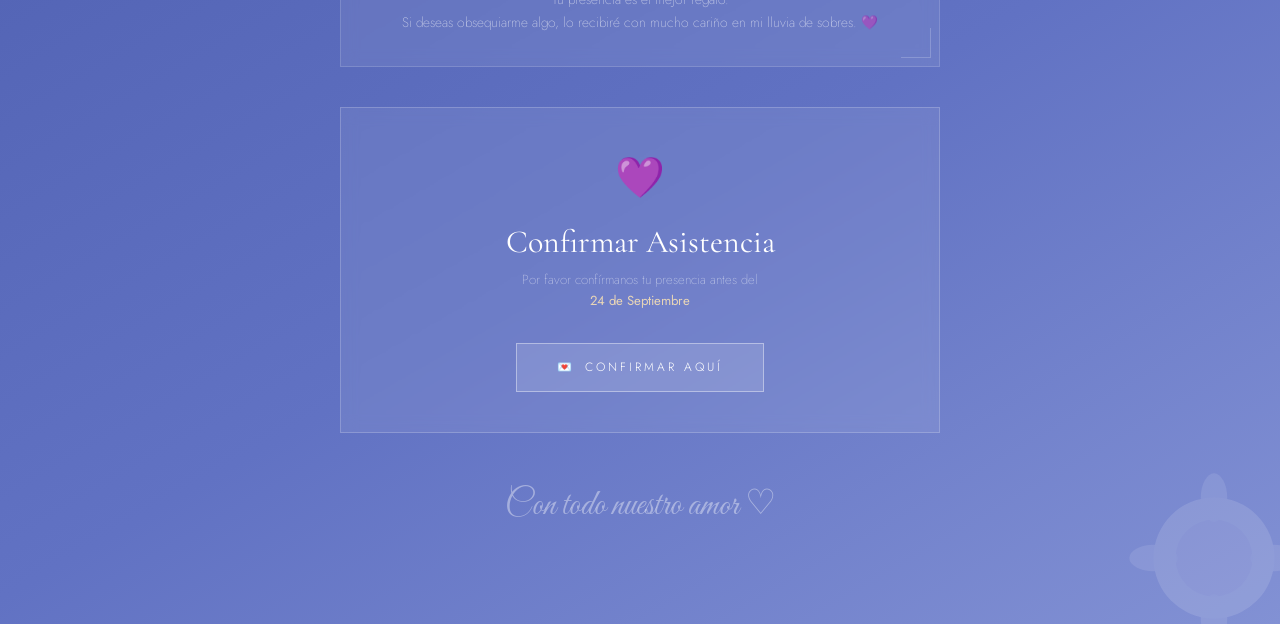
==== commit c8c03642: "style: refactor HTML structure and update dress code color to Azul" ====
--- a/index.html
+++ b/index.html
@@ -19,8 +19,8 @@
       <div class="welcome-gate-title">Bienvenido a mi invitación</div>
       <p class="welcome-gate-text">Por favor ingresa tu nombre completo para acceder a la invitación.</p>
       <div class="welcome-gate-form">
-        <input type="text" id="gate-name-input" class="gate-input"
-          placeholder="Tu nombre completo..." autocomplete="name">
+        <input type="text" id="gate-name-input" class="gate-input" placeholder="Tu nombre completo..."
+          autocomplete="name">
         <p id="gate-error" style="display:none;color:#ff6b6b;font-size:0.75rem;margin-bottom:0.1rem;font-style:italic;">
           Debes ingresar tu nombre.</p>
         <button type="button" class="gate-btn" onclick="RSVPModule.unlockInvitation()">Abrir Invitación</button>
@@ -35,7 +35,7 @@
       <img src="decor/flor.png" class="flor flor-top-2" alt="">
       <img src="decor/flor.png" class="flor flor-top-3" alt="">
       <img src="decor/flor.png" class="flor flor-top-4" alt="">
-      
+
       <img src="decor/flor.png" class="flor flor-top-5" alt="">
       <img src="decor/flor.png" class="flor flor-top-6" alt="">
       <img src="decor/flor.png" class="flor flor-top-7" alt="">
@@ -59,7 +59,7 @@
       <img src="decor/flor.png" class="flor flor-bot-right-2" alt="">
       <img src="decor/flor.png" class="flor flor-bot-right-3" alt="">
     </div>
-    
+
     <img src="decor/mariposas.png" class="mariposa mariposa-left" alt="">
     <img src="decor/mariposas.png" class="mariposa mariposa-right" alt="">
   </div>
@@ -192,7 +192,8 @@
           style="font-family:'Cormorant Garamond',serif;font-style:italic;font-size:0.9rem;color:rgba(255, 255, 255, 0.85);margin-bottom:1.5rem;font-weight:300;line-height:1.7;text-align:center;">
           tienen el honor de invitarle a celebrar<br>los quince años de su preciosa hija
         </p>
-        <p style="font-family:'Great Vibes',cursive;font-size:2.8rem;color:white;margin-bottom:3rem;text-align:center;">Maria José</p>
+        <p style="font-family:'Great Vibes',cursive;font-size:2.8rem;color:white;margin-bottom:3rem;text-align:center;">
+          Maria José</p>
 
         <!-- Linetime style Date & Location -->
         <div class="linetime">
@@ -207,14 +208,18 @@
             <div class="linetime-icon">🕐</div>
             <div class="linetime-content">
               <div class="linetime-label">La Hora</div>
-              <div class="linetime-value">7:00 PM <span style="font-size:0.7em;color:rgba(255,255,255,0.6);font-weight:300;">(Puntualidad apreciada)</span></div>
+              <div class="linetime-value">7:00 PM <span
+                  style="font-size:0.7em;color:rgba(255,255,255,0.6);font-weight:300;">(Puntualidad apreciada)</span>
+              </div>
             </div>
           </div>
           <div class="linetime-item last">
             <div class="linetime-icon">📍</div>
             <div class="linetime-content">
               <div class="linetime-label">El Lugar</div>
-              <div class="linetime-value">Salón Versailles<br><span style="font-size:0.85em;color:rgba(255,255,255,0.6);font-weight:300;">Calle 45 #23-10, La Jagua</span></div>
+              <div class="linetime-value">Salón Versailles<br><span
+                  style="font-size:0.85em;color:rgba(255,255,255,0.6);font-weight:300;">Calle 45 #23-10, La Jagua</span>
+              </div>
             </div>
           </div>
         </div>
@@ -280,9 +285,12 @@
 
         <!-- Elegantly styled dress code -->
         <div class="dresscode-block" style="text-align:center;margin-top:4rem;margin-bottom:2rem;">
-          <h3 style="font-family:'Cormorant Garamond',serif;font-size:1.6rem;color:white;font-weight:600;margin-bottom:0.5rem">Código de Vestimenta</h3>
-          <p style="font-family:'Cormorant Garamond',serif;font-style:italic;font-size:1.35rem;color:var(--gold-light);margin-top:0.8rem;">
-            Color reservado: Azul Rey
+          <h3
+            style="font-family:'Cormorant Garamond',serif;font-size:1.6rem;color:white;font-weight:600;margin-bottom:0.5rem">
+            Código de Vestimenta</h3>
+          <p
+            style="font-family:'Cormorant Garamond',serif;font-style:italic;font-size:1.35rem;color:var(--gold-light);margin-top:0.8rem;">
+            Color reservado: Azul
           </p>
         </div>
 
@@ -357,15 +365,22 @@
           </div>
 
           <!-- State 3: Companions Form (new flow for YES) -->
-          <div id="rsvp-companions-form" style="display:none; transition:opacity 0.4s ease; opacity:0; text-align:center;">
-             <p style="font-family:'Cormorant Garamond',serif;font-size:1.15rem;color:white;margin-bottom:0.8rem">Serás bienvenido, <strong id="final-rsvp-name-display" style="color:var(--gold-light)"></strong>.</p>
-             <div style="background:rgba(255,255,255,0.1); border:1px solid rgba(255,255,255,0.2); padding:1.2rem; border-radius:4px; margin-bottom:1.2rem">
-               <label style="display:block; font-family:'Jost',sans-serif; color:rgba(255,255,255,0.8); font-size:0.8rem; letter-spacing:0.1em; text-transform:uppercase; margin-bottom:0.8rem">Acompañantes adicionales:</label>
-               <input type="number" id="final-rsvp-companions" value="0" min="0" max="10" style="width:70px; background:white; color:var(--text-dark); border:none; padding:0.6rem; text-align:center; font-size:1rem; border-radius:4px; font-weight:600">
-             </div>
-             <button id="final-rsvp-submit-btn" class="rsvp-btn-main" onclick="RSVPModule.submitCompanions()" style="width:100%">
-               Confirmar mi asistencia
-             </button>
+          <div id="rsvp-companions-form"
+            style="display:none; transition:opacity 0.4s ease; opacity:0; text-align:center;">
+            <p style="font-family:'Cormorant Garamond',serif;font-size:1.15rem;color:white;margin-bottom:0.8rem">Serás
+              bienvenido, <strong id="final-rsvp-name-display" style="color:var(--gold-light)"></strong>.</p>
+            <div
+              style="background:rgba(255,255,255,0.1); border:1px solid rgba(255,255,255,0.2); padding:1.2rem; border-radius:4px; margin-bottom:1.2rem">
+              <label
+                style="display:block; font-family:'Jost',sans-serif; color:rgba(255,255,255,0.8); font-size:0.8rem; letter-spacing:0.1em; text-transform:uppercase; margin-bottom:0.8rem">Acompañantes
+                adicionales:</label>
+              <input type="number" id="final-rsvp-companions" value="0" min="0" max="10"
+                style="width:70px; background:white; color:var(--text-dark); border:none; padding:0.6rem; text-align:center; font-size:1rem; border-radius:4px; font-weight:600">
+            </div>
+            <button id="final-rsvp-submit-btn" class="rsvp-btn-main" onclick="RSVPModule.submitCompanions()"
+              style="width:100%">
+              Confirmar mi asistencia
+            </button>
           </div>
 
           <!-- State 2: Confirmation -->
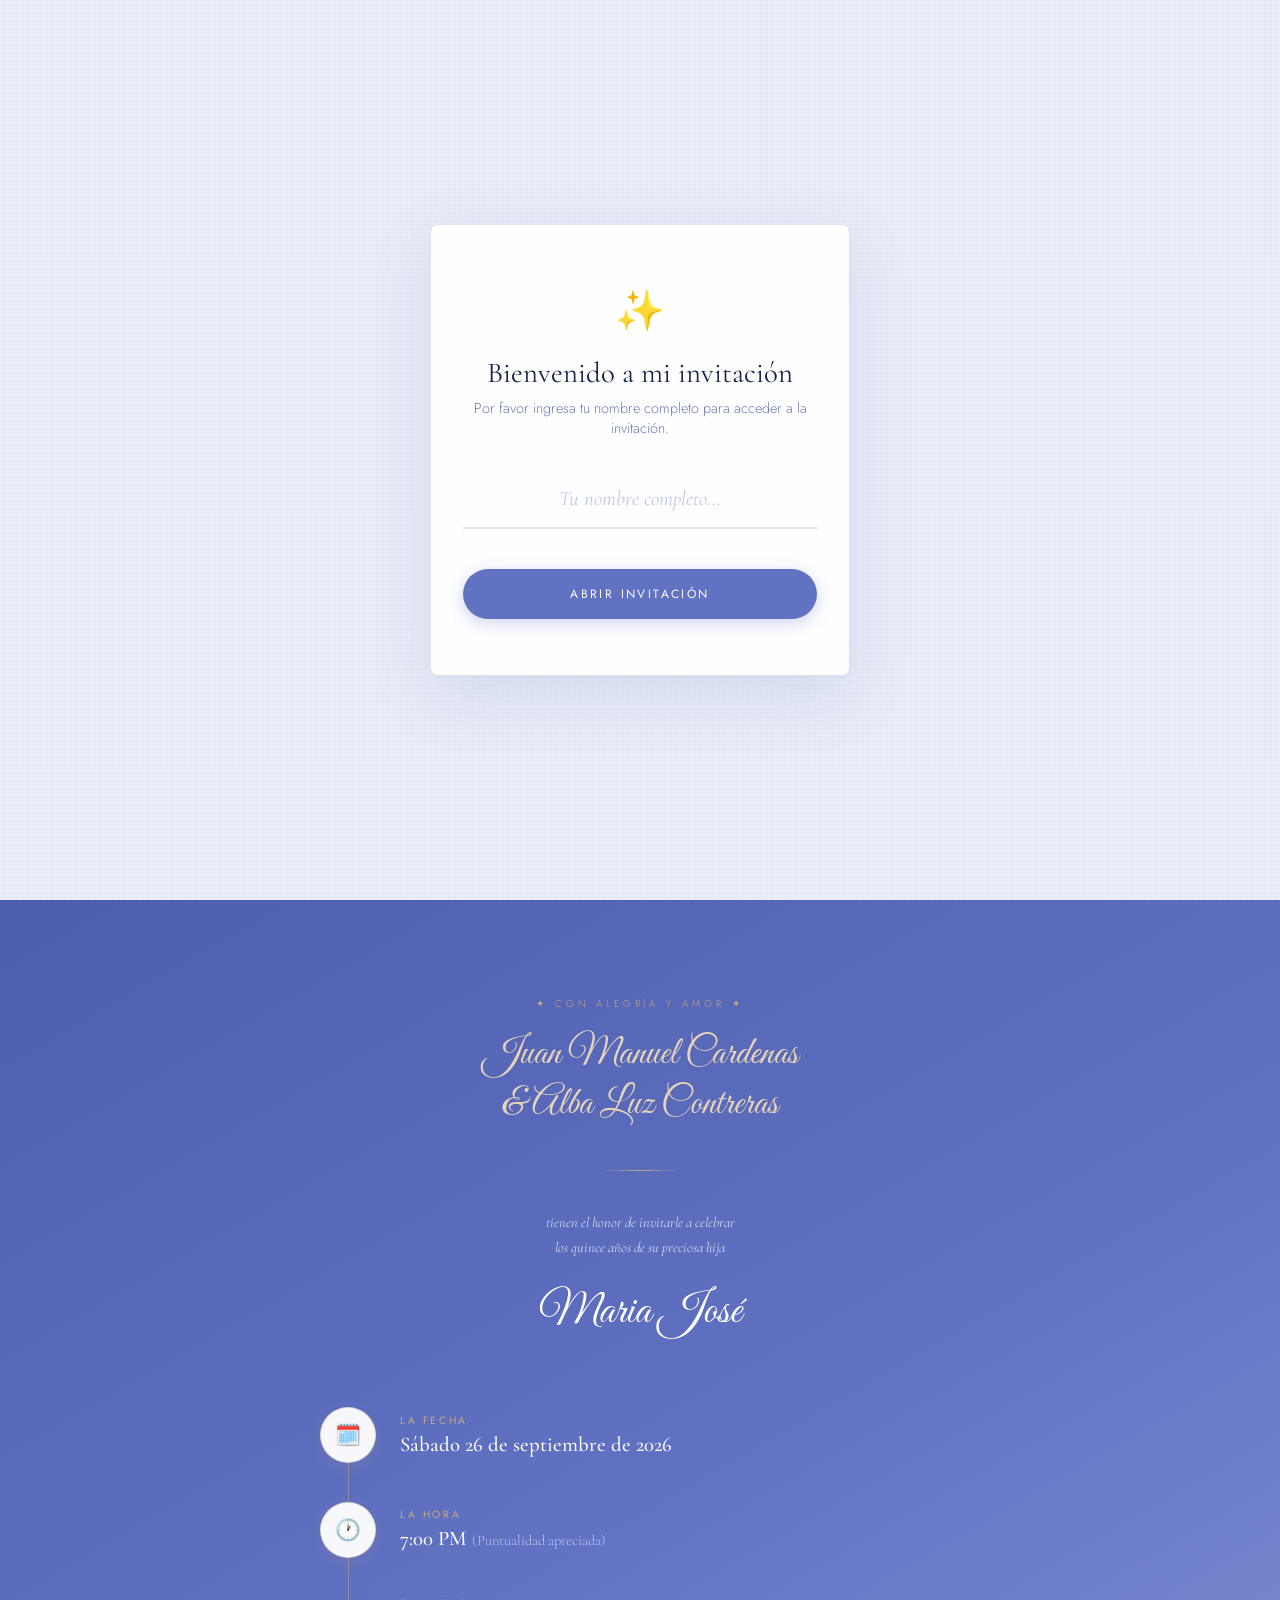
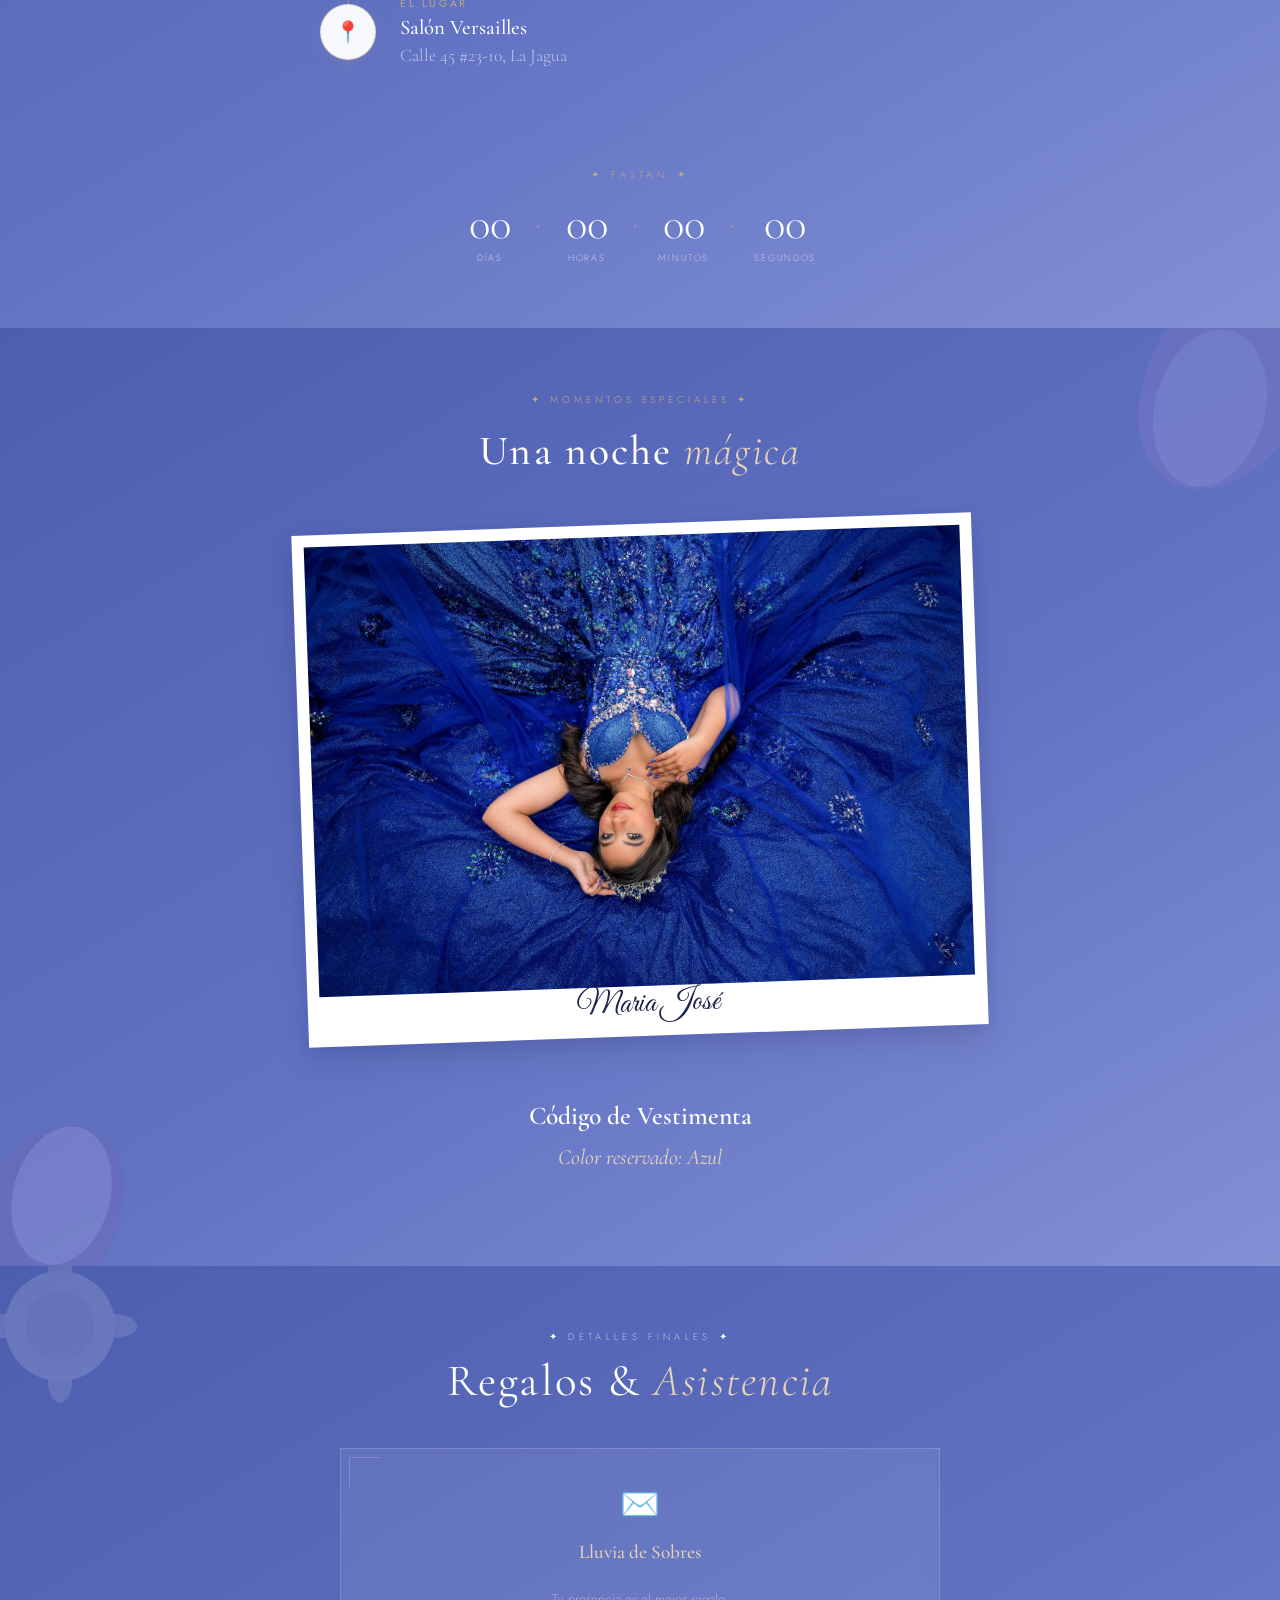
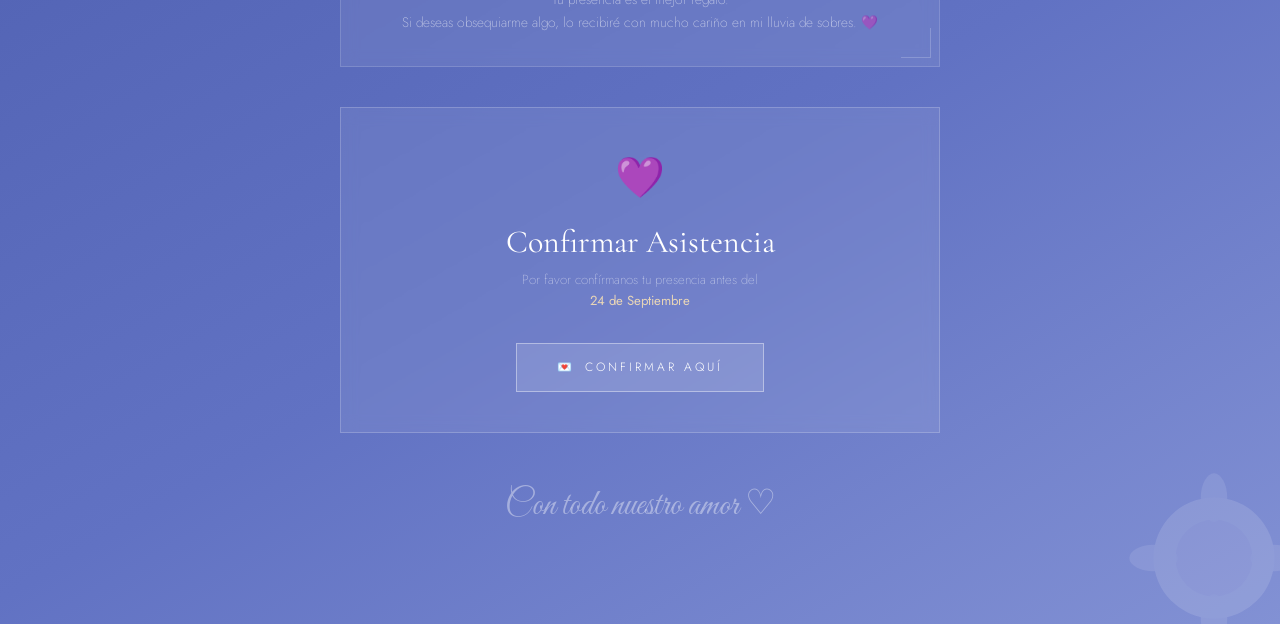
==== commit 2eb4899a: "feat: add favicon to admin and index pages" ====
--- a/index.html
+++ b/index.html
@@ -7,6 +7,7 @@
   <meta name="description"
     content="Invitación a los XV Años de Maria José Cárdenas Contreras — Sábado 26 de Septiembre, 2026. Salón Versailles, La Jagua.">
   <title>Mis XV Años — Maria José Cárdenas Contreras</title>
+  <link rel="shortcut icon" href="decor/mariposas.png" type="image/x-icon">
   <link rel="stylesheet" href="css/styles.css">
 </head>
 
--- a/css/styles.css
+++ b/css/styles.css
@@ -876,7 +876,7 @@
   font-size: 0.6rem;
   letter-spacing: 0.45em;
   text-transform: uppercase;
-  color: rgba(255, 255, 255, 0.5);
+  color: white;
   display: block;
   text-align: center;
   margin-bottom: 0.6rem;
